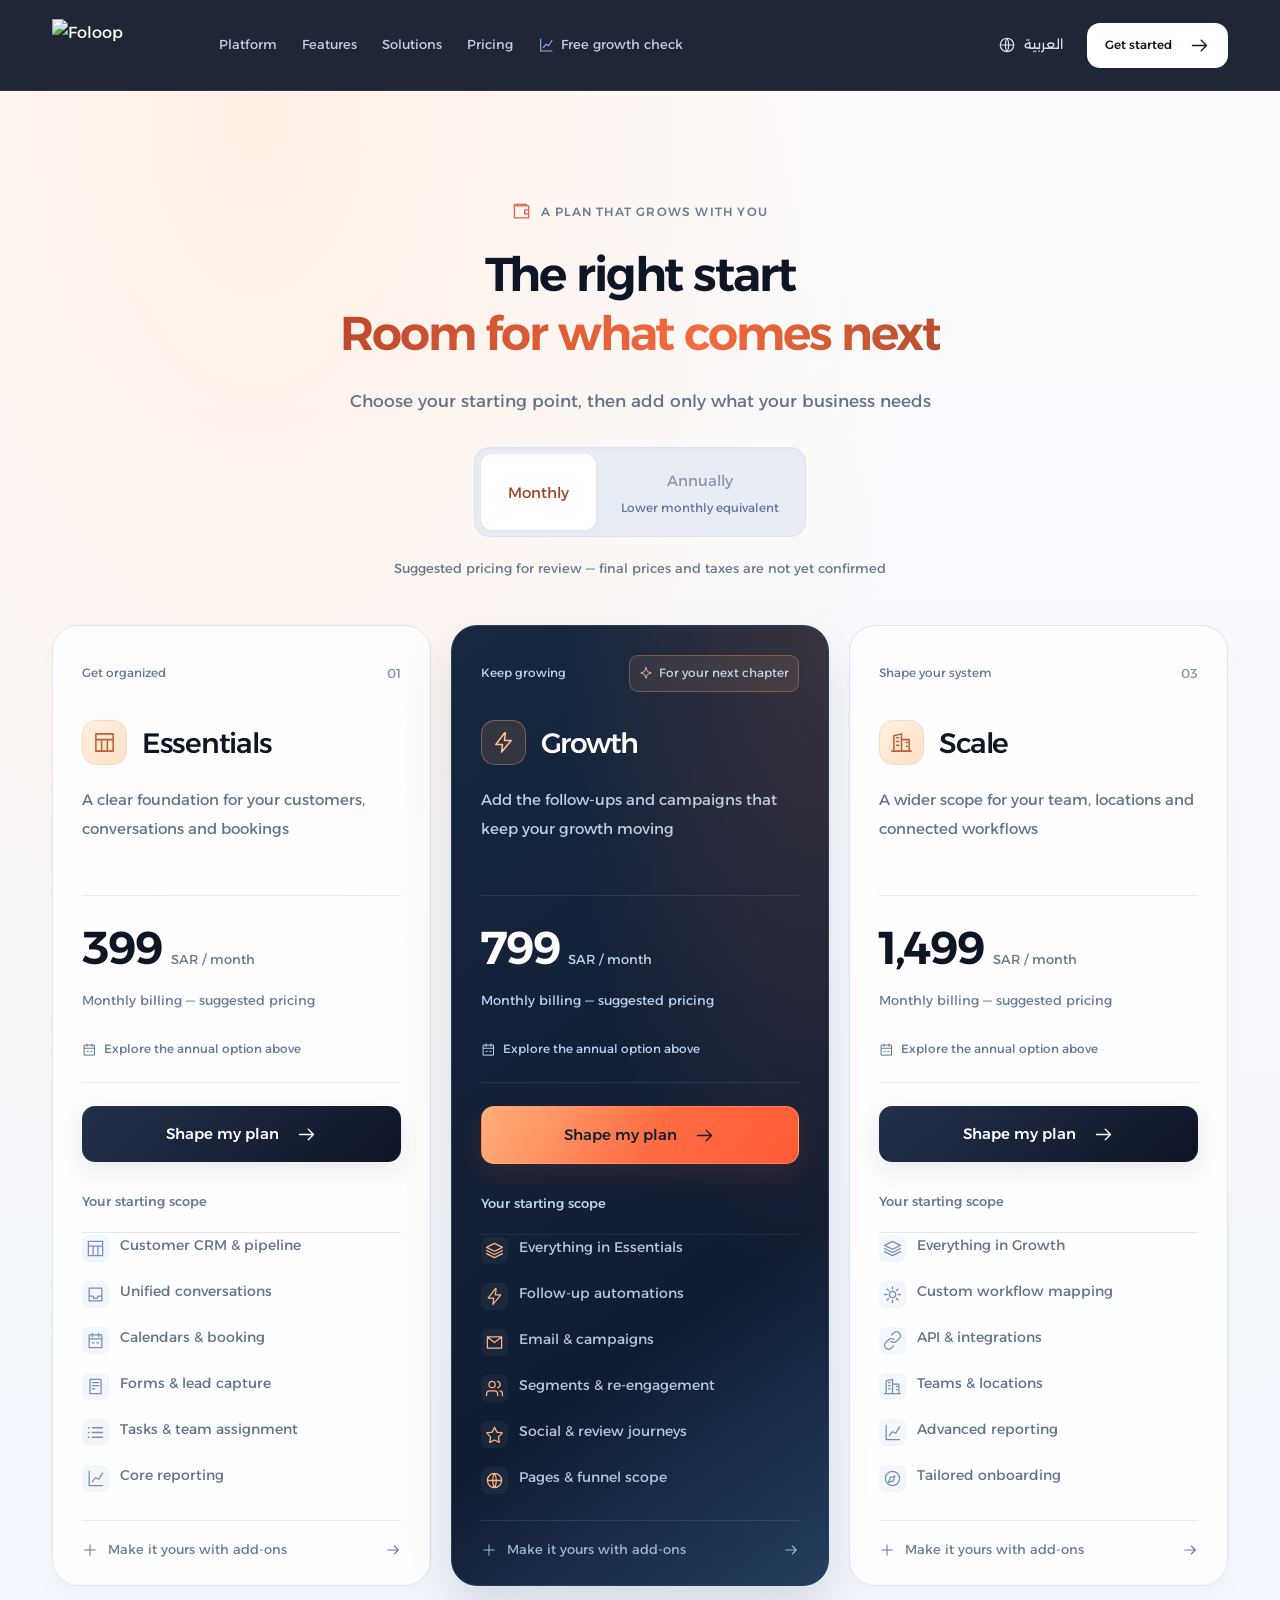
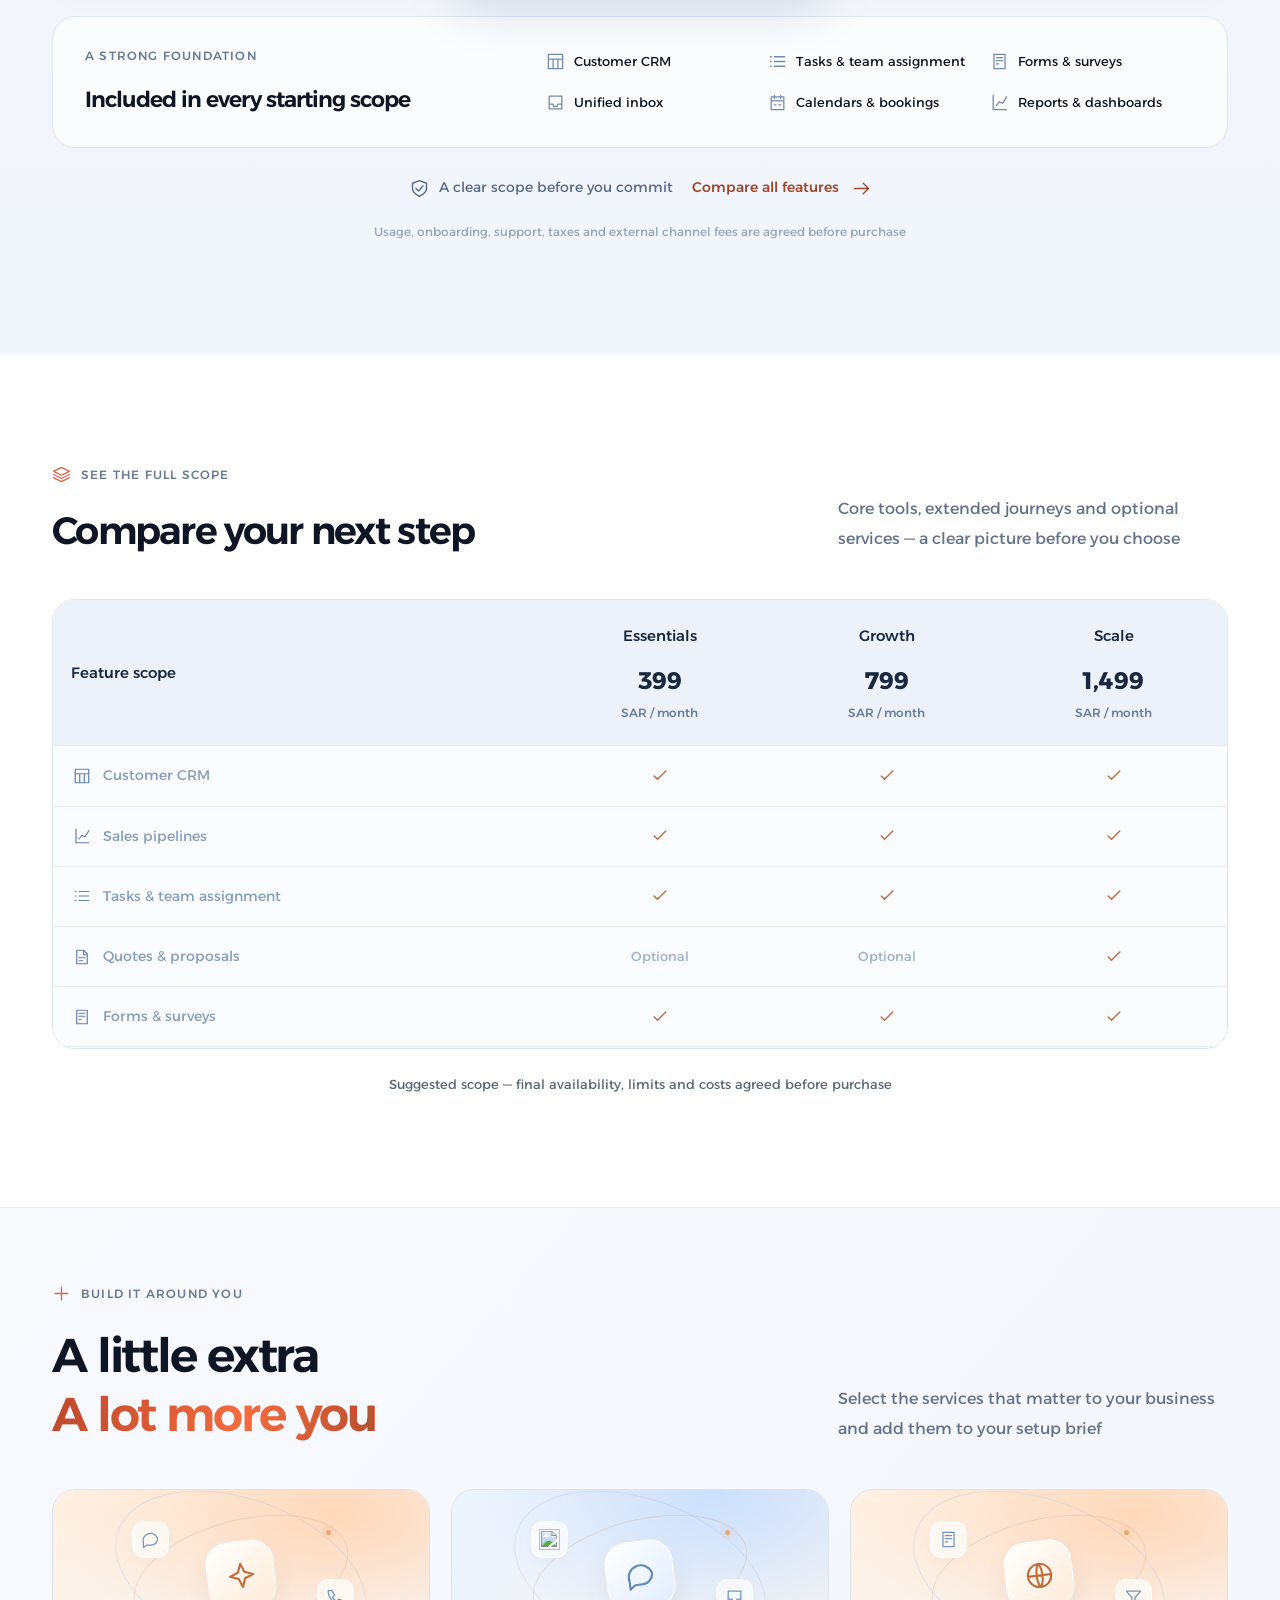
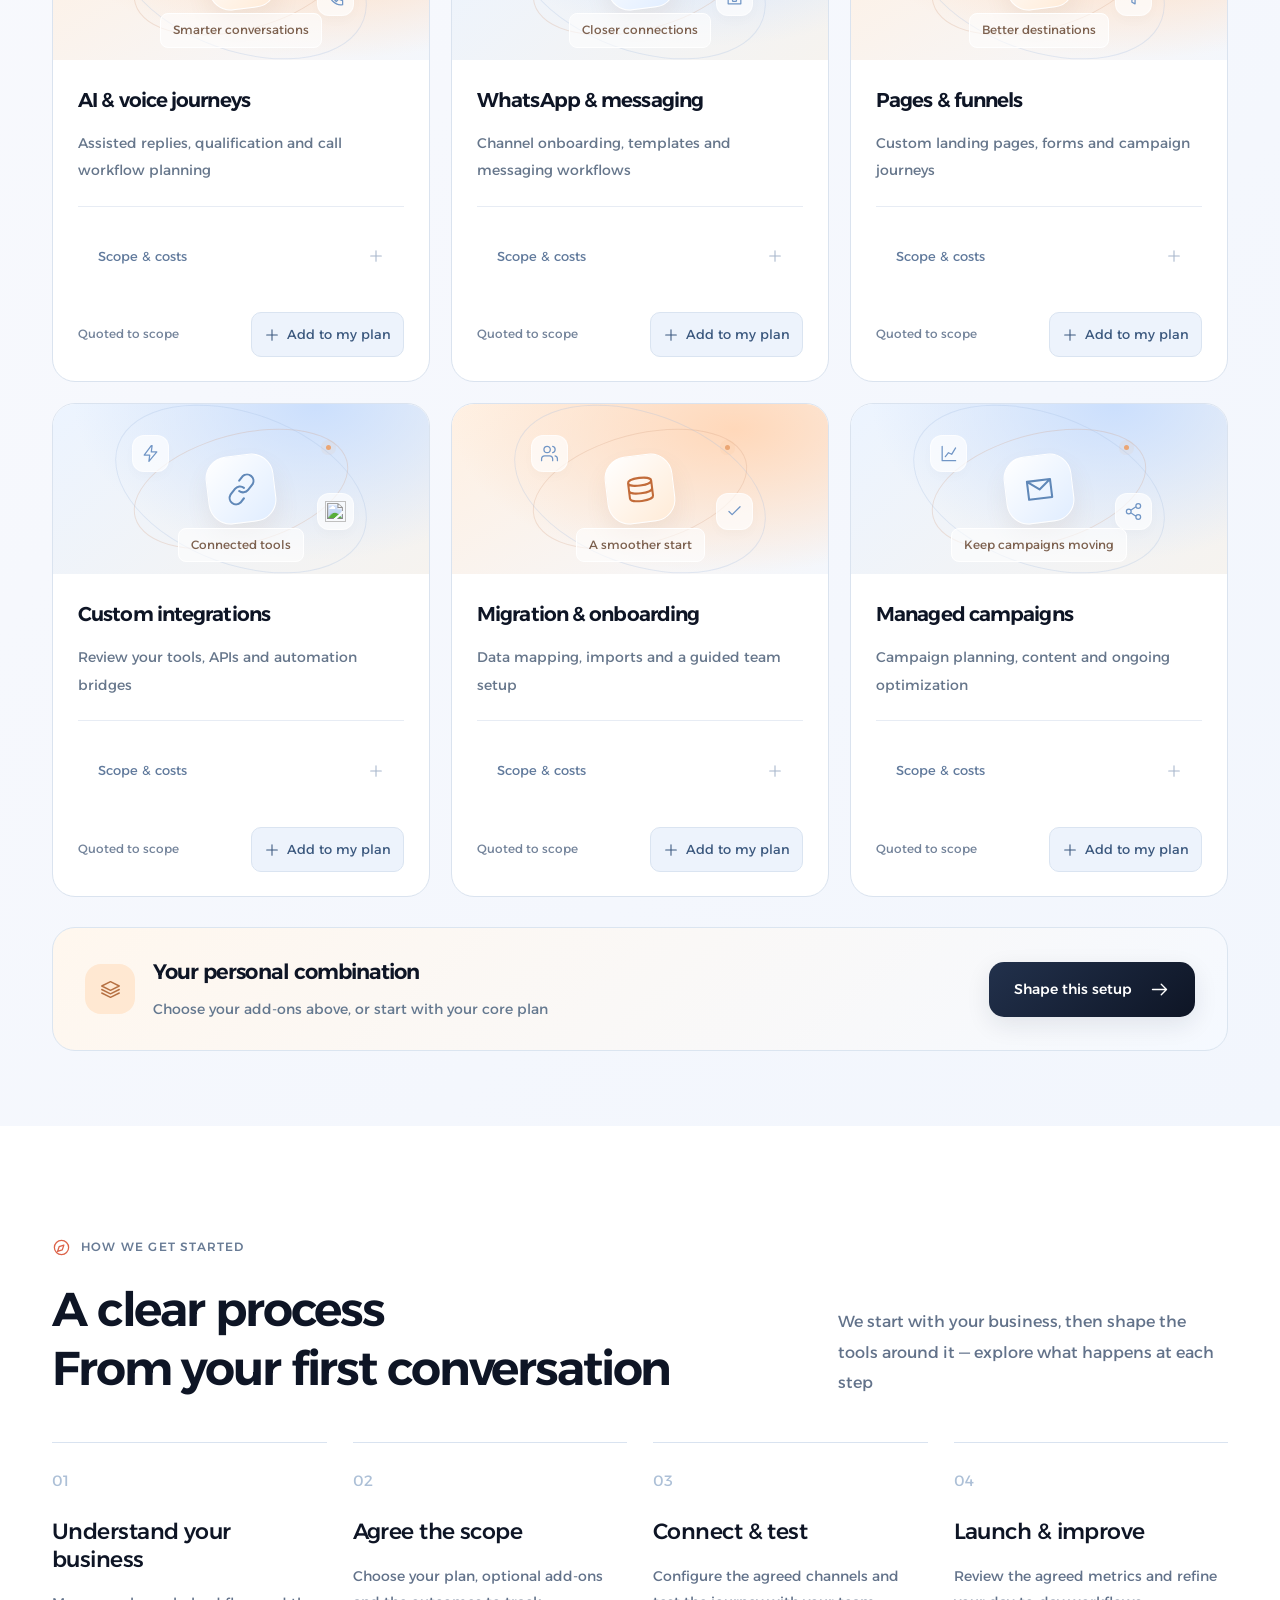
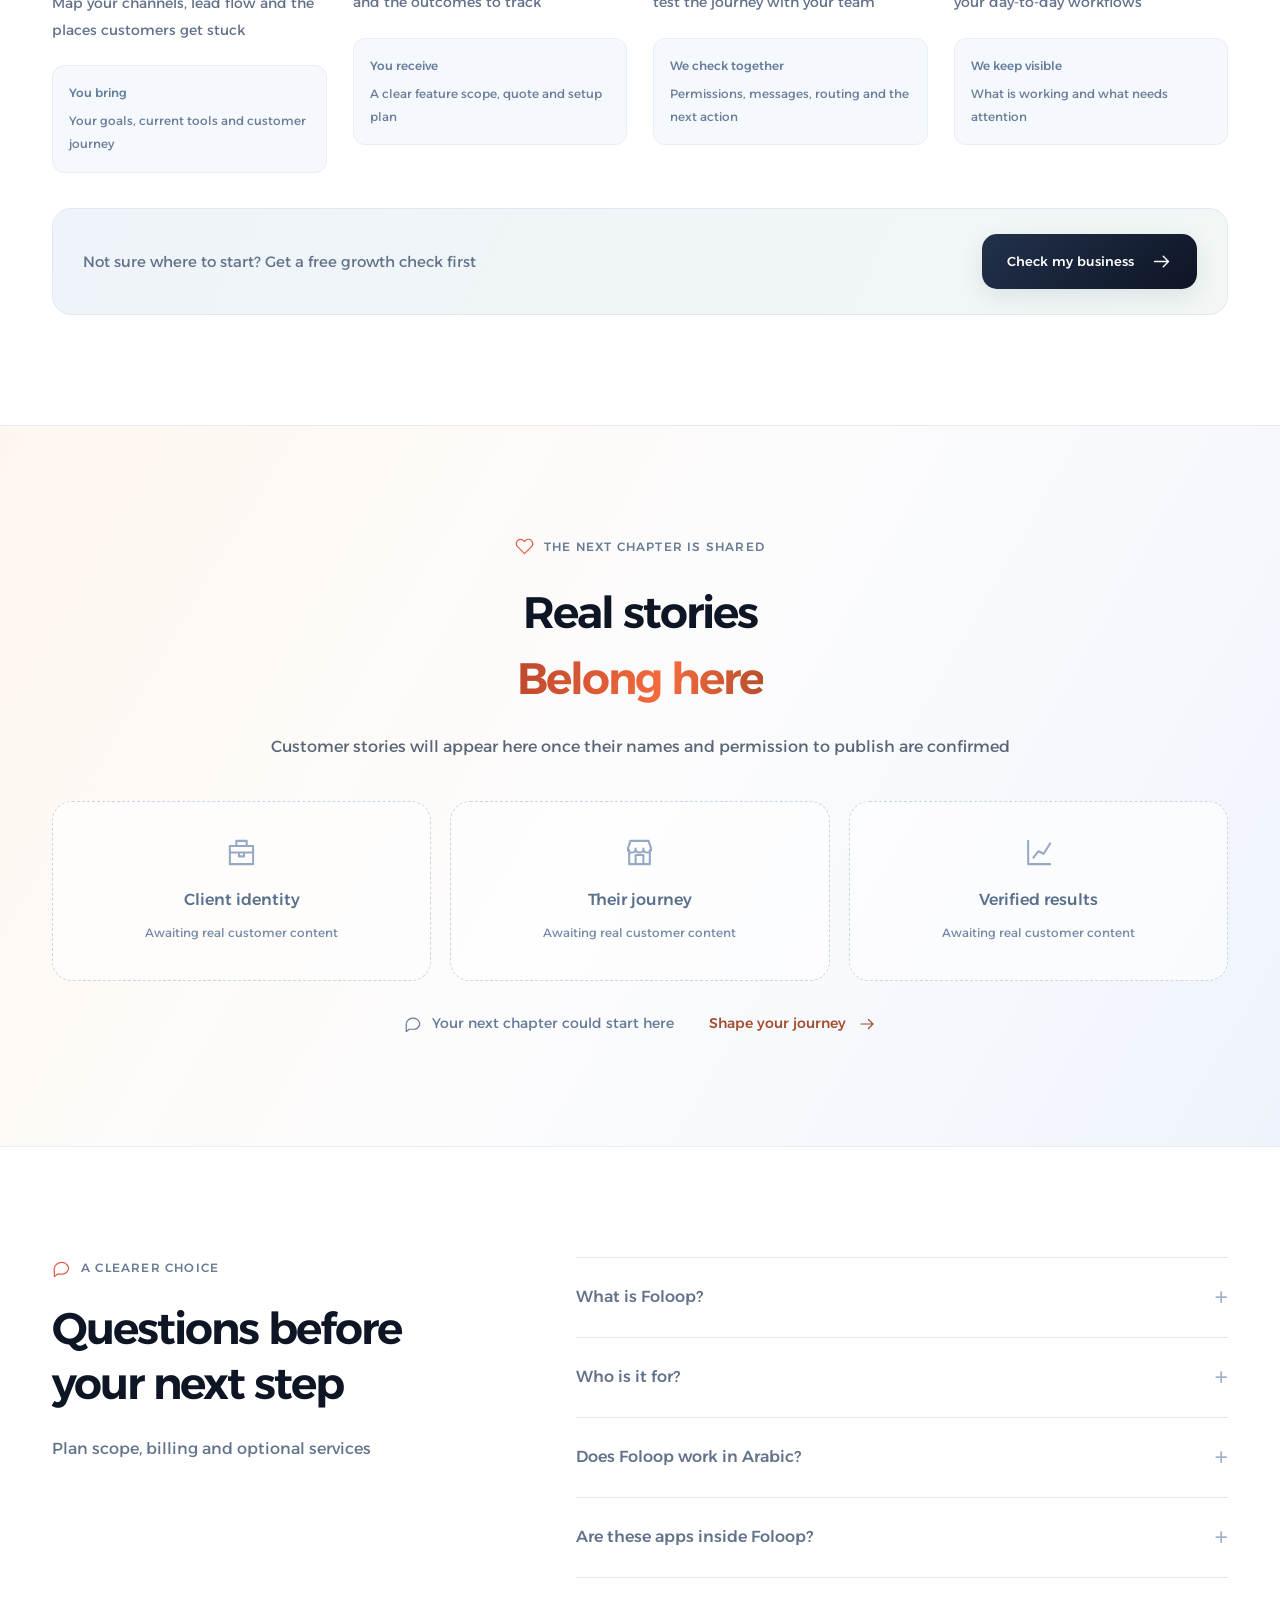
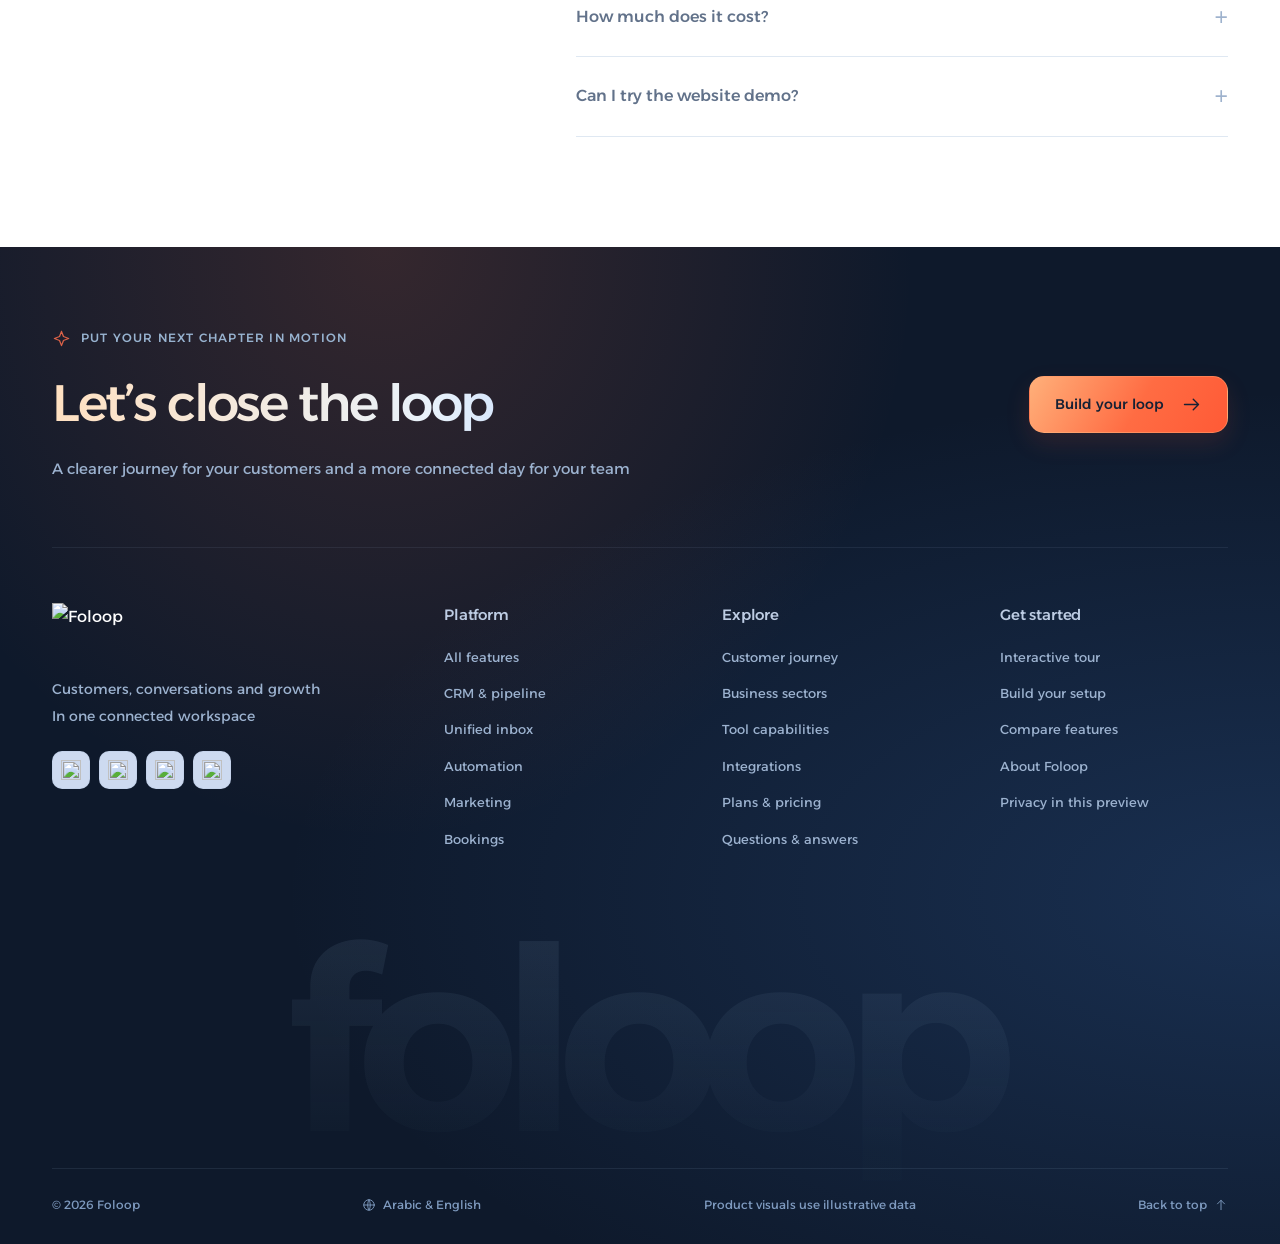
==== docs/pricing.html @ ebb3cfe5 "Add Foloop design, pricing and interactive experiences" ====
<!doctype html>
<html lang="en" dir="ltr">
<head>
<meta charset="utf-8"><meta name="viewport" content="width=device-width,initial-scale=1">
<meta name="theme-color" content="#0E1525">
<title>Foloop — Plans & pricing</title>
<meta name="description" content="Compare Foloop monthly and annual plans, core features and optional add-ons, then shape a setup around your business">
<link rel="icon" href="assets/favicon.svg" type="image/svg+xml">
<link rel="preconnect" href="https://fonts.googleapis.com"><link rel="preconnect" href="https://fonts.gstatic.com" crossorigin>
<link href="https://fonts.googleapis.com/css2?family=Alexandria:wght@300;400;500;600;700;800&family=Noto+Sans+Arabic:wght@400;500;600;700&display=swap" rel="stylesheet">
<link rel="stylesheet" href="styles.css"><link rel="stylesheet" href="refinements.css"><script src="experience.js" defer></script><script src="refinements.js" defer></script><script src="app.js" defer></script>
</head>
<body>
<a href="#main" class="skip-link">Skip to content / انتقل للمحتوى</a>
<div id="app"></div>
<dialog id="detail-dialog" aria-labelledby="dialog-title"><button class="dialog-close" aria-label="Close / إغلاق">×</button><div id="dialog-content"></div></dialog>
<div id="toast" role="status" aria-live="polite"></div>
</body></html>
---- docs/styles.css ----
:root{--ink:#0e1525;--ink2:#18243b;--coral:#ff5a36;--paper:#f6f8fc;--slate:#5a6577;--mist:#e1e7f0;--muted:#b6c3d7;--line:rgba(255,255,255,.13);--radius:24px;--teal:#89b6ff;--blue:#80a9ff}
*{box-sizing:border-box}html{scroll-behavior:smooth;scroll-padding-top:100px}body{margin:0;background:var(--paper);color:var(--ink);font:400 16px/1.8 Alexandria,Arial,sans-serif}button,input,select{font:inherit}button{cursor:pointer;border:0}a{color:inherit;text-decoration:none}button,a,input,select{-webkit-tap-highlight-color:transparent}img{display:block;max-width:100%;object-fit:contain}h1,h2,h3,h4,p{margin:0}h1,h2,h3,h4{font-weight:600;letter-spacing:-.045em;line-height:1.25}p{color:var(--slate)}svg{display:block}button svg,a svg{flex-shrink:0}::selection{background:#ffad88;color:var(--ink)}button:focus-visible,a:focus-visible,input:focus-visible,select:focus-visible,summary:focus-visible{outline:3px solid #fa805f;outline-offset:5px}.container{max-width:1400px;margin:0 auto;padding:0 52px;min-width:0}.section{padding:110px 0}.section-head{display:flex;justify-content:space-between;align-items:flex-end;gap:60px;margin-bottom:44px}.section-head>p{max-width:390px;line-height:1.9}.eyebrow{display:flex;align-items:center;gap:10px;font-size:12px;letter-spacing:.1em;text-transform:uppercase;font-weight:500;color:#64748b;margin-bottom:22px}.eyebrow .icon{width:19px;height:19px;color:#dc6248}.dot,.orbit-dot,.window-dot{display:none}.section-heading{font-size:clamp(34px,3.7vw,52px);max-width:840px}.section-intro{margin-top:23px;max-width:600px;font-size:17px;line-height:1.9}.icon{width:21px;height:21px}.btn{display:inline-flex;align-items:center;justify-content:center;gap:17px;padding:17px 25px;min-height:54px;border-radius:15px;font-size:14px;font-weight:500;line-height:1.5;transition:transform .2s,box-shadow .2s,background .2s}.btn:hover{transform:translateY(-3px)}.btn-coral{background:linear-gradient(135deg,#ff9360,#ff5a36 75%);color:#0e1525;box-shadow:0 8px 30px #fa674a27,inset 0 1px #ffffff5c}.btn-coral:hover{box-shadow:0 12px 40px #fa674a45}.btn-dark{background:linear-gradient(140deg,#22314c,#0e1525);color:white;box-shadow:0 8px 25px #15203918}.btn-white{background:#fff;color:var(--ink)}.btn-outline{background:transparent;border:1px solid #cbd5e3;color:var(--ink)}.btn-glass{background:#ffffff08;border:1px solid #ffffff28;color:#e8effb;box-shadow:inset 0 1px #ffffff0c}.text-link{display:inline-flex;align-items:center;gap:12px;padding:0;background:none;color:inherit;font-size:14px;font-weight:500}.text-link:hover{color:#dc6248}.gradient-text{background:linear-gradient(95deg,#ffb178,#ff713f 35%,#ff5a36 70%,#ff9761);-webkit-background-clip:text;background-clip:text;color:transparent}.gradient-ink{background:linear-gradient(100deg,#0e1525,#273d60 55%,#456fba);-webkit-background-clip:text;background-clip:text;color:transparent}.skip-link{position:fixed;top:-100px;left:20px;z-index:100;background:white;padding:15px}.skip-link:focus{top:20px}.reveal{opacity:0;transform:translateY(22px);transition:opacity .65s var(--reveal-delay,0ms),transform .65s var(--reveal-delay,0ms)}.reveal.is-visible{opacity:1;transform:translateY(0)}
/* Header and navigation */
.header{background:#0e1525e8;backdrop-filter:blur(20px);color:white;border-bottom:1px solid #ffffff0e;position:sticky;top:0;z-index:40}.nav{display:flex;align-items:center;gap:34px;min-height:90px}.brand{width:133px;flex-shrink:0}.brand img{width:100%;height:auto}.nav-links{display:flex;align-items:center;gap:25px;flex:1}.nav-links a{font-size:13px;color:#c3cee0;white-space:nowrap;transition:color .2s}.nav-links a:hover{color:white}.nav-growth{display:flex;align-items:center;gap:7px}.nav-growth .icon{width:16px;height:16px;color:var(--teal)}.nav-actions{display:flex;gap:16px;align-items:center}.language{background:none;color:#d7e1f0;display:flex;align-items:center;gap:8px;font-size:13px;padding:8px}.language .icon{width:18px;height:18px}.nav-actions .btn{min-height:44px;padding:12px 18px;font-size:12px;border-radius:13px}.menu-btn{display:none;background:none;color:white;padding:9px}
/* Immersive hero */
.top-area{background:var(--ink);color:white;overflow:hidden}.premium-hero{position:relative;padding:66px 0 45px;isolation:isolate;--pointer-x:75%;--pointer-y:40%}.premium-hero:before{content:"";position:absolute;inset:0;z-index:-1;background:radial-gradient(600px circle at var(--pointer-x) var(--pointer-y),#e3765520,transparent 70%);transition:background .1s}.hero-aurora{position:absolute;inset:0;overflow:hidden;pointer-events:none;z-index:-2}.hero-aurora i{position:absolute;filter:blur(70px);opacity:.32;border-radius:50%;animation:aurora-drift 15s ease-in-out infinite alternate}.hero-aurora i:nth-child(1){width:600px;height:600px;background:#be5935;top:-420px;right:-180px}.hero-aurora i:nth-child(2){width:480px;height:380px;background:#315b94;right:5%;top:120px;animation-delay:-6s;opacity:.28}.hero-aurora i:nth-child(3){width:380px;height:300px;background:#415e92;left:-150px;bottom:-180px;opacity:.22;animation-delay:-10s}.hero-grid-lines{position:absolute;inset:0;z-index:-1;background-image:linear-gradient(#b6c3d706 1px,transparent 1px),linear-gradient(90deg,#b6c3d706 1px,transparent 1px);background-size:70px 70px;mask-image:linear-gradient(90deg,transparent,#0009,transparent)}.hero-grid{display:grid;grid-template-columns:.95fr 1.08fr;gap:55px;align-items:center}.hero-grid>*{min-width:0}.hero-copy{padding-bottom:28px}.hero-kicker{display:inline-flex;align-items:center;gap:9px;color:#d1d9e8;background:#ffffff05;border:1px solid #ffffff12;border-radius:30px;padding:8px 13px;font-size:12px;margin-bottom:25px}.hero-kicker svg{width:16px;height:16px;color:#ffc19e}.hero h1{font-weight:500;font-size:clamp(45px,4.7vw,69px);line-height:1.16;letter-spacing:-.055em}.hero h1 span{display:block}.hero-description{font-size:17px;line-height:1.9;max-width:530px;color:#b5c0d2;margin-top:26px}.hero-cta{display:flex;gap:14px;flex-wrap:wrap;margin-top:31px}.hero-proof{display:flex;flex-wrap:wrap;gap:18px;margin-top:22px;color:#98a9c2;font-size:12px}.hero-proof span{display:flex;align-items:center;gap:7px}.hero-proof svg{width:16px;height:16px}.premium-stage{height:590px;position:relative;display:flex;align-items:center;justify-content:center;direction:ltr;isolation:isolate}.stage-halo{position:absolute;width:450px;height:450px;border-radius:50%;background:radial-gradient(circle,#fa8e5830,transparent 70%);z-index:-2;filter:blur(25px)}.connection-lines{position:absolute;inset:-5px -55px;width:calc(100% + 110px);height:100%;color:#a3badb20;z-index:-1;stroke-width:1}.energy-path{stroke-dasharray:8 28;animation:energy-flow 8s linear infinite;opacity:.55}.hero-console{background:linear-gradient(160deg,#25324deb,#101b2ef5 65%);border:1px solid #b6c3d730;border-radius:23px;padding:23px;width:100%;box-shadow:0 30px 90px #0005,inset 0 1px #ffffff12;position:relative;z-index:4;backdrop-filter:blur(22px);direction:inherit}.console-toolbar{display:flex;justify-content:space-between;align-items:center;margin-bottom:21px}.console-toolbar img{width:92px;height:auto}.demo-pill{border:1px solid #7893bd2b;background:#8da4bf10;padding:5px 9px;border-radius:7px;color:#aebbd1;font-size:10px}.console-tabs{display:grid;grid-template-columns:repeat(3,1fr);gap:4px;background:#0710215c;border:1px solid #b6c3d713;border-radius:12px;padding:5px}.console-tabs button{background:none;color:#879bbb;display:flex;justify-content:center;align-items:center;gap:7px;border-radius:8px;padding:10px 7px;font-size:12px;transition:.25s}.console-tabs button.active{background:linear-gradient(120deg,#fff0eb17,#ffffff08);color:#f4d9ca;box-shadow:inset 0 0 0 1px #ffffff13}.console-tabs svg{width:17px;height:17px}.console-screen{padding-top:24px;min-height:299px}.console-heading{display:flex;justify-content:space-between;align-items:center;gap:10px}.console-heading>svg{color:#c39880;width:24px;height:24px}.console-heading span{font-size:10px;letter-spacing:.04em;color:#7f96b8;display:block;margin-bottom:7px}.console-heading h3{font-size:18px;font-weight:500;letter-spacing:-.025em;color:#eaf0f9}.console-metrics{display:grid;grid-template-columns:repeat(3,1fr);gap:10px;margin-top:23px}.console-metrics>div{border:1px solid #728aaa21;background:linear-gradient(155deg,#ffffff08,#ffffff02);border-radius:11px;padding:13px}.console-metrics span{font-size:10px;color:#8fa2bf;display:block}.console-metrics strong{font-size:29px;color:#f1f3fb;display:block;font-weight:400;line-height:1.65;letter-spacing:-.04em}.console-journey{display:grid;grid-template-columns:repeat(4,1fr);gap:6px;position:relative;margin:21px 0}.console-journey:before{content:"";position:absolute;left:12%;right:12%;top:18px;height:1px;background:#65799745}.console-journey button{background:none;padding:0;display:flex;flex-direction:column;align-items:center;gap:9px;color:#7890b3;font-size:9px;position:relative}.stage-block{width:37px;height:37px;display:grid;place-items:center;border:1px solid #607c9f42;border-radius:11px;background:#1a2940;transition:.25s}.stage-block svg{width:17px;height:17px}.console-journey button.active{color:#f7c7b3}.console-journey button.active .stage-block{background:linear-gradient(135deg,#ff987b25,#ff7e4d0f);border-color:#dd876355;box-shadow:0 0 20px #ff734d17}.console-lead{display:flex;align-items:center;gap:12px;border:1px solid #637c9f26;background:#617ba00a;border-radius:12px;padding:11px 12px}.lead-avatar{width:32px;height:32px;display:grid;place-items:center;background:#cb967226;border-radius:9px;font-size:14px;color:#d8a98b;flex-shrink:0}.console-lead strong{font-size:12px;color:#cfd9e9;font-weight:500;display:block}.console-lead div>span{font-size:9px;color:#7189aa;display:block;margin-top:3px}.lead-status{margin-left:auto;font-size:9px;border:1px solid #7a9acf40;color:#a8c7fa;background:#719fe814;padding:5px 7px;border-radius:5px;white-space:nowrap}.console-bottom{display:flex;align-items:center;justify-content:space-between;border-top:1px solid #8e9fba1c;margin-top:22px;padding-top:17px;gap:8px}.console-bottom>span{display:flex;gap:6px;align-items:center;font-size:10px;color:#7189aa}.console-bottom>span svg{width:14px;height:14px}.console-bottom button{background:#fda982;color:#172134;display:flex;gap:5px;align-items:center;font-size:10px;padding:7px 10px;border-radius:7px;white-space:nowrap}.console-bottom button svg{width:12px;height:12px}.orbit-chip{position:absolute;display:flex;align-items:center;gap:9px;padding:11px 16px;border:1px solid #ffffff28;background:linear-gradient(135deg,#435069c9,#19243be8);backdrop-filter:blur(12px);border-radius:14px;font-size:12px;color:#cfdaeb;box-shadow:0 12px 30px #0002;animation:gentle-float 6s ease-in-out infinite;z-index:6}.orbit-chip img,.orbit-chip svg{width:24px;height:24px}.chip-whatsapp{top:12px;left:30px;transform:rotate(-5deg)}.chip-mail{top:20px;right:9px;animation-delay:-2s}.chip-mail svg{color:#ffd1a0}.chip-ai{bottom:17px;right:-10px;animation-delay:-4s}.chip-ai svg{color:var(--teal)}.hero-live-card{position:absolute;bottom:27px;left:-22px;display:flex;align-items:center;gap:12px;z-index:7;padding:14px 19px;border:1px solid #ced8e726;background:linear-gradient(135deg,#f5f7ffef,#edf6f7f2);border-radius:16px;box-shadow:0 12px 30px #0003;animation:gentle-float 7s ease-in-out infinite -3s;color:var(--ink)}.live-icon{width:35px;height:35px;border-radius:10px;background:#e0eaff;display:grid;place-items:center;color:#6387c2}.live-icon svg{width:19px;height:19px}.hero-live-card strong{font-size:12px;display:block;font-weight:500}.hero-live-card div>span{font-size:10px;color:#8091a7;display:block;margin-top:3px}.hero-bottom{display:grid;grid-template-columns:repeat(3,1fr);gap:40px;border-top:1px solid #ffffff13;padding-top:26px;margin-top:20px}.hero-bottom-item{display:flex;gap:15px;align-items:center;font-size:14px}.hero-bottom-item b{font-weight:500;color:#dce6f6}.hero-bottom-item small{display:block;font-size:12px;color:#7f93b1;margin-top:5px}.hero-value-icon{width:43px;height:43px;background:#b3c5df08;border:1px solid #8ba2c11a;border-radius:12px;display:grid;place-items:center;color:#a2bad9;flex-shrink:0}.hero-value-icon svg{width:21px;height:21px}.console-message{display:flex;align-items:flex-start;gap:12px;padding:13px 15px;background:#ffffff06;border:1px solid #7c93b624;border-radius:13px;margin-top:15px;max-width:90%}.console-message p{font-size:13px;color:#b6c6de;line-height:1.75}.console-message img,.console-message svg{width:19px;height:19px;margin-top:3px}.console-message.reply{margin-left:auto;background:#ae755516;border-color:#ce906333}.console-message.reply svg{color:#f1bb91}.console-assignment{display:flex;gap:8px;align-items:center;font-size:11px;color:#7992b6;margin-top:20px}.console-assignment svg{width:16px;height:16px}.console-workflow{display:grid;gap:9px;margin-top:15px;position:relative}.console-workflow button{display:flex;align-items:center;gap:12px;background:#6487ae09;border:1px solid #6684a52d;border-radius:10px;padding:10px 13px;color:#89a1c5;text-align:left;transition:.2s}.console-workflow button div{flex:1}.console-workflow strong{display:block;font-size:12px;font-weight:500}.console-workflow span{display:block;font-size:10px;color:#667f9f;margin-top:2px}.console-workflow button>svg{width:19px;height:19px}.console-workflow button>svg:last-child{width:15px;height:15px}.console-workflow button.active{border-color:#ff94654f;background:#ed9b6b0c;color:#eac8b0}.screen-enter{animation:screen-enter .4s ease-out}
/* Animated channel strip */
.channel-rail{background:#fff;padding:28px 0 33px;overflow:hidden;border-bottom:1px solid #e5eaf2}.rail-heading{display:flex;align-items:center;justify-content:space-between;gap:30px;margin-bottom:23px}.rail-heading p{font-size:13px;line-height:1.8;color:#8290a6}.rail-heading strong{font-weight:500;color:#57677e}.rail-pause{padding:9px;border:1px solid #dde5ef;background:#f8fafc;border-radius:10px;color:#7d8aa0}.rail-pause svg{width:16px;height:16px}.marquee{display:flex;width:max-content;gap:50px;animation:marquee-scroll 40s linear infinite;direction:ltr}.marquee-group{display:flex;gap:50px;align-items:center;padding-right:0;flex-shrink:0}.rail-brand{display:flex;gap:12px;align-items:center;font-size:17px;font-weight:500;color:#556278;white-space:nowrap}.rail-brand img{width:29px;height:29px;transition:transform .3s}.rail-brand:hover img{transform:rotate(-8deg) scale(1.16)}.channel-rail:hover .marquee,.channel-rail.paused .marquee{animation-play-state:paused}.marquee .rail-brand{animation:logo-breathe 5s ease-in-out infinite}.marquee .rail-brand:nth-child(3n){animation-delay:-2s}img[src*='/snapchat.svg']{background:#fffc00;padding:3px;border-radius:7px}
/* Why Foloop */
.value-section{background:linear-gradient(180deg,#f6f8fc,#f9fafc);position:relative}.consolidation{display:grid;grid-template-columns:1fr 85px 1fr;gap:32px;align-items:center;padding:38px;border:1px solid #dce4ef;border-radius:28px;background:linear-gradient(130deg,#fff,#f0f4fa 55%,#eef4fc);box-shadow:0 20px 60px #17213405}.stack-label{font-size:13px;color:#8996aa;font-weight:500;margin-bottom:20px}.stack-options{display:grid;gap:10px}.stack-options button{padding:13px 16px;display:flex;align-items:center;gap:12px;background:#ffffffa8;border:1px solid #dfe6ef;border-radius:12px;color:#8493ab;text-align:left;font-size:14px;transition:.2s}.stack-options button.active{color:#324963;border-color:#b9c8dc;box-shadow:0 5px 15px #26354a04}.stack-options button>svg{width:21px;height:21px;color:#8098b5}.stack-check{margin-left:auto;opacity:0;color:#59857c}.stack-check svg{width:16px;height:16px}.stack-options button.active .stack-check{opacity:1}.scattered-tools>p{font-size:13px;margin-top:21px;color:#8594aa}.stack-equals{text-align:center;font-size:34px;color:#9caabe}.stack-equals span{display:grid;place-items:center;width:68px;height:68px;border:1px solid #dce4ef;border-radius:50%;background:#ffffff6b}.connected-tools{padding:28px 32px;background:linear-gradient(135deg,#23344a,#142133 65%);color:#fff;border:1px solid #3c4e67;border-radius:22px;box-shadow:0 16px 40px #17213420;position:relative;overflow:hidden}.connected-tools:after{content:"";position:absolute;right:-70px;top:-90px;width:230px;height:230px;background:#8dded029;filter:blur(45px);border-radius:50%;pointer-events:none}.connected-tools .stack-label{color:#91a5c2}.connected-logo img{width:130px;height:auto}.connected-count{display:flex;align-items:center;gap:17px;margin:24px 0;padding-bottom:22px;border-bottom:1px solid #ffffff13}.connected-count strong{font-size:45px;font-weight:400;color:#f7c7aa}.connected-count span{font-size:14px;color:#9db1ce;max-width:200px}.connected-mini{display:flex;gap:10px;font-size:13px;color:#b3c3da;margin-top:13px}.connected-mini svg{width:19px;height:19px;color:#7fa79f}.value-benefits{display:grid;grid-template-columns:repeat(3,1fr);gap:36px;margin-top:38px}.value-benefits>div{display:grid;grid-template-columns:25px 1fr;gap:10px}.value-benefits svg{color:#688b95}.value-benefits h3{font-size:17px;font-weight:500;letter-spacing:-.02em}.value-benefits p{grid-column:2;font-size:14px}.scope-note{font-size:12px;color:#8b99ad;max-width:930px;margin-top:30px;line-height:1.85}
/* Product showroom */
.platform-section{background:#fff}.platform-tabs{display:flex;gap:4px;border:1px solid #e0e6ef;border-radius:17px;background:#f5f7fb;padding:6px;overflow-x:auto;margin-bottom:22px}.platform-tab{display:flex;align-items:center;justify-content:center;gap:10px;flex:1;white-space:nowrap;padding:15px 16px;color:#7c8ba2;background:none;font-size:14px;border-radius:12px;transition:.2s}.platform-tab[aria-selected=true]{background:white;color:var(--ink);box-shadow:0 4px 14px #17213408,inset 0 0 0 1px #e5eaf2}.platform-tab[aria-selected=true] svg{color:#d77b58}.platform-tab svg{width:20px;height:20px}.showroom{display:grid;grid-template-columns:.86fr 1.14fr;gap:55px;align-items:center;border:1px solid #e2e8f1;border-radius:24px;padding:45px;background:linear-gradient(130deg,#fbfcfe,#f0f4fa);min-height:500px}.showroom>*{min-width:0}.showroom-copy h3{font-size:34px;max-width:420px}.showroom-copy p{margin-top:22px;font-size:16px;line-height:1.9}.checklist{padding:0;list-style:none;margin:24px 0 28px;display:grid;gap:14px}.checklist li{display:flex;align-items:flex-start;gap:11px;font-size:14px;color:#63748c}.checklist svg{width:19px;height:19px;color:#6c9387;margin-top:3px;flex-shrink:0}.product-ui{background:#ffffffbd;border:1px solid #dbe3ef;border-radius:17px;padding:25px;min-height:340px;direction:ltr;box-shadow:0 18px 50px #17213409}.product-ui-header{display:flex;align-items:center;justify-content:space-between;gap:15px;font-size:17px;font-weight:500;padding-bottom:25px}.ui-pill{padding:4px 8px;border:1px solid #dce5ef;border-radius:5px;color:#8e9aad;background:#f6f8fc;font-size:10px;font-weight:400;letter-spacing:.03em}.pipeline-columns{display:grid;grid-template-columns:repeat(3,1fr);gap:11px}.pipeline-column>div:first-child{font-size:11px;color:#8797ad;display:flex;justify-content:space-between;padding-bottom:12px;gap:5px}.pipeline-column>div:first-child span{background:#eef1f7;padding:1px 5px;border-radius:4px;font-size:10px}.lead-card{background:#fff;border:1px solid #e0e6ef;border-radius:10px;padding:13px 10px;margin-bottom:10px;box-shadow:0 4px 12px #1c2b4204}.lead-card b{display:block;font-weight:500;font-size:13px}.lead-card p{font-size:11px;margin-top:6px;color:#97a2b4;line-height:1.7}.lead-card-bottom{margin-top:20px;display:flex;align-items:center;justify-content:space-between;gap:5px}.lead-card-bottom img{width:18px;height:18px}.lead-card-bottom span{font-size:9px;padding:3px 5px;border-radius:4px;background:#f3f5fa;color:#8c9cb2}.lead-card.featured{border-color:#f0c4b5}.lead-card.featured .lead-card-bottom span{background:#fff2eb;color:#b78b71}.lead-card.completed{border-color:#c3d6f5}.lead-card.completed .lead-card-bottom span{background:#eef4fd;color:#7b97c3}.platform-footnotes{display:grid;grid-template-columns:repeat(3,1fr);gap:35px;margin-top:30px}.platform-footnotes h4{display:flex;align-items:center;gap:10px;font-size:16px;letter-spacing:-.015em;font-weight:500;margin-bottom:10px}.platform-footnotes svg{width:20px;height:20px;color:#8095b1}.platform-footnotes p{font-size:14px;line-height:1.85}.inbox-ui{display:grid;grid-template-columns:110px 1fr;gap:15px}.inbox-contact{font-size:12px;padding:12px 10px;border-bottom:1px solid #e7ecf3}.inbox-contact small{display:block;font-size:10px;color:#92a1b5;margin-top:3px}.inbox-contact.active{background:#f0f3f9;border-radius:9px}.chat-ui{padding:4px}.chat-time{font-size:9px;text-align:center;color:#9facbe;margin-bottom:13px}.chat-message{padding:12px;border:1px solid #e2e8ef;background:white;border-radius:9px 9px 9px 0;margin-bottom:12px;font-size:13px;color:#6d7c92;max-width:88%;line-height:1.85}.chat-message.out{margin-left:auto;background:#ebf0f7;border:0;border-radius:9px 9px 0 9px}.chat-booked{text-align:center;font-size:12px;padding:11px;border:1px solid #cbdcf7;background:#f0f5ff;border-radius:7px;color:#718ec1}.workflow{display:flex;flex-direction:column;gap:18px;position:relative;padding:0 16px}.workflow:before{content:"";position:absolute;left:50%;width:1px;background:#d6dfe9;top:0;bottom:0}.workflow-node{display:flex;align-items:center;gap:15px;background:white;border:1px solid #e0e7f0;border-radius:10px;padding:12px 17px;z-index:1}.workflow-node img,.workflow-node svg{width:22px;height:22px;color:#8a9eb8}.workflow-node strong{display:block;font-size:13px;font-weight:500}.workflow-node small{display:block;font-size:11px;color:#a0adbd;margin-top:2px}.workflow-node.active{border-color:#e8bdab;background:#fffaf7}.mail-window{background:white;border:1px solid #e2e8f0;border-radius:12px;padding:22px;max-width:350px;margin:auto}.mail-meta{font-size:10px;color:#a0acbd;padding-bottom:15px;border-bottom:1px solid #e8edf5;margin-bottom:19px}.mail-banner{background:linear-gradient(125deg,#23334c,#152337);border-radius:8px;padding:19px;display:flex;align-items:center;justify-content:space-between;margin-bottom:20px;color:white}.mail-banner img{width:88px;height:auto}.mail-banner span{font-size:11px;color:#a8bad2}.mail-window h4{font-size:22px;margin-bottom:15px}.mail-window p{font-size:13px;line-height:1.85}.mail-cta{display:inline-block;margin-top:18px;padding:9px 14px;border-radius:6px;background:#ffd2bd;font-size:12px;color:#87563b}.calendar-ui{display:grid;grid-template-columns:1fr 105px;gap:18px}.calendar-grid{display:grid;grid-template-columns:repeat(7,1fr);gap:3px;text-align:center;font-size:12px}.calendar-grid span{padding:6px 3px;border-radius:5px}.calendar-grid .weekday{color:#a3afc1;font-size:10px}.calendar-grid .today{background:#ffd5c1}.calendar-grid .muted{opacity:.3}.time-slots{display:grid;gap:8px}.time-slots span{font-size:11px;border:1px solid #e0e7ef;border-radius:6px;padding:7px;text-align:center;background:#fff}.time-slots .chosen{background:#fff4ed;border-color:#f0c6b3;color:#bb8a6e}
/* Mouse-controlled conversation */
.journey-section{position:relative;overflow:hidden;background:linear-gradient(120deg,#0e1525,#192941 70%,#1c3358);color:white;isolation:isolate;--pointer-x:65%;--pointer-y:50%}.journey-ambient{position:absolute;inset:0;background:radial-gradient(550px circle at var(--pointer-x) var(--pointer-y),#729ef622,transparent 70%);z-index:-1;pointer-events:none}.journey-section .eyebrow{color:#a4b5cd}.journey-section .section-head>p{color:#a9b8cd;font-size:15px}.journey-settings{display:flex;justify-content:space-between;align-items:center;gap:25px;margin-bottom:30px}.scenario-switch{display:flex;background:#07102152;border:1px solid #7690b628;border-radius:12px;padding:5px;gap:4px}.scenario-switch button{color:#8fa4c3;background:none;padding:10px 19px;border-radius:8px;font-size:13px}.scenario-switch button.active{background:#ffffff12;color:#dce9f9}.journey-play{display:flex;align-items:center;gap:9px;background:#ffffff07;border:1px solid #94acc731;color:#b9c8dc;padding:12px 17px;border-radius:11px;font-size:12px}.journey-play svg{width:16px;height:16px}.journey-layout{display:grid;grid-template-columns:.9fr 1.1fr;gap:85px;align-items:center}.journey-layout>*{min-width:0}.journey-steps{position:relative}.journey-steps:before{content:"";position:absolute;top:20px;bottom:50px;left:23px;width:1px;background:#7890b330}.journey-step{display:flex;align-items:flex-start;gap:23px;width:100%;padding:0 0 30px;text-align:left;color:#8ba0bf;background:none;position:relative}.journey-step:last-child{padding-bottom:0}.step-number{width:47px;height:47px;border:1px solid #718caf40;border-radius:14px;background:#142135;display:grid;place-items:center;flex-shrink:0;font-size:12px;transition:.3s}.journey-step h3{font-size:22px;margin:4px 0 10px;letter-spacing:-.02em;font-weight:500;color:#99abc6}.journey-step p{font-size:14px;max-width:320px;color:#7b93b5;line-height:1.85}.journey-step.active .step-number{background:linear-gradient(135deg,#ffd2a6,#ef916f);color:#182134;border-color:#d6a188;box-shadow:0 5px 25px #f6ab6620}.journey-step.active h3{color:#edf3fb}.journey-step.active p{color:#b5c5dd}.journey-preview{border:1px solid #7294b933;padding:28px;border-radius:23px;background:linear-gradient(150deg,#25374fc9,#15263ae5);box-shadow:0 25px 60px #0002;min-height:440px;backdrop-filter:blur(10px)}.journey-preview-header{display:flex;align-items:center;justify-content:space-between;border-bottom:1px solid #89a0c01b;padding-bottom:20px;margin-bottom:25px}.conversation-business{display:flex;gap:12px;align-items:center}.conversation-business>svg{background:#a1b9db13;color:#94a9c4;padding:8px;width:38px;height:38px;border-radius:11px}.conversation-business strong{font-size:13px;display:block;font-weight:500;color:#d1dced}.conversation-business span{font-size:11px;display:block;color:#7790b3;margin-top:3px}.journey-preview .ui-pill{background:#94b3d014;border-color:#93a7c41b;color:#839ab8;font-size:10px}.conversation-person{font-size:11px;color:#768faf;display:flex;gap:8px;align-items:center;margin-bottom:11px}.customer-avatar{display:grid;place-items:center;background:#45607930;width:26px;height:26px;border-radius:8px;color:#96adc8}.customer-avatar svg{width:14px;height:14px}.business-reply{justify-content:flex-end;margin-top:21px}.business-reply img{width:62px;height:auto}.journey-message{background:#a5c0e00c;border:1px solid #819cc71e;color:#b7c8df;border-radius:13px 13px 13px 0;padding:17px 20px;max-width:88%;font-size:16px;line-height:1.9}.journey-message.response{margin-left:auto;background:linear-gradient(120deg,#c99a7220,#dbac7210);border-color:#c6976b2a;border-radius:13px 13px 0 13px;color:#e3c7ae;max-width:90%}.journey-event{display:flex;align-items:center;gap:12px;border-top:1px solid #8c9fbe1c;padding-top:19px;margin-top:28px}.event-icon{width:36px;height:36px;display:grid;place-items:center;border:1px solid #84a5dc40;border-radius:11px;background:#81a2df14;color:#a0bfea;flex-shrink:0}.event-icon svg{width:18px;height:18px}.journey-event strong{font-size:13px;font-weight:500;color:#acc8f2;display:block}.journey-event small{display:block;font-size:11px;color:#7c98b0;margin-top:4px}.event-check{margin-left:auto;color:#90aee0}.event-check svg{width:17px;height:17px}.journey-scrubber{display:flex;align-items:center;gap:20px;padding:21px 25px;border:1px solid #90a7c820;border-radius:15px;background:#ffffff03;margin-top:35px}.journey-scrubber label{display:flex;align-items:center;gap:9px;font-size:12px;color:#9eb2d0;white-space:nowrap}.journey-scrubber svg{width:18px;height:18px}.journey-scrubber input{accent-color:#ffc7a4;flex:1;min-width:70px;cursor:pointer}.journey-scrubber>span{font-size:12px;color:#edc4a4;min-width:90px;text-align:right}.journey-bottom{display:flex;justify-content:space-between;align-items:center;gap:30px;margin-top:25px}.journey-bottom p{font-size:12px;color:#7491b5;max-width:720px}.journey-bottom button{font-size:12px;color:#abc2dc;white-space:nowrap}.conversation-enter .journey-message{animation:bubble-enter .45s ease-out}.conversation-enter .response{animation-delay:.08s}.conversation-enter .journey-event{animation:screen-enter .5s ease-out}
/* Full feature directory */
.feature-section{background:#f5f7fb}.feature-filters{display:flex;gap:9px;flex-wrap:wrap;margin-bottom:30px}.feature-filters button{font-size:13px;color:#7a8da6;border:1px solid #dce5ef;background:white;padding:11px 19px;border-radius:13px;transition:.2s}.feature-filters button.active{background:linear-gradient(135deg,#263650,#182237);border-color:#263650;color:white}.feature-grid{display:grid;grid-template-columns:repeat(4,1fr);gap:18px}.feature-card{display:flex;flex-direction:column;align-items:flex-start;text-align:left;background:linear-gradient(135deg,#fff,#fbfcfe);border:1px solid #e0e7f0;border-radius:19px;padding:27px 23px;color:var(--ink);position:relative;overflow:hidden;transition:transform .25s,border-color .25s,box-shadow .25s}.feature-card:before,.integration-card:before,.price-card:before{content:"";position:absolute;inset:0;pointer-events:none;opacity:0;background:radial-gradient(250px circle at var(--card-x,50%) var(--card-y,50%),#cbdff535,transparent 80%);transition:opacity .2s}.feature-card:hover:before,.integration-card:hover:before,.price-card:hover:before{opacity:1}.feature-card:hover{transform:translateY(-5px);border-color:#c4d3e3;box-shadow:0 15px 40px #17213408}.feature-icon{display:grid;place-items:center;width:47px;height:47px;border-radius:14px;margin-bottom:22px;background:#eef1f6;color:#7490ae}.feature-icon svg{width:23px;height:23px}.feature-icon.sales{background:linear-gradient(135deg,#ffe8dc,#fff4eb);color:#c68c69}.feature-icon.communication{background:linear-gradient(135deg,#e1eaff,#f2f7ff);color:#7194ca}.feature-icon.marketing{background:linear-gradient(135deg,#e5e9fc,#f4f6ff);color:#8294c2}.feature-icon.operations{background:linear-gradient(135deg,#f4e8f0,#fdf6f9);color:#b48ba4}.feature-card h3{font-size:18px;line-height:1.5;font-weight:500;letter-spacing:-.025em;margin-bottom:13px}.feature-card p{font-size:14px;line-height:1.85;color:#8291a7;margin-bottom:24px}.feature-more{display:flex;align-items:center;gap:9px;font-size:12px;color:#a1aec0;margin-top:auto}.feature-more svg{width:15px;height:15px}
/* Sector graphics */
.sectors-section{background:#fff}.sector-options{display:grid;grid-template-columns:repeat(4,1fr);gap:14px;margin-bottom:26px}.sector-option{background:#fbfcfe;border:1px solid #e2e9f2;border-radius:16px;display:flex;align-items:center;gap:12px;text-align:left;padding:17px 16px;font-size:13px;color:#7b8ba3;transition:.25s;position:relative;overflow:hidden}.sector-option>svg{margin-left:auto;width:16px;height:16px;color:#b8c4d4;opacity:.5}.sector-option.active{border-color:#c8d6e6;color:#263a51;background:linear-gradient(130deg,#f4f8fd,#edf3fb);box-shadow:0 7px 22px #17213407}.sector-option.active>svg{color:#7d97b4;opacity:1}.sector-option-icon{width:40px;height:40px;display:grid;place-items:center;border-radius:12px;flex-shrink:0;background:#e8edf4;color:#7790ac}.sector-option-icon svg{width:21px;height:21px}.coral{--sector:#d58a69;--sector-bg:#f7e5d8}.teal{--sector:#7095cf;--sector-bg:#e1ebfc}.rose{--sector:#c692a6;--sector-bg:#f5e6ee}.blue{--sector:#8ca2c8;--sector-bg:#e5ecfa}.amber{--sector:#bba276;--sector-bg:#f3eddf}.mint{--sector:#7a99c8;--sector-bg:#e8effb}.slate{--sector:#8393ab;--sector-bg:#e7ecf4}.violet{--sector:#a395bc;--sector-bg:#eee9f7}.sector-option-icon{background:var(--sector-bg,#e8edf4);color:var(--sector,#7790ac)}.sector-detail{display:grid;grid-template-columns:.9fr 1.1fr;border:1px solid #dfe7f0;border-radius:23px;overflow:hidden;background:linear-gradient(120deg,#f4f7fb,#fbfcfe);min-height:410px}.sector-illustration{position:relative;isolation:isolate;background:linear-gradient(145deg,var(--sector-bg),#f4f7fb 80%);min-height:410px;display:grid;place-items:center;overflow:hidden}.sector-graphic-grid{position:absolute;inset:0;z-index:-1;background-image:linear-gradient(#ffffff40 1px,transparent 1px),linear-gradient(90deg,#ffffff40 1px,transparent 1px);background-size:45px 45px;mask-image:radial-gradient(circle,#0009,transparent 75%)}.sector-orbit{position:absolute;width:290px;height:200px;border:1px solid var(--sector);border-radius:100px;opacity:.18;transform:rotate(-24deg);z-index:-1}.sector-orbit:before{content:"";position:absolute;inset:-30px;border:1px solid var(--sector);border-radius:140px;opacity:.7}.sector-object{width:126px;height:126px;border:1px solid #ffffffad;border-radius:33px;background:linear-gradient(135deg,#ffffffd9,#ffffff4f);box-shadow:0 22px 50px #75819c17,inset 0 2px white;display:grid;place-items:center;transform:rotate(-7deg);animation:gentle-float 8s ease-in-out infinite}.sector-object svg{width:64px;height:64px;color:var(--sector);stroke-width:1}.sector-mini{position:absolute;width:52px;height:52px;border-radius:16px;border:1px solid #ffffffb3;display:grid;place-items:center;background:#ffffff8a;box-shadow:0 8px 25px #778ca50e;color:var(--sector);animation:gentle-float 6s ease-in-out infinite}.sector-mini svg{width:25px;height:25px}.mini1{top:21%;left:17%}.mini2{right:17%;top:28%;animation-delay:-2s}.mini3{bottom:21%;right:23%;animation-delay:-4s}.sector-graphic-label{position:absolute;bottom:36px;display:flex;align-items:center;gap:10px;font-size:12px;color:var(--sector);padding:10px 15px;border:1px solid #ffffff9c;border-radius:12px;background:#ffffff6b;backdrop-filter:blur(5px)}.sector-graphic-label svg{width:17px;height:17px}.sector-detail-copy{padding:44px}.sector-detail-copy .eyebrow{font-size:12px}.sector-detail-copy h3{font-size:30px;line-height:1.4}.sector-detail-copy p{font-size:16px;line-height:1.9;margin-top:17px}.sector-detail-copy ul{list-style:none;padding:0;display:grid;gap:11px;margin:22px 0 27px}.sector-detail-copy li{display:flex;align-items:center;gap:10px;font-size:14px;color:#72859f}.sector-detail-copy li svg{width:18px;height:18px;color:#8ba8d6}
/* Free growth check */
.growth-section{background:linear-gradient(120deg,#101a2c,#1b3046 70%,#203d66);color:#fff;position:relative;overflow:hidden}.growth-section:before{content:"";position:absolute;width:800px;height:800px;left:-500px;bottom:-620px;background:#d78b593d;filter:blur(100px);border-radius:50%;pointer-events:none}.growth-layout{display:grid;grid-template-columns:.95fr 1.05fr;gap:75px;align-items:start}.growth-copy{padding-top:15px}.growth-copy .eyebrow{color:#a7bbd4}.growth-copy .section-intro{color:#9eb3cf;font-size:16px;max-width:470px}.growth-highlights{display:grid;gap:17px;margin-top:30px;color:#a6bcd6;font-size:13px}.growth-highlights span{display:flex;gap:10px;align-items:center}.growth-highlights svg{width:19px;height:19px;color:#8daee3}.growth-illustration{border:1px solid #93b6d51c;background:linear-gradient(130deg,#b2cbe80a,#9cc2da02);max-width:330px;border-radius:20px;padding:25px;margin-top:35px;transform:rotate(-3deg);box-shadow:0 25px 40px #0001}.growth-mini-chart{display:flex;gap:13px;align-items:flex-end;height:95px;padding:0 18px 15px;border-bottom:1px solid #6d8ba526}.growth-mini-chart i{background:linear-gradient(180deg,#9cbdeb,#54739970);height:30%;flex:1;border-radius:5px 5px 0 0;animation:chart-grow 1.2s ease-out both}.growth-mini-chart i:nth-child(2){height:45%;animation-delay:.1s}.growth-mini-chart i:nth-child(3){height:38%;animation-delay:.2s}.growth-mini-chart i:nth-child(4){height:68%;animation-delay:.3s;background:linear-gradient(180deg,#ff9b67,#927d6940)}.growth-mini-chart i:nth-child(5){height:90%;animation-delay:.4s;background:linear-gradient(180deg,#ff9b67,#927d6940)}.growth-illustration>span{display:flex;align-items:center;gap:8px;font-size:11px;color:#809eb8;margin-top:16px}.growth-illustration svg{width:15px;height:15px}.growth-form-card{background:#f9fbff;color:var(--ink);border:1px solid #ffffff40;border-radius:24px;padding:34px;box-shadow:0 25px 70px #060b1826}.growth-form-card h3{font-size:26px;font-weight:500}.growth-form-card form>p{font-size:13px;margin:13px 0 23px;color:#8292a8;line-height:1.85}.growth-form-card form>label{margin-bottom:20px}.growth-fields{display:grid;grid-template-columns:1fr 1fr;gap:20px 16px}.form-field{display:grid;gap:9px;font-size:13px;font-weight:500;color:#60738f}.form-field input,.form-field select{padding:12px 14px;border:1px solid #d8e1ec;background:#fff;border-radius:10px;width:100%;min-width:0;font-size:15px;color:var(--ink);font-weight:400;min-height:48px}.growth-fields label:nth-child(4) select{font-size:12px}.growth-form-card .btn{width:100%;margin-top:14px}.growth-form-card form>p.audit-note{font-size:11px;margin-bottom:0;line-height:1.85;color:#9aa8bc}.audit-validation{font-size:12px!important;color:#b4634d!important;margin:15px 0 0!important}.audit-validation:empty{display:none}.audit-report{margin-top:30px;border-top:1px solid #dce5ef;padding-top:27px;scroll-margin-top:120px}.report-heading{display:flex;align-items:center;gap:12px}.report-heading>svg{color:#668cc6;width:40px;height:40px;background:#eaf1fc;padding:9px;border-radius:12px}.report-heading span{display:block;font-size:10px;letter-spacing:.06em;color:#93a3b9;margin-bottom:5px}.report-heading h3{font-size:20px;word-break:break-word}.report-metrics{display:grid;grid-template-columns:repeat(3,1fr);gap:12px;margin:24px 0}.report-metrics>div{background:#f0f4f9;border:1px solid #e2eaf3;border-radius:11px;padding:15px 10px}.report-metrics strong{display:block;font-size:27px;font-weight:400;letter-spacing:-.04em}.report-metrics span{font-size:10px;color:#8b9db5;display:block;margin-top:3px}.report-bars{display:grid;gap:13px;margin-bottom:27px}.report-bars>div>span{display:flex;align-items:center;justify-content:space-between;font-size:11px;color:#91a1b8;margin-bottom:7px}.report-bars b{font-weight:400}.report-bar{height:7px;background:#edf2f8;border-radius:20px;overflow:hidden}.report-bar i{display:block;height:100%;border-radius:20px;min-width:0;background:linear-gradient(90deg,#8babdc,#c0d6fa);transition:width .5s}.report-bar .bar-0{background:linear-gradient(90deg,#859fbd,#b5cbdf)}.report-bar .bar-2{background:linear-gradient(90deg,#d0a189,#eacbbb)}.audit-report h4{font-size:17px;font-weight:500}.audit-report ol{padding-inline-start:23px;font-size:13px;line-height:1.9;color:#7a8ea8;display:grid;gap:10px}.report-definition{background:#f1f5fa;border-radius:11px;padding:15px;font-size:11px;color:#93a5bb;line-height:1.95}.audit-report .dialog-actions{gap:10px}.audit-report .btn{font-size:12px;width:auto;margin-top:0}
/* Plans, add-ons and getting started */
.pricing-section{background:linear-gradient(180deg,#fff,#f6f8fc)}.pricing-header{text-align:center;max-width:820px;margin:0 auto 40px}.pricing-header .eyebrow{justify-content:center}.pricing-header p{font-size:16px;max-width:650px;margin:22px auto 0;line-height:1.9}.billing-switch{display:inline-flex;gap:5px;padding:5px;background:#edf1f7;border:1px solid #e0e7f0;border-radius:15px;margin-top:28px}.billing-switch button{padding:12px 24px;background:none;color:#8897ad;font-size:14px;border-radius:11px;transition:.2s}.billing-switch button.active{background:#fff;color:var(--ink);box-shadow:0 4px 15px #17213408}.pricing-header p.price-status{font-size:12px;color:#94a3b7;max-width:620px;margin-top:15px}.pricing-grid{display:grid;grid-template-columns:repeat(3,1fr);gap:22px}.price-card{border:1px solid #dce5ef;background:#fff;border-radius:24px;padding:31px;position:relative;overflow:hidden;box-shadow:0 15px 50px #17213404;display:flex;flex-direction:column}.price-card.featured{background:linear-gradient(145deg,#25374e,#142339 70%,#203955);color:white;border-color:#3a5265;box-shadow:0 18px 65px #17213418}.price-card.featured:before{background:radial-gradient(280px circle at var(--card-x,50%) var(--card-y,50%),#c4daed0f,transparent 70%)}.plan-icon{display:grid;place-items:center;width:45px;height:45px;border-radius:13px;background:#edf2f8;color:#7f97b4;margin-bottom:25px}.plan-icon svg{width:23px;height:23px}.price-card.featured .plan-icon{color:#edc1a1;background:#f7b38514;border:1px solid #f7b3851a}.price-card h3{font-size:29px;font-weight:500;margin-bottom:15px}.price-card>p{font-size:15px;line-height:1.85;color:#7c8da6;min-height:86px}.price-card.featured>p{color:#a1b5cf}.quote-price{display:flex;align-items:baseline;gap:10px;margin:25px 0 12px;line-height:1.4;flex-wrap:wrap}.quote-price strong{font-size:46px;font-weight:400;letter-spacing:-.05em}.quote-price>span{font-size:12px;color:#9babc0}.quote-note{font-size:12px;color:#95a7bf;line-height:1.8;min-height:44px;margin-bottom:25px}.price-card .btn{width:100%;font-size:14px}.price-card ul{list-style:none;padding:25px 0 0;margin:26px 0 0;border-top:1px solid #e2e9f2;display:grid;gap:16px}.price-card li{display:flex;align-items:center;gap:12px;font-size:14px;color:#72859f;line-height:1.75}.price-card li>span{display:grid;place-items:center;width:27px;height:27px;background:#f3f6fa;border-radius:7px;color:#95a9bf;flex-shrink:0}.price-card li svg{width:17px;height:17px}.price-card.featured ul{border-color:#7298b321}.price-card.featured li{color:#b2c4dc}.price-card.featured li>span{color:#9fbbbc;background:#9abeb412}.recommend{position:absolute;right:22px;top:30px;display:flex;align-items:center;gap:6px;padding:5px 9px;border:1px solid #acb5c522;background:#a4bfd213;border-radius:30px;font-size:10px;color:#a8c2d0}.recommend svg{width:13px;height:13px;color:#e8c0a7}.plan-addons{display:flex;align-items:center;gap:8px;font-size:12px;margin-top:25px;padding-top:18px;border-top:1px solid #e8edf4;color:#96a6bc}.price-card.featured .plan-addons{border-color:#7794b51d;color:#8ca5c5}.plan-addons svg{width:16px;height:16px}.pricing-notes{display:flex;align-items:center;justify-content:space-between;gap:35px;margin-top:30px}.pricing-notes p{font-size:12px;line-height:1.85;color:#95a5ba;max-width:820px}.pricing-notes .text-link{font-size:13px;white-space:nowrap}.addons-section{background:#f6f8fc;border-top:1px solid #e4ebf3;padding-top:75px;padding-bottom:75px}.addon-grid{display:grid;grid-template-columns:repeat(3,1fr);gap:16px}.addon-card{background:#fff;border:1px solid #e0e7f0;border-radius:17px;overflow:hidden}.addon-card summary{padding:23px 20px;display:flex;align-items:center;gap:13px;list-style:none;cursor:pointer}.addon-card summary::-webkit-details-marker{display:none}.addon-card summary>span:nth-child(2){flex:1}.addon-icon{width:42px;height:42px;background:linear-gradient(135deg,#f2eadd,#f8f4ed);border-radius:13px;display:grid;place-items:center;color:#bba17d;flex-shrink:0}.addon-icon svg{width:23px;height:23px}.addon-card summary strong{font-size:15px;letter-spacing:-.015em;font-weight:500;line-height:1.6;display:block}.addon-card summary small{display:block;font-size:11px;color:#a2b0c3;margin-top:5px}.addon-card summary>svg{width:17px;height:17px;color:#a7b6cc;transition:.2s}.addon-card[open] summary>svg{transform:rotate(45deg)}.addon-content{padding:0 22px 23px}.addon-content p{font-size:14px;line-height:1.85;color:#7f91ac}.addon-content>div{display:flex;align-items:flex-start;gap:8px;font-size:11px;color:#a1b1c7;margin:16px 0 20px}.addon-content>div svg{width:15px;height:15px;margin-top:4px;flex-shrink:0}.addon-content button{font-size:12px}.start-section{background:#fff}.start-grid{display:grid;grid-template-columns:repeat(4,1fr);gap:26px}.start-card{border-top:1px solid #d9e3f0;padding-top:24px}.start-number{font-size:15px;color:#adc0d7;display:block;margin-bottom:24px}.start-card h3{font-size:22px;font-weight:500;letter-spacing:-.025em;margin-bottom:17px}.start-card>p{font-size:14px;line-height:1.9;color:#8a9db6}.start-deliverable{background:#f5f8fc;border:1px solid #e9eef5;border-radius:12px;padding:16px;margin-top:22px;font-size:12px;color:#9aafc7;line-height:1.9}.start-deliverable strong{font-weight:500;font-size:11px;color:#7d92af;display:block;margin-bottom:5px}.start-deliverable span{display:block}.start-cta{display:flex;justify-content:space-between;align-items:center;gap:30px;margin-top:35px;padding:25px 30px;background:linear-gradient(115deg,#eef4f9,#f2f7f5);border:1px solid #e0e9f1;border-radius:19px}.start-cta p{font-size:15px;color:#8096af}.start-cta .btn{font-size:13px}
/* Integrations */
.integrations-section{background:linear-gradient(180deg,#f5f7fb,#fff)}.integrations-hero{display:grid;grid-template-columns:1fr .9fr;gap:65px;align-items:center;margin-bottom:40px}.integrations-hero>*{min-width:0}.integrations-orbit{position:relative;height:360px;direction:ltr;overflow:hidden}.orbit-ring{position:absolute;width:340px;height:190px;border:1px solid #ccd9e9;border-radius:100px;left:50%;top:50%;transform:translate(-50%,-50%) rotate(-23deg)}.orbit-ring.second{width:450px;height:280px;border-color:#e1e9f3}.orbit-logo{position:absolute;left:50%;top:50%;transform:translate(-50%,-50%);width:143px;height:96px;border:1px solid #627b923d;border-radius:24px;background:linear-gradient(135deg,#2f4057,#142638);display:grid;place-items:center;box-shadow:0 20px 50px #17213418}.orbit-logo img{width:99px;height:auto}.orbit-app{position:absolute;display:grid;place-items:center;width:66px;height:66px;border:1px solid #e1e9f2;background:linear-gradient(135deg,#fff,#f9fcff);border-radius:20px;box-shadow:0 8px 25px #17213405;animation:gentle-float 7s ease-in-out infinite}.orbit-app img{width:32px;height:32px}.a1{left:17%;top:12%}.a2{right:26%;top:6%;animation-delay:-2s}.a3{right:4%;top:32%;animation-delay:-3s}.a4{right:20%;bottom:6%;animation-delay:-4s}.a5{left:20%;bottom:8%;animation-delay:-5s}.a6{left:4%;top:45%;animation-delay:-6s}.integrations-toolbar{display:flex;justify-content:space-between;align-items:center;gap:20px;margin-bottom:28px}.filter-tabs{display:flex;gap:7px;flex-wrap:wrap}.filter-btn{font-size:12px;padding:11px 16px;border:1px solid #dce6f0;border-radius:12px;color:#8b9cb4;background:#fff}.filter-btn.active{background:#1a2a42;border-color:#1a2a42;color:#fff}.search-box{display:flex;align-items:center;gap:10px;padding:12px 15px;border:1px solid #dce6f0;border-radius:12px;background:white;max-width:230px;flex-shrink:0}.search-box svg{width:18px;height:18px;color:#a3b4cd}.search-box input{width:100%;min-width:0;border:0;outline:0;background:none;font-size:13px;color:#657c99}.search-box:focus-within{outline:2px solid #ffb491;outline-offset:3px}.integration-grid{display:grid;grid-template-columns:repeat(6,1fr);gap:14px}.integration-card{display:flex;align-items:center;gap:13px;padding:23px 17px;border:1px solid #e0e9f1;border-radius:15px;background:#fff;text-align:left;position:relative;overflow:hidden;transition:transform .2s,box-shadow .2s,border-color .2s;min-height:96px}.integration-card:hover{transform:translateY(-4px);box-shadow:0 12px 30px #17213407;border-color:#c1d1e4}.integration-card img{width:30px;height:30px;flex-shrink:0}.integration-card h3{font-size:13px;font-weight:500;letter-spacing:-.015em;line-height:1.5}.integration-card span{display:block;font-size:10px;color:#a5b4ca;line-height:1.7;margin-top:5px}.integration-note{font-size:12px;line-height:1.9;color:#98abc4;max-width:970px;margin-top:25px}.integration-empty{grid-column:1/-1;padding:45px;text-align:center;color:#849ab7}.faq-section{background:white;border-top:1px solid #e5edf5}.faq-layout{display:grid;grid-template-columns:.8fr 1.2fr;gap:90px}.faq-layout h2{font-size:44px}.faq-layout .section-intro{font-size:16px}.faq-list details{border-bottom:1px solid #dfe8f2}.faq-list details:first-child{border-top:1px solid #dfe8f2}.faq-list summary{display:flex;align-items:center;justify-content:space-between;gap:25px;padding:25px 0;font-size:16px;font-weight:500;list-style:none;cursor:pointer}.faq-list summary::-webkit-details-marker{display:none}.faq-list summary:after{content:"+";font:300 23px/1 Arial;color:#9eb2cd;flex-shrink:0}.faq-list details[open] summary:after{content:"−"}.faq-list p{font-size:14px;line-height:1.95;padding:0 25px 25px 0;color:#8ea3bd}
/* Footer */
.premium-footer{position:relative;isolation:isolate;overflow:hidden;background:#0e192b;color:#fff;padding:0 0 28px}.footer-light{position:absolute;inset:0;pointer-events:none;z-index:-1;background:radial-gradient(ellipse at 30% 0,#ba815634,transparent 40%),radial-gradient(ellipse at 100% 65%,#3a6bb440,transparent 55%);animation:footer-light 12s ease-in-out infinite alternate}.footer-banner{display:flex;justify-content:space-between;align-items:center;gap:45px;padding:80px 0 65px;border-bottom:1px solid #adc7e616}.footer-banner .eyebrow{color:#8faac9}.footer-banner h2{font-size:clamp(35px,4vw,56px);font-weight:500;background:linear-gradient(95deg,#ffe0c0,#e9f2fa 65%,#b5d1ff);-webkit-background-clip:text;background-clip:text;color:transparent}.footer-banner p{font-size:15px;color:#839dbc;max-width:620px;margin-top:20px}.footer-banner .btn{flex-shrink:0}.footer-main{display:grid;grid-template-columns:1.5fr 1fr 1fr 1fr;gap:50px;padding-top:55px;position:relative;z-index:2}.footer-brand img{width:133px;height:auto;margin-bottom:22px}.footer-brand p{font-size:14px;color:#7f9abd;line-height:1.9;max-width:300px}.footer-tool-icons{display:flex;gap:9px;margin-top:22px}.footer-tool-icons button{display:grid;place-items:center;width:38px;height:38px;background:#dceaffed;border:1px solid #90aac923;border-radius:10px;transition:transform .25s}.footer-tool-icons button:hover{transform:translateY(-4px) rotate(-5deg)}.footer-tool-icons img{width:20px;height:20px;margin:0}.footer-column h3{font-size:15px;font-weight:500;letter-spacing:-.01em;margin:3px 0 21px;color:#bdcce3}.footer-column a,.footer-column button{display:block;background:none;padding:0;text-align:left;color:#708eb2;font-size:13px;margin-bottom:13px;transition:color .2s}.footer-column a:hover,.footer-column button:hover{color:#c7d9ed}.footer-wordmark{font-size:clamp(90px,20vw,280px);letter-spacing:-.08em;line-height:1.2;font-weight:600;text-align:center;margin:22px 0 -25px;user-select:none;background:linear-gradient(180deg,#809eba25,#678faa05 85%);-webkit-background-clip:text;background-clip:text;color:transparent;animation:wordmark-glow 10s ease-in-out infinite alternate}.footer-bottom{display:flex;justify-content:space-between;align-items:center;flex-wrap:wrap;gap:18px;font-size:11px;color:#506b90;border-top:1px solid #a8c5e419;padding-top:25px;position:relative;z-index:2}.footer-bottom span,.footer-bottom a{display:flex;align-items:center;gap:7px}.footer-bottom svg{width:14px;height:14px}.footer-bottom a svg{transform:rotate(-90deg)}
/* Dialogs */
dialog{max-width:710px;width:calc(100% - 36px);max-height:90dvh;border:1px solid #e0e8f3;border-radius:24px;padding:43px;background:#fdfefe;color:var(--ink);box-shadow:0 40px 150px #0005;overflow:auto}dialog::backdrop{background:#0a1221d9;backdrop-filter:blur(8px)}.dialog-close{position:absolute;right:15px;top:14px;display:grid;place-items:center;border:1px solid #e3eaf3;border-radius:50%;background:#f6f8fc;color:#8398b4;font-size:24px;line-height:1;width:35px;height:35px}.dialog-eyebrow{font-size:11px;color:#9db0c7;letter-spacing:.08em;text-transform:uppercase;margin-bottom:18px}dialog h2{font-size:31px;font-weight:500;margin-bottom:22px}dialog p{font-size:15px;line-height:1.9;color:#8399b5}.dialog-brand{width:50px;height:50px;margin-bottom:25px}.dialog-brand img{width:100%;height:100%}.dialog-callout{padding:22px;background:linear-gradient(135deg,#f0f5fb,#f7fafc);border:1px solid #e4ecf5;border-radius:13px;color:#91a6c1;font-size:13px;margin:25px 0;line-height:1.9}.dialog-callout strong{display:block;font-size:14px;color:#6a84a5;margin-bottom:10px;font-weight:500}.dialog-actions{display:flex;flex-wrap:wrap;gap:12px;margin-top:25px}.dialog-actions .btn{font-size:13px}.tour-number{font-size:12px;color:#9ab0cb;margin-bottom:15px}.tour-visual{margin:25px 0;padding:25px;border-radius:17px;background:linear-gradient(135deg,#223650,#15243a);color:#c8d9ee;display:grid;align-content:center;gap:22px;font-size:16px;min-height:180px;line-height:1.9}.tour-visual span{font-size:12px;color:#7f9dbc}.tour-visual img{width:27px;height:27px}.tour-progress{display:flex;gap:7px;margin-top:25px}.tour-progress i{height:4px;border-radius:5px;background:#e5edf6;flex:1}.tour-progress i.active{background:#e7ae8e}.plan-form{display:grid;gap:23px;margin-top:28px}.plan-form fieldset{border:0;padding:0;margin:0}.plan-form legend{font-size:14px;font-weight:500;color:#728ba9;margin-bottom:16px}.form-checks{display:grid;grid-template-columns:1fr 1fr;gap:14px}.form-checks label{display:flex;align-items:center;gap:10px;font-size:13px;color:#8ba1be;line-height:1.7}.form-checks input{width:17px;height:17px;accent-color:#dcad8f;flex-shrink:0}.plan-result{background:#f1f6fc;border:1px solid #e4edf7;border-radius:15px;padding:24px;margin-top:28px}.plan-result h3{font-size:22px;margin-bottom:17px;font-weight:500}.plan-result p{font-size:13px}.plan-result ul{font-size:14px;color:#8ba1be;line-height:1.9}.comparison-scroll{overflow:auto;margin-top:25px;max-height:50dvh}.comparison{width:100%;border-collapse:collapse;font-size:12px;min-width:490px}.comparison th,.comparison td{border-bottom:1px solid #e2ebf5;padding:14px 9px;text-align:left}.comparison thead th{font-weight:500;background:#f5f8fc;position:sticky;top:0}.comparison tbody th{font-weight:400;font-size:12px;color:#849dbb}.comparison td{color:#9ab0ca;font-size:11px}.comparison th>span{display:flex;align-items:center;gap:9px}.comparison svg{width:17px;height:17px;color:#91b0db}.privacy-list{padding-inline-start:20px;color:#8da5c2;display:grid;gap:13px;font-size:14px;line-height:1.9}.no-scroll{overflow:hidden}#toast{position:fixed;left:50%;bottom:25px;transform:translate(-50%,20px);background:#192c46;color:#d3e2f4;border:1px solid #5b789b;padding:14px 25px;border-radius:14px;opacity:0;pointer-events:none;transition:.2s;z-index:70;font-size:13px;width:max-content;max-width:90%}#toast.visible{opacity:1;transform:translate(-50%,0)}
/* Arabic and animation */
html[dir=rtl] body{font-family:'Noto Sans Arabic',Arial,sans-serif}html[dir=rtl] h1,html[dir=rtl] h2,html[dir=rtl] h3,html[dir=rtl] h4{font-family:Alexandria,Arial,sans-serif;letter-spacing:-.025em;line-height:1.5}html[dir=rtl] .hero h1{font-size:clamp(43px,4.3vw,64px);line-height:1.5}html[dir=rtl] .eyebrow{letter-spacing:0}html[dir=rtl] .premium-stage{direction:rtl}html[dir=rtl] .console-workflow button,html[dir=rtl] .stack-options button,html[dir=rtl] .journey-step,html[dir=rtl] .feature-card,html[dir=rtl] .sector-option,html[dir=rtl] .integration-card,html[dir=rtl] .footer-column button{text-align:right}html[dir=rtl] .lead-status,html[dir=rtl] .stack-check,html[dir=rtl] .sector-option>svg,html[dir=rtl] .event-check{margin-left:0;margin-right:auto}html[dir=rtl] .journey-steps:before{left:auto;right:23px}html[dir=rtl] .journey-message.response,html[dir=rtl] .console-message.reply{margin-left:0;margin-right:auto}html[dir=rtl] .journey-scrubber>span{text-align:left}html[dir=rtl] .faq-list p{padding:0 0 25px 25px}html[dir=rtl] .comparison th,html[dir=rtl] .comparison td{text-align:right}html[dir=rtl] .product-ui{font-family:Alexandria,Arial,sans-serif}html[dir=rtl] .console-journey:before{left:12%;right:12%}html[dir=rtl] .stack-equals span{transform:scaleX(-1)}
@keyframes aurora-drift{from{transform:translate(0,0) scale(1)}to{transform:translate(90px,35px) scale(1.15)}}@keyframes energy-flow{to{stroke-dashoffset:-144}}@keyframes gentle-float{0%,100%{translate:0 0}50%{translate:0 -10px}}@keyframes marquee-scroll{to{transform:translateX(calc(-50% - 25px))}}@keyframes logo-breathe{0%,100%{opacity:1}50%{opacity:.78}}@keyframes screen-enter{from{opacity:.2;transform:translateY(5px)}to{opacity:1;transform:translateY(0)}}@keyframes bubble-enter{from{opacity:0;transform:translateY(10px)}to{opacity:1;transform:translateY(0)}}@keyframes chart-grow{from{transform:scaleY(.25);transform-origin:bottom}to{transform:scaleY(1);transform-origin:bottom}}@keyframes footer-light{from{opacity:.75}to{opacity:1}}@keyframes wordmark-glow{from{opacity:.65}to{opacity:1}}
/* Responsive composition */
@media(min-width:1550px){.hero-grid{gap:75px}.hero h1{font-size:74px}.premium-stage{height:625px}.console-screen{min-height:320px}.hero-console{padding:28px}.console-heading h3{font-size:20px}.console-metrics span{font-size:12px}}
@media(max-width:1200px){.container{padding:0 36px}.nav{gap:25px}.nav-links{gap:19px}.nav-links a{font-size:12px}.nav-actions{gap:12px}.brand{width:122px}.hero-grid{gap:36px;grid-template-columns:.95fr 1.05fr}.hero h1{font-size:54px}.hero-description{font-size:16px}.hero-cta .btn{font-size:12px;padding:16px 20px}.premium-stage{height:580px}.hero-console{padding:21px}.console-heading h3{font-size:17px}.chip-whatsapp{left:7px}.chip-mail{right:-5px}.hero-live-card{left:-10px;bottom:26px;padding:13px 16px}.hero-bottom{gap:27px}.hero-bottom-item{font-size:13px;gap:12px}.hero-bottom-item small{font-size:11px}.section-head{gap:40px}.section-head>p{font-size:15px;max-width:345px}.showroom{gap:35px;padding:34px;grid-template-columns:.9fr 1.1fr}.showroom-copy h3{font-size:30px}.product-ui{padding:20px}.product-ui-header{font-size:16px}.lead-card b{font-size:12px}.lead-card p{font-size:10px}.lead-card-bottom span{font-size:9px}.journey-layout{gap:50px}.feature-grid{gap:15px}.feature-card{padding:23px 20px}.feature-card h3{font-size:17px}.sector-options{gap:11px}.sector-option{font-size:12px;padding:15px 12px;gap:10px}.sector-option-icon{width:35px;height:35px}.sector-detail-copy{padding:37px}.growth-layout{gap:50px}.growth-form-card{padding:29px}.price-card{padding:28px}.quote-price strong{font-size:42px}.price-card>p{font-size:14px;min-height:90px}.recommend{font-size:9px;right:17px;top:29px}.price-card li{font-size:13px}.integration-grid{grid-template-columns:repeat(4,1fr)}.integrations-toolbar{flex-direction:column;align-items:stretch}.search-box{max-width:320px}.footer-main{gap:35px}.faq-layout{gap:65px}html[dir=rtl] .hero h1{font-size:50px}}
@media(max-width:1000px){.nav-links{display:none}.nav-actions{margin-left:auto}.menu-btn{display:block}.nav{min-height:80px}.nav.open .nav-links{display:flex;position:absolute;top:80px;left:0;right:0;background:#14243a;padding:25px 36px;gap:20px 30px;flex-wrap:wrap;border-bottom:1px solid #7698be22}.nav-links a{font-size:14px}.hero-grid{gap:27px}.hero h1{font-size:47px}.hero-description{font-size:15px}.hero-kicker{font-size:10px}.hero-cta{gap:12px}.hero-cta .btn{font-size:12px;padding:14px 19px;min-height:49px}.premium-stage{height:580px}.hero-console{padding:18px}.console-heading h3{font-size:16px}.console-heading span{font-size:9px}.console-tabs button{font-size:11px;gap:6px;padding:9px 5px}.console-metrics{gap:7px}.console-metrics>div{padding:10px}.console-metrics span{font-size:9px}.console-journey button{font-size:8px}.console-lead{padding:10px;gap:9px}.lead-status{font-size:8px}.console-lead strong{font-size:11px}.console-lead div>span{font-size:8px}.console-screen{min-height:288px}.console-bottom>span{font-size:9px}.orbit-chip{font-size:10px;padding:10px 13px}.chip-whatsapp{top:18px}.chip-mail{top:27px}.chip-ai{bottom:23px}.hero-live-card{left:-9px;bottom:24px;padding:11px 13px}.hero-live-card strong{font-size:10px}.hero-live-card div>span{font-size:9px}.hero-proof{font-size:11px}.hero-bottom-item{font-size:12px}.hero-bottom-item small{font-size:10px}.section{padding:85px 0}.section-heading{font-size:38px}.consolidation{gap:20px;padding:30px;grid-template-columns:1fr 60px 1fr}.stack-equals span{width:52px;height:52px}.connected-tools{padding:26px}.showroom{gap:28px;padding:28px}.showroom-copy h3{font-size:28px}.showroom-copy p{font-size:14px}.checklist li{font-size:12px}.product-ui{padding:17px}.pipeline-columns{gap:7px}.pipeline-column>div:first-child{font-size:10px}.lead-card{padding:11px 8px}.lead-card b{font-size:11px}.lead-card p{font-size:9px}.lead-card-bottom{margin-top:16px;gap:3px}.lead-card-bottom span{font-size:8px}.lead-card-bottom img{width:15px;height:15px}.platform-tab{font-size:12px;padding:14px 12px;gap:8px}.platform-tab svg{width:17px;height:17px}.platform-footnotes h4{font-size:14px}.platform-footnotes p{font-size:13px}.journey-layout{gap:32px}.journey-preview{padding:23px}.journey-step{gap:17px}.journey-step h3{font-size:20px}.journey-step p{font-size:13px}.journey-message{font-size:14px}.feature-grid{grid-template-columns:repeat(3,1fr)}.feature-card h3{font-size:17px}.sector-options{grid-template-columns:repeat(4,1fr)}.sector-option{display:flex;flex-direction:column;align-items:flex-start;gap:10px;font-size:12px}.sector-option>svg{display:none}.sector-detail-copy{padding:30px}.sector-detail-copy h3{font-size:27px}.sector-detail-copy p{font-size:14px}.sector-illustration{min-height:380px}.sector-detail-copy li{font-size:13px}.growth-layout{gap:35px}.growth-copy .section-heading{font-size:36px}.growth-copy .section-intro{font-size:14px}.growth-form-card{padding:27px}.growth-form-card h3{font-size:23px}.growth-fields{gap:17px 13px}.form-field{font-size:12px}.growth-fields label:nth-child(4) select{font-size:11px}.pricing-grid{gap:15px}.price-card{padding:25px}.price-card h3{font-size:26px}.price-card>p{font-size:13px;min-height:97px}.quote-price strong{font-size:38px}.quote-price>span{font-size:10px}.quote-note{font-size:11px}.price-card li{font-size:12px;gap:9px}.recommend{font-size:8px;padding:4px 7px;right:15px;top:25px}.plan-addons{font-size:11px}.addon-grid{grid-template-columns:repeat(2,1fr)}.start-grid{grid-template-columns:repeat(2,1fr);gap:35px}.integrations-hero{gap:30px}.integrations-orbit{height:330px}.orbit-ring{width:280px;height:170px}.orbit-ring.second{width:360px;height:250px}.orbit-app{width:59px;height:59px;border-radius:17px}.orbit-app img{width:27px;height:27px}.orbit-logo{width:125px;height:87px}.orbit-logo img{width:85px}.a1{left:16%}.a3{right:2%}.a6{left:1%}.faq-layout{grid-template-columns:.7fr 1.3fr;gap:40px}.faq-layout h2{font-size:34px}.faq-list summary{font-size:14px}.faq-list p{font-size:13px}.footer-main{gap:30px;grid-template-columns:1.2fr 1fr 1fr 1fr}.footer-column a,.footer-column button{font-size:12px}.footer-brand p{font-size:13px}html[dir=rtl] .nav-actions{margin-right:auto;margin-left:0}html[dir=rtl] .hero h1{font-size:45px}}
@media(max-width:780px){.container{padding:0 28px}.hero-grid{grid-template-columns:1fr;gap:23px}.hero-copy{text-align:center;max-width:620px;margin:0 auto;padding-bottom:0}.hero-kicker{font-size:12px;margin-bottom:23px}.hero h1{font-size:58px;max-width:600px}.hero-description{font-size:16px;max-width:540px;margin:23px auto 0}.hero-cta{justify-content:center;margin-top:27px}.hero-cta .btn{font-size:14px;padding:16px 24px}.hero-proof{justify-content:center;font-size:12px}.premium-stage{max-width:550px;width:100%;margin:0 auto;height:575px}.hero-console{padding:25px}.console-heading h3{font-size:20px}.console-heading span{font-size:11px}.console-tabs button{font-size:14px;gap:8px;padding:11px}.console-metrics>div{padding:13px}.console-metrics span{font-size:11px}.console-metrics strong{font-size:31px}.console-journey button{font-size:11px}.console-lead strong{font-size:13px}.console-lead div>span{font-size:11px}.lead-status{font-size:10px}.console-bottom>span{font-size:11px}.console-bottom button{font-size:12px;padding:8px 13px}.console-heading>svg{width:25px;height:25px}.hero-live-card{left:-7px;bottom:2px}.hero-live-card strong{font-size:12px}.hero-live-card div>span{font-size:11px}.orbit-chip{font-size:12px;padding:10px 15px}.chip-whatsapp{left:23px;top:0}.chip-mail{right:13px;top:4px}.chip-ai{bottom:1px;right:-5px}.hero-bottom{gap:25px;margin-top:32px}.hero-bottom-item{flex-direction:column;align-items:flex-start;font-size:12px;gap:11px}.hero-bottom-item small{font-size:11px}.hero-value-icon{width:38px;height:38px}.section-head{display:block;margin-bottom:32px}.section-head>p{margin-top:23px;max-width:530px;font-size:15px}.section-heading{font-size:39px}.consolidation{grid-template-columns:1fr 60px 1fr;gap:15px;padding:25px}.stack-options button{padding:13px 12px;font-size:12px}.connected-tools{padding:22px}.connected-mini{font-size:12px}.connected-count{gap:12px}.connected-count strong{font-size:39px}.connected-count span{font-size:12px}.stack-label{font-size:12px}.value-benefits{gap:25px}.value-benefits h3{font-size:16px}.value-benefits p{font-size:13px}.showroom{grid-template-columns:1fr;gap:30px;padding:33px}.showroom-copy{max-width:580px}.showroom-copy h3{font-size:32px}.showroom-copy p{font-size:15px;max-width:560px}.checklist li{font-size:14px}.product-ui{padding:25px;min-height:340px}.product-ui-header{font-size:18px}.pipeline-columns{gap:14px}.pipeline-column>div:first-child{font-size:12px}.lead-card{padding:15px}.lead-card b{font-size:14px}.lead-card p{font-size:12px}.lead-card-bottom img{width:20px;height:20px}.lead-card-bottom span{font-size:11px}.platform-tabs{gap:4px}.platform-tab{font-size:12px;flex-shrink:0}.platform-footnotes{gap:25px}.journey-layout{gap:30px;grid-template-columns:1fr}.journey-steps{display:grid;grid-template-columns:repeat(4,1fr);gap:14px}.journey-steps:before{display:none}.journey-step{display:flex;flex-direction:column;gap:12px;padding:0}.journey-step h3{font-size:17px;margin:0 0 9px}.journey-step p{font-size:12px;line-height:1.9}.step-number{width:38px;height:38px;border-radius:11px}.journey-preview{min-height:430px;max-width:100%;padding:30px}.journey-message{font-size:16px;max-width:80%}.journey-message.response{max-width:82%}.journey-scrubber{padding:19px}.journey-bottom{flex-direction:column;align-items:flex-start;gap:18px}.feature-grid{grid-template-columns:repeat(2,1fr);gap:15px}.feature-card{padding:25px}.feature-card h3{font-size:18px}.feature-card p{font-size:14px}.sector-options{gap:12px}.sector-option{font-size:12px;padding:17px}.sector-option-icon{width:40px;height:40px}.sector-detail{grid-template-columns:.8fr 1.2fr}.sector-illustration{min-height:420px}.sector-detail-copy{padding:30px}.sector-object{width:105px;height:105px;border-radius:28px}.sector-object svg{width:56px;height:56px}.sector-orbit{width:230px;height:160px}.sector-mini{width:43px;height:43px;border-radius:13px}.sector-mini svg{width:21px;height:21px}.sector-graphic-label{font-size:9px;padding:10px 12px;bottom:27px}.mini1{left:10%}.mini2{right:9%;top:28%}.mini3{right:20%}.growth-layout{grid-template-columns:1fr;gap:36px}.growth-copy{padding-top:0}.growth-copy .section-heading{font-size:39px;max-width:580px}.growth-copy .section-intro{font-size:16px;max-width:590px}.growth-highlights{grid-template-columns:1fr 1fr;gap:16px 20px}.growth-illustration{display:none}.growth-form-card{padding:34px}.growth-form-card h3{font-size:26px}.growth-fields{gap:23px 20px}.form-field{font-size:14px}.growth-fields label:nth-child(4) select{font-size:13px}.report-metrics strong{font-size:31px}.report-metrics span{font-size:12px}.report-bars>div>span{font-size:13px}.audit-report ol{font-size:14px}.pricing-grid{grid-template-columns:1fr;gap:22px}.price-card{padding:32px}.price-card>p{min-height:0;font-size:15px;max-width:500px}.price-card h3{font-size:30px}.quote-price strong{font-size:48px}.quote-price>span{font-size:14px}.quote-note{font-size:13px;min-height:0}.price-card li{font-size:14px}.recommend{font-size:11px;right:30px;top:31px}.price-card ul{grid-template-columns:1fr 1fr;gap:19px 16px}.plan-addons{font-size:13px}.pricing-notes{display:block}.pricing-notes .text-link{margin-top:20px}.addon-card summary strong{font-size:14px}.addon-card summary{padding:22px 17px;gap:11px}.addon-icon{width:38px;height:38px}.integrations-hero{grid-template-columns:1fr .9fr;gap:22px}.integrations-hero .section-heading{font-size:36px}.integrations-hero .section-intro{font-size:14px}.integrations-orbit{height:310px}.orbit-ring.second{width:310px;height:230px}.orbit-ring{width:245px;height:150px}.orbit-app{width:51px;height:51px}.orbit-app img{width:25px;height:25px}.orbit-logo{width:107px;height:73px}.orbit-logo img{width:75px}.integration-grid{grid-template-columns:repeat(3,1fr)}.integration-card{padding:22px 15px;gap:12px}.integration-card h3{font-size:12px}.integration-card span{font-size:10px}.integration-card img{width:27px;height:27px}.faq-layout{grid-template-columns:1fr;gap:30px}.faq-layout h2{font-size:38px}.faq-list summary{font-size:16px}.faq-list p{font-size:14px}.footer-banner{padding:65px 0 50px;gap:25px}.footer-banner h2{font-size:38px}.footer-banner p{font-size:14px;max-width:420px}.footer-banner .btn{font-size:13px}.footer-main{grid-template-columns:repeat(3,1fr);gap:35px 30px;padding-top:45px}.footer-brand{grid-column:1/-1;display:grid;grid-template-columns:1fr 1fr;gap:15px 30px}.footer-brand p{margin:0;max-width:300px}.footer-tool-icons{grid-column:1;margin-top:0}.footer-brand>img{margin-bottom:0}.footer-column a,.footer-column button{font-size:13px}.footer-column h3{font-size:15px}.footer-bottom{gap:20px}.footer-wordmark{font-size:19vw;margin-bottom:0}html[dir=rtl] .hero h1{font-size:54px}html[dir=rtl] .journey-steps:before{display:none}}
@media(max-width:560px){.container{padding:0 22px}.nav{min-height:75px;gap:20px}.brand{width:117px}.nav-actions{gap:10px}.nav-actions .btn{display:none}.language{font-size:12px}.nav.open .nav-links{top:75px;padding:23px 22px;gap:20px 25px}.nav-links a{font-size:14px}.premium-hero{padding:45px 0 32px}.hero-copy{text-align:left}.hero-kicker{font-size:10px;padding:8px 11px;gap:7px;margin-bottom:22px}.hero h1{font-size:44px;line-height:1.2;max-width:420px}.hero-description{font-size:15px;line-height:1.95;margin:22px 0 0;max-width:430px}.hero-cta{justify-content:flex-start;margin-top:26px;gap:10px}.hero-cta .btn{font-size:12px;padding:15px 17px;border-radius:13px;gap:11px;min-height:51px}.hero-cta .btn svg{width:18px;height:18px}.hero-proof{justify-content:flex-start;font-size:10px;gap:16px;margin-top:21px}.hero-proof svg{width:15px;height:15px}.hero-grid{gap:26px}.premium-stage{height:575px}.hero-console{padding:19px;border-radius:20px}.console-toolbar{margin-bottom:17px}.console-toolbar img{width:82px}.demo-pill{font-size:9px}.console-tabs button{font-size:12px;gap:6px;padding:10px 5px}.console-tabs svg{width:16px;height:16px}.console-screen{min-height:293px;padding-top:20px}.console-heading h3{font-size:17px}.console-heading span{font-size:9px}.console-heading>svg{width:20px;height:20px}.console-metrics{gap:8px;margin-top:21px}.console-metrics>div{padding:10px}.console-metrics span{font-size:9px}.console-metrics strong{font-size:27px}.console-journey button{font-size:9px}.stage-block{width:33px;height:33px;border-radius:10px}.stage-block svg{width:15px;height:15px}.console-journey:before{top:16px}.console-lead{gap:8px;padding:10px}.lead-avatar{width:28px;height:28px;font-size:12px}.console-lead strong{font-size:11px}.console-lead div>span{font-size:9px;max-width:120px}.lead-status{font-size:9px;padding:4px 5px}.console-bottom>span{font-size:9px;gap:5px}.console-bottom>span svg{display:none}.console-bottom button{font-size:10px;padding:8px 9px}.console-bottom button svg{width:12px;height:12px}.console-bottom{padding-top:16px;margin-top:18px}.orbit-chip{font-size:10px;padding:9px 12px;border-radius:12px;gap:7px}.orbit-chip img,.orbit-chip svg{width:20px;height:20px}.chip-whatsapp{left:9px;top:6px}.chip-mail{right:4px;top:15px}.chip-ai{right:2px;bottom:12px}.hero-live-card{left:-4px;bottom:18px;padding:12px 14px;border-radius:13px;gap:10px}.hero-live-card strong{font-size:11px}.hero-live-card div>span{font-size:9px}.live-icon{width:30px;height:30px;border-radius:9px}.live-icon svg{width:17px;height:17px}.hero-bottom{grid-template-columns:1fr;gap:22px;margin-top:18px;padding-top:25px}.hero-bottom-item{flex-direction:row;align-items:center;gap:13px;font-size:13px}.hero-bottom-item small{font-size:11px;margin-top:4px}.hero-value-icon{width:39px;height:39px}.hero-value-icon svg{width:20px;height:20px}.channel-rail{padding:24px 0}.rail-heading{margin-bottom:23px;gap:20px}.rail-heading p{font-size:12px}.marquee,.marquee-group{gap:35px}.marquee{animation-name:marquee-mobile}.rail-brand{font-size:15px;gap:10px}.rail-brand img{width:26px;height:26px}.section{padding:70px 0}.eyebrow{font-size:10px;margin-bottom:20px;gap:8px;line-height:1.7}.eyebrow svg{width:17px;height:17px}.section-heading{font-size:31px;line-height:1.35}.section-intro{font-size:15px;margin-top:18px}.section-head>p{font-size:14px;margin-top:20px;line-height:1.95}.section-head{margin-bottom:29px}.consolidation{grid-template-columns:1fr;gap:22px;padding:23px;border-radius:21px}.stack-label{font-size:12px;margin-bottom:17px}.stack-options{grid-template-columns:1fr 1fr;gap:9px}.stack-options button{padding:12px 10px;font-size:11px;gap:8px;min-height:56px}.stack-options button>svg{width:18px;height:18px}.stack-check{display:none}.scattered-tools>p{font-size:12px;margin-top:17px}.stack-equals{display:flex;justify-content:center;font-size:26px}.stack-equals span{width:43px;height:43px;transform:rotate(90deg)}.connected-tools{padding:25px}.connected-logo img{width:120px}.connected-count strong{font-size:42px}.connected-count span{font-size:13px;max-width:210px}.connected-mini{font-size:13px}.value-benefits{grid-template-columns:1fr;gap:25px;margin-top:31px}.value-benefits h3{font-size:17px}.value-benefits p{font-size:14px;max-width:350px}.scope-note{font-size:11px;margin-top:25px}.platform-tabs{padding:5px;gap:3px;border-radius:13px}.platform-tab{font-size:12px;padding:13px 15px;gap:8px;border-radius:9px;min-height:47px}.platform-tab svg{width:18px;height:18px}.showroom{padding:25px 21px;border-radius:20px;gap:29px;min-height:0}.showroom-copy h3{font-size:27px;line-height:1.35}.showroom-copy p{font-size:14px;line-height:1.95;margin-top:18px}.checklist{margin:20px 0 24px;gap:12px}.checklist li{font-size:12px;line-height:1.9;gap:9px}.checklist svg{width:17px;height:17px}.showroom-copy .text-link{font-size:13px}.product-ui{padding:19px;min-height:0;border-radius:14px}.product-ui-header{font-size:15px;padding-bottom:19px;gap:10px}.ui-pill{font-size:8px;padding:4px 6px}.pipeline-columns{grid-template-columns:1fr;gap:15px}.pipeline-column>div:first-child{font-size:12px}.pipeline-column{border-bottom:1px solid #e9eef5;padding-bottom:4px}.pipeline-column:last-child{border:0}.lead-card{padding:13px;display:grid;grid-template-columns:1fr auto;gap:4px 14px;margin-bottom:9px}.lead-card b{font-size:13px}.lead-card p{font-size:11px;margin-top:0;grid-column:1}.lead-card-bottom{margin:0;grid-column:2;grid-row:1/3;flex-direction:column;align-items:flex-end;justify-content:space-between}.lead-card-bottom img{width:18px;height:18px}.lead-card-bottom span{font-size:9px}.platform-footnotes{grid-template-columns:1fr;gap:25px;margin-top:27px}.platform-footnotes h4{font-size:15px;margin-bottom:9px}.platform-footnotes p{font-size:13px;padding-inline-start:30px;max-width:370px}.inbox-ui{grid-template-columns:1fr;gap:10px}.inbox-list{display:flex;gap:7px;overflow:auto;padding-bottom:6px}.inbox-contact{font-size:11px;flex:0 0 auto;padding:9px 10px;border:1px solid #e2eaf3;border-radius:8px}.inbox-contact small{font-size:9px}.chat-time{font-size:9px}.chat-message{font-size:13px}.workflow{padding:0;gap:17px}.workflow-node{padding:12px 14px;gap:13px}.workflow-node strong{font-size:12px}.workflow-node small{font-size:10px}.workflow-node svg,.workflow-node img{width:20px;height:20px}.mail-window{padding:18px}.mail-meta{font-size:9px}.mail-banner{padding:15px}.mail-banner img{width:75px}.mail-banner span{font-size:9px}.mail-window h4{font-size:21px}.mail-window p{font-size:13px}.mail-cta{font-size:11px}.calendar-ui{grid-template-columns:1fr;gap:15px}.calendar-grid{font-size:12px}.time-slots{grid-template-columns:1fr 1fr;gap:8px}.time-slots span{font-size:11px}.chat-booked{font-size:11px}.journey-section .section-head>p{font-size:13px}.journey-settings{gap:12px;margin-bottom:28px;align-items:stretch;flex-direction:column}.scenario-switch{width:max-content;max-width:100%}.scenario-switch button{font-size:12px;padding:10px 15px}.journey-play{align-self:flex-start;font-size:12px;padding:10px 13px}.journey-steps{grid-template-columns:1fr 1fr;gap:23px 15px}.journey-step{flex-direction:row;gap:11px}.step-number{width:31px;height:31px;border-radius:9px;font-size:10px;margin-top:2px}.journey-step h3{font-size:15px;margin:3px 0 9px}.journey-step p{font-size:11px;line-height:1.9;max-width:160px}.journey-layout{gap:29px}.journey-preview{padding:23px;min-height:420px;border-radius:20px}.conversation-business strong{font-size:12px}.conversation-business span{font-size:10px}.conversation-business>svg{width:34px;height:34px;padding:8px}.journey-message{font-size:14px;padding:15px 17px;max-width:91%}.journey-message.response{max-width:91%}.conversation-person{font-size:10px}.journey-event strong{font-size:12px}.journey-event small{font-size:10px}.event-icon{width:32px;height:32px;border-radius:9px}.event-icon svg{width:16px;height:16px}.journey-scrubber{gap:15px;flex-wrap:wrap;padding:18px;border-radius:13px;margin-top:27px}.journey-scrubber label{font-size:12px;flex-basis:100%}.journey-scrubber>span{font-size:11px;min-width:75px}.journey-scrubber input{min-height:25px}.journey-bottom p{font-size:11px}.journey-bottom button{font-size:12px}.feature-filters{gap:7px;margin-bottom:25px}.feature-filters button{font-size:11px;padding:10px 14px;border-radius:11px}.feature-grid{grid-template-columns:1fr 1fr;gap:11px}.feature-card{padding:19px 16px;border-radius:16px}.feature-icon{width:39px;height:39px;border-radius:12px;margin-bottom:18px}.feature-icon svg{width:20px;height:20px}.feature-card h3{font-size:15px;margin-bottom:11px;line-height:1.65}.feature-card p{font-size:12px;line-height:1.85;margin-bottom:21px}.feature-more{font-size:10px;gap:6px}.feature-more svg{width:14px;height:14px}.sector-options{grid-template-columns:1fr 1fr;gap:11px}.sector-option{flex-direction:row;align-items:center;font-size:12px;padding:15px 12px;gap:10px;min-height:71px}.sector-option-icon{width:37px;height:37px;border-radius:11px}.sector-option-icon svg{width:20px;height:20px}.sector-detail{grid-template-columns:1fr;border-radius:20px}.sector-illustration{min-height:290px}.sector-object{width:100px;height:100px;border-radius:27px}.sector-object svg{width:54px;height:54px}.sector-orbit{width:250px;height:165px}.sector-mini{width:45px;height:45px}.mini1{left:15%;top:15%}.mini2{right:16%;top:20%}.mini3{right:23%;bottom:24%}.sector-graphic-label{font-size:11px;padding:9px 12px;bottom:20px}.sector-detail-copy{padding:29px 25px}.sector-detail-copy h3{font-size:26px}.sector-detail-copy p{font-size:14px;margin-top:18px}.sector-detail-copy li{font-size:13px;align-items:flex-start;line-height:1.9}.sector-detail-copy li svg{margin-top:4px;flex-shrink:0}.sector-detail-copy ul{gap:12px}.sector-detail-copy .text-link{font-size:13px}.growth-copy .section-heading{font-size:31px}.growth-copy .section-intro{font-size:15px}.growth-highlights{grid-template-columns:1fr;gap:16px;font-size:12px;margin-top:25px}.growth-layout{gap:31px}.growth-form-card{padding:28px 22px;border-radius:21px}.growth-form-card h3{font-size:23px}.growth-form-card form>p{font-size:12px}.growth-fields{grid-template-columns:1fr;gap:21px}.form-field{font-size:13px}.form-field input,.form-field select{font-size:16px;min-height:49px}.growth-fields label:nth-child(4) select{font-size:14px}.growth-form-card form>.btn{font-size:13px}.growth-form-card form>p.audit-note{font-size:11px}.report-metrics{gap:8px}.report-metrics>div{padding:13px 8px}.report-metrics strong{font-size:24px}.report-metrics span{font-size:10px}.report-heading h3{font-size:20px}.audit-report ol{font-size:13px}.report-definition{font-size:11px}.audit-report .dialog-actions .btn{font-size:12px;padding:14px 17px;width:100%}.pricing-header{text-align:left;margin-bottom:29px}.pricing-header .eyebrow{justify-content:flex-start}.pricing-header p{font-size:15px;margin:20px 0 0}.billing-switch{margin-top:24px}.billing-switch button{font-size:13px;padding:11px 23px}.pricing-header p.price-status{font-size:11px;line-height:1.9}.price-card{padding:29px 27px;border-radius:22px}.price-card h3{font-size:28px}.price-card>p{font-size:14px}.quote-price strong{font-size:44px}.quote-price>span{font-size:13px}.quote-note{font-size:12px}.price-card .btn{font-size:14px}.price-card ul{grid-template-columns:1fr;gap:17px}.price-card li{font-size:14px;gap:12px}.recommend{font-size:9px;right:25px;top:29px}.plan-addons{font-size:12px}.pricing-notes p{font-size:11px}.pricing-notes .text-link{font-size:13px}.addon-grid{grid-template-columns:1fr;gap:14px}.addon-card summary{padding:22px}.addon-card summary strong{font-size:15px}.addon-card summary small{font-size:11px}.addon-icon{width:43px;height:43px}.addon-content{padding:0 24px 24px}.addon-content p{font-size:14px}.addon-content>div{font-size:12px}.addon-content button{font-size:13px}.start-grid{grid-template-columns:1fr;gap:28px}.start-card{padding-top:21px;display:grid;grid-template-columns:36px 1fr;gap:12px}.start-number{font-size:14px;grid-row:1/4;margin:2px 0 0}.start-card h3{font-size:21px;margin:0}.start-card>p{font-size:14px;margin:0;line-height:1.95}.start-deliverable{margin-top:5px;font-size:13px}.start-deliverable strong{font-size:12px}.start-cta{flex-direction:column;align-items:flex-start;gap:22px;margin-top:30px;padding:25px}.start-cta p{font-size:14px}.start-cta .btn{font-size:13px;min-height:51px}.integrations-hero{grid-template-columns:1fr;gap:30px;margin-bottom:28px}.integrations-hero .section-heading{font-size:31px}.integrations-hero .section-intro{font-size:15px}.integrations-orbit{height:295px;max-width:420px;width:100%;margin:auto}.orbit-ring{width:280px;height:165px}.orbit-ring.second{width:355px;height:245px}.orbit-app{width:54px;height:54px;border-radius:16px}.orbit-app img{width:27px;height:27px}.orbit-logo{width:118px;height:79px;border-radius:20px}.orbit-logo img{width:83px}.a1{left:15%;top:8%}.a2{right:25%;top:3%}.a3{right:0%;top:33%}.a4{right:19%;bottom:4%}.a5{left:20%;bottom:5%}.a6{left:0%;top:45%}.integrations-toolbar{gap:19px}.filter-tabs{gap:7px}.filter-btn{font-size:11px;padding:10px 13px;border-radius:10px}.search-box{max-width:100%;padding:13px 15px}.search-box input{font-size:14px}.integration-grid{grid-template-columns:repeat(3,1fr);gap:10px}.integration-card{display:flex;flex-direction:column;align-items:flex-start;gap:13px;padding:18px 14px;min-height:137px;border-radius:13px}.integration-card img{width:28px;height:28px}.integration-card h3{font-size:12px}.integration-card span{font-size:10px;line-height:1.7;margin-top:5px}.integration-note{font-size:11px;line-height:1.95;margin-top:23px}.integration-empty{font-size:14px;padding:35px 20px}.faq-layout{gap:28px}.faq-layout h2{font-size:31px}.faq-layout .section-intro{font-size:15px}.faq-list summary{font-size:14px;padding:22px 0;gap:23px;line-height:1.8}.faq-list p{font-size:13px;padding:0 0 22px;line-height:1.95}.footer-banner{display:block;padding:60px 0 45px}.footer-banner h2{font-size:35px;max-width:420px}.footer-banner .eyebrow{font-size:10px}.footer-banner p{font-size:14px;line-height:1.95;max-width:350px}.footer-banner .btn{margin-top:26px;font-size:14px}.footer-main{grid-template-columns:1fr 1fr;gap:32px 25px;padding-top:38px}.footer-brand{display:block;grid-column:1/-1}.footer-brand>img{width:125px;margin-bottom:22px}.footer-brand p{font-size:14px;max-width:330px}.footer-tool-icons{margin-top:20px;gap:11px}.footer-tool-icons button{width:40px;height:40px;border-radius:11px}.footer-tool-icons img{width:22px;height:22px;margin:0}.footer-column h3{font-size:15px;margin-bottom:21px}.footer-column a,.footer-column button{font-size:13px;margin-bottom:14px}.footer-wordmark{font-size:22vw;line-height:1.3;margin:23px 0 20px}.footer-bottom{font-size:11px;gap:16px;padding-top:23px;align-items:flex-start}.footer-bottom span:nth-child(3){flex-basis:100%;order:4}.footer-bottom a{font-size:11px}.footer-bottom svg{width:14px;height:14px}.premium-footer{padding-bottom:25px}dialog{padding:39px 26px;max-height:88dvh;border-radius:20px}dialog h2{font-size:28px;line-height:1.45}dialog p{font-size:14px;line-height:1.95}.dialog-eyebrow{font-size:10px;line-height:1.8;margin-bottom:18px}.dialog-callout{padding:20px;font-size:12px;line-height:1.95}.dialog-callout strong{font-size:13px}.dialog-actions .btn{font-size:13px;padding:15px 20px}.tour-number{font-size:11px}.tour-visual{font-size:14px;padding:22px;line-height:1.95}.tour-visual span{font-size:11px}.plan-form{gap:22px}.plan-form legend{font-size:13px}.form-checks{grid-template-columns:1fr;gap:14px}.form-checks label{font-size:13px}.plan-result{padding:21px}.plan-result h3{font-size:22px}.plan-result ul{font-size:13px}.plan-result p{font-size:12px}.comparison{font-size:11px;min-width:475px}.comparison th,.comparison td{padding:13px 9px}.comparison tbody th{font-size:12px}.comparison td{font-size:11px}.privacy-list{font-size:13px;line-height:1.95}html[dir=rtl] .hero-copy{text-align:right}html[dir=rtl] .hero h1{font-size:42px;line-height:1.6}html[dir=rtl] .pricing-header{text-align:right}html[dir=rtl] .pricing-header .eyebrow{justify-content:flex-start}html[dir=rtl] .sector-option{text-align:right}html[dir=rtl] .stack-equals span{transform:rotate(90deg)}html[dir=rtl] .faq-list p{padding:0 0 22px}}
@media(max-width:370px){.container{padding:0 18px}.hero h1{font-size:39px}.hero-cta .btn{font-size:11px;padding:14px 15px}.console-heading h3{font-size:15px}.hero-console{padding:17px}.console-tabs button{font-size:11px}.console-metrics span{font-size:8px}.console-bottom>span{font-size:8px}.console-journey button{font-size:8px}.hero-live-card{max-width:230px}.hero-live-card div>span{font-size:8px}.section-heading{font-size:28px}.feature-grid{grid-template-columns:1fr}.feature-card h3{font-size:18px}.feature-card p{font-size:14px}.sector-option{font-size:11px;gap:8px;padding:14px 10px}.sector-option-icon{width:31px;height:31px;border-radius:10px}.sector-option-icon svg{width:18px;height:18px}.integration-grid{grid-template-columns:1fr 1fr}.integration-card{padding:21px 16px}.report-metrics{grid-template-columns:1fr}.report-metrics span{font-size:12px}html[dir=rtl] .hero h1{font-size:38px}}
/* Contrast and readable labels, including the illustrative UI */
.section-head>p,.section-intro,.showroom-copy>p,.platform-footnotes p,.feature-card p,.sector-detail-copy p,.pricing-header>p,.price-card>p,.addon-content p,.start-card>p,.faq-list p{color:#62728a}.feature-more,.scope-note,.integration-note,.integration-card span,.price-status,.quote-note,.plan-addons,.start-deliverable,.addon-card summary small,.growth-form-card form>p,.growth-form-card form>p.audit-note,.report-definition,.form-checks label,.plan-result ul,dialog p,.dialog-callout,.privacy-list,.footer-column a,.footer-column button{color:#687c98}.checklist li,.sector-detail-copy li,.price-card li,.start-cta p,.addon-content>div,.form-field,.report-bars>div>span,.audit-report ol,.faq-list summary{color:#62728a}.feature-filters button,.filter-btn,.search-box input,.eyebrow,.rail-heading p,.stack-label,.scattered-tools>p,.integration-empty{color:#687b95}.feature-filters button.active,.filter-btn.active{color:#fff}.price-card.featured>p,.price-card.featured li{color:#b7c7dd}.price-card.featured .quote-note,.price-card.featured .quote-price>span,.price-card.featured .plan-addons{color:#9fb6d2}.growth-copy .section-intro{color:#b1c4dc}.growth-section .eyebrow{color:#a3bbdf}.journey-section .eyebrow{color:#a3bbdf}.journey-section .section-head>p{color:#b1c3dc}.premium-footer .eyebrow{color:#98b3d0}.premium-footer .footer-column a,.premium-footer .footer-column button{color:#9cb2cf}.footer-brand p,.footer-banner p{color:#9cb2cf}.footer-bottom{color:#7e9abf}.console-metrics span,.console-lead div>span,.console-bottom>span,.console-heading span{font-size:11px;color:#9eafc7}.console-journey button{font-size:10px}.console-bottom button{font-size:11px}.hero-live-card div>span{font-size:11px;color:#62728a}.console-workflow span{font-size:11px;color:#a0b3cf}.console-message p{color:#bbcee6}.demo-pill{font-size:11px;color:#9eafc7}.lead-status{font-size:10px}.console-lead strong{font-size:13px}.console-journey button{color:#a0b4d1}.console-journey button.active{color:#f7c7b3}.journey-step p{color:#8fa7c8}.journey-step.active p{color:#b9cce6}.journey-event small,.conversation-person,.conversation-business span{color:#9db3d0}.journey-bottom p{color:#93adcc}.growth-highlights{color:#aec5df}.report-metrics span,.report-heading span,.start-deliverable strong{color:#647d9d}.pipeline-column>div:first-child,.lead-card p,.lead-card-bottom span,.inbox-contact small,.chat-time,.workflow-node small,.mail-meta{color:#69809d}.ui-pill{color:#6d819b}.recommend{color:#bbd0e4}.price-card.featured .recommend{color:#bed3e6}.growth-copy .section-heading{color:#fff}
@media(max-width:560px){.console-metrics span,.console-lead div>span,.console-bottom>span,.console-heading span{font-size:10px}.console-journey button{font-size:10px}.hero-live-card div>span{font-size:10px}.console-lead strong{font-size:12px}.console-bottom button{font-size:11px}.lead-status{font-size:9px}.demo-pill{font-size:10px}.journey-step p{font-size:12px}.feature-card p{font-size:13px}.feature-more{font-size:11px}.hero-proof{font-size:11px}.integration-card span{font-size:11px}.form-field{font-size:14px}.price-status,.scope-note,.integration-note,.audit-note{font-size:12px!important}.footer-bottom{font-size:12px}}
@keyframes marquee-mobile{to{transform:translateX(calc(-50% - 17.5px))}}
@media(prefers-reduced-motion:reduce){html{scroll-behavior:auto}*,*::before,*::after{animation:none!important;transition:none!important}.reveal{opacity:1;transform:none}.marquee{transform:none}.feature-card:hover,.integration-card:hover,.btn:hover{transform:none}}
/* Keep floating decoration away from interactive controls */
.premium-stage{height:640px}.orbit-chip,.hero-live-card,.connection-lines{pointer-events:none}.chip-whatsapp{top:0}.chip-mail{top:0}.chip-ai{bottom:-4px}.hero-live-card{bottom:-4px}.hero-console{width:100%}
.console-metrics span,.console-lead div>span,.console-bottom>span,.console-heading span,.console-journey button,.console-bottom button,.hero-live-card strong,.hero-live-card div>span,.console-workflow span,.demo-pill,.lead-status{font-size:12px}.console-lead div>span{max-width:210px}.console-bottom{align-items:flex-start}.console-bottom>span{max-width:205px;line-height:1.75}.hero-live-card{max-width:290px}.console-metrics>div{min-width:0}.console-heading span{line-height:1.8}.console-journey button{line-height:1.7}.hero-live-card div>span{line-height:1.8}.journey-event small,.conversation-business span,.conversation-person,.journey-bottom p,.journey-scrubber>span,.journey-play,.feature-more,.feature-filters button,.filter-btn,.integration-card span,.addon-card summary small,.addon-content>div,.start-deliverable strong,.report-heading span,.report-metrics span,.growth-form-card form>p.audit-note,.report-definition,.footer-bottom,.dialog-eyebrow,.tour-number,.tour-visual span,.comparison td,.quote-price>span,.recommend{font-size:12px}.form-field{font-size:14px}.report-metrics>div{min-width:0}.report-metrics span{line-height:1.7}.ui-pill,.pipeline-column>div:first-child,.lead-card p,.lead-card-bottom span,.inbox-contact small,.chat-time,.workflow-node small,.mail-meta,.mail-banner span,.calendar-grid .weekday,.time-slots span{font-size:12px}.product-ui-header{flex-wrap:wrap}.lead-card-bottom{align-items:flex-start}.pipeline-columns{gap:12px}.lead-card-bottom span{line-height:1.6}.console-workflow button{padding:11px 13px}.console-workflow strong{font-size:13px}.hero-kicker{font-size:12px}.hero-proof{font-size:12px}
@media(max-width:1000px) and (min-width:781px){.hero-grid{grid-template-columns:1fr;gap:30px}.hero-copy{text-align:center;max-width:680px;margin:0 auto}.hero h1{font-size:60px}.hero-description{max-width:590px;margin-left:auto;margin-right:auto}.hero-cta,.hero-proof{justify-content:center}.premium-stage{max-width:620px;width:100%;margin:auto;height:650px}.hero-console{padding:26px}.hero-live-card{max-width:310px}.hero-copy .hero-kicker{font-size:12px}.hero-cta .btn{font-size:14px}html[dir=rtl] .hero h1{font-size:58px}}
@media(max-width:560px){.premium-stage{height:700px;margin-top:12px}.hero-console{padding:19px}.console-screen{min-height:360px}.console-heading h3{font-size:17px}.console-metrics span{font-size:12px}.console-metrics strong{font-size:27px}.console-journey button{font-size:11px}.console-lead{flex-wrap:wrap;gap:9px}.console-lead div{flex:1}.console-lead strong{font-size:13px}.console-lead div>span{font-size:12px;max-width:none}.lead-status{margin-left:40px;font-size:12px}.console-bottom{gap:15px;align-items:center}.console-bottom>span{font-size:12px;max-width:160px}.console-bottom button{font-size:12px;padding:9px 11px;min-height:40px}.hero-live-card{max-width:250px;bottom:-3px;padding:12px 15px;left:0}.hero-live-card strong,.hero-live-card div>span{font-size:12px}.hero-live-card .live-icon{display:none}.chip-ai{bottom:-7px;font-size:11px;padding:10px 12px;right:0}.chip-whatsapp,.chip-mail{top:0;font-size:12px}.chip-whatsapp{left:0}.chip-mail{right:0}.demo-pill{font-size:11px}.journey-step p{font-size:13px}.hero-proof{font-size:12px;line-height:1.9}.hero-proof svg{flex-shrink:0}.recommend{font-size:11px}.journey-event small,.conversation-business span,.conversation-person,.journey-bottom p,.journey-scrubber>span,.feature-more,.feature-filters button,.filter-btn,.integration-card span,.addon-card summary small,.start-deliverable strong,.report-metrics span,.growth-form-card form>p.audit-note,.report-definition,.dialog-eyebrow,.tour-number,.tour-visual span,.comparison td{font-size:12px}.footer-bottom{font-size:12px}.footer-bottom a{font-size:12px}.integration-card{padding:17px 11px;min-height:150px}.integration-card h3{font-size:13px}.integration-card span{font-size:12px}.feature-card p{font-size:14px}.feature-card h3{font-size:16px}.feature-more{gap:6px}.price-card li{font-size:14px}.form-field{font-size:14px}.report-metrics{grid-template-columns:1fr 1fr}.report-metrics>div:last-child{grid-column:1/-1}.report-metrics span{font-size:13px}.report-metrics strong{font-size:29px}.quote-note{font-size:13px}.pipeline-column>div:first-child,.lead-card p,.lead-card-bottom span,.inbox-contact small,.chat-time,.workflow-node small,.mail-meta,.mail-banner span,.calendar-grid .weekday,.time-slots span,.ui-pill{font-size:12px}.lead-card p{font-size:13px}.hero-live-card{box-shadow:0 10px 30px #0002}.hero-cta .btn{font-size:13px}.hero-bottom-item small{font-size:12px}html[dir=rtl] .lead-status{margin-right:40px;margin-left:0}}
.chip-whatsapp,.chip-mail{top:-24px}.chip-ai{top:-24px;bottom:auto;left:50%;right:auto;transform:translateX(-50%)}.console-bottom>span{visibility:hidden}.console-toolbar{position:relative;z-index:2}.chip-whatsapp{gap:9px}.chip-whatsapp img{min-width:24px}.hero-live-card{bottom:-3px}
@media(max-width:560px){.chip-whatsapp,.chip-mail{top:-5px}.chip-ai{display:none}.premium-stage{height:720px}.console-bottom>span{visibility:visible;max-width:140px;font-size:11px}.hero-live-card{bottom:0;left:0;right:auto;max-width:100%;padding:12px 18px}.hero-live-card .live-icon{display:grid;width:30px;height:30px}.hero-live-card strong,.hero-live-card div>span{font-size:12px}}
html{scroll-behavior:auto}button,a,input,select,summary{scroll-margin-top:125px}.feature-card.reveal,.price-card.reveal,.integration-card.reveal{transform:none}.chip-whatsapp,.chip-mail,.chip-ai{top:-28px}.hero-live-card{bottom:-3px}
@media(max-width:560px){.chip-whatsapp,.chip-mail{top:0}.chip-ai{display:none}.hero-live-card{bottom:0}.console-bottom>span{visibility:hidden}}
/* Foloop orange remains the lead accent, with navy-derived blue light */
.hero-aurora i:nth-child(1){background:#ce552d;opacity:.36}.hero-aurora i:nth-child(2){background:#2f5eaa;opacity:.24}.hero-aurora i:nth-child(3){background:#33518c}.hero-kicker svg{color:#ff966b}.hero-value-icon{color:#9abcf1}.gradient-text{background-image:linear-gradient(95deg,#ffb178,#ff743f 32%,#ff5a36 72%,#ff9360)}.btn-coral{background:linear-gradient(135deg,#ff8e55,#ff5a36 75%);box-shadow:0 9px 30px #ff5a3635,inset 0 1px #fff3}.btn-coral:hover{box-shadow:0 12px 40px #ff5a3655}.console-bottom button{background:#ff8051}.console-journey button.active .stage-block{border-color:#ff774b88;background:linear-gradient(135deg,#ff5a3630,#ff8b5515)}.console-journey button.active{color:#ffaf87}.hero-live-card{background:linear-gradient(135deg,#f6f9ff,#eaf1fd)}.live-icon{background:#deebff;color:#6389ca}.connected-tools{background:linear-gradient(135deg,#253b5c,#142139 65%)}.connected-tools:after{background:#789fff30}.connected-mini svg{color:#93b2e9}.growth-section{background:linear-gradient(120deg,#101a2c,#1a304e 65%,#21416e)}.journey-section{background:linear-gradient(120deg,#0e1525,#192b47 70%,#203a64)}.journey-ambient{background:radial-gradient(550px circle at var(--pointer-x) var(--pointer-y),#80a9ff25,transparent 70%)}.price-card.featured{background:linear-gradient(145deg,#253751,#142339 70%,#253e65)}.footer-light{background:radial-gradient(ellipse at 30% 0,#dc633930,transparent 42%),radial-gradient(ellipse at 100% 65%,#376db845,transparent 55%)}.feature-icon.communication{background:linear-gradient(135deg,#e1eaff,#f2f7ff);color:#7598cf}.feature-icon.operations{background:linear-gradient(135deg,#e5edf9,#f5f8fe);color:#869bbf}.sector-object{box-shadow:0 22px 50px #50729d20,inset 0 2px white}.sector-illustration.coral{--sector:#ef8150;--sector-bg:#ffe7da}.sector-illustration.teal,.sector-option-icon.teal{--sector:#759bd8;--sector-bg:#e2edff}.sector-illustration.mint,.sector-option-icon.mint{--sector:#83a3d4;--sector-bg:#e8f0ff}
.hero-bottom-item small,.pipeline-column>div:first-child span,.journey-preview .ui-pill,.growth-illustration>span,.console-assignment,.console-lead div>span,.hero-live-card div>span{font-size:12px}.sector-option{font-size:14px}.stack-options button{font-size:14px}.rail-heading p{font-size:14px}.hero-live-card,.chip-whatsapp,.chip-mail,.chip-ai{z-index:5}
@media(max-width:560px){.sector-option,.stack-options button{font-size:13px}.hero-bottom-item small{font-size:12px}.demo-pill{font-size:12px}.console-heading span{font-size:12px}.footer-column a,.footer-column button{font-size:14px}}
.sr-only{position:absolute;width:1px;height:1px;padding:0;margin:-1px;overflow:hidden;clip:rect(0,0,0,0);white-space:nowrap;border:0}
@media(prefers-reduced-motion:reduce){.rail-pause{display:none}}

.hero h1 em{font-style:normal;display:inline}

/* Keep status feedback in the layout so it never covers demo controls */
.premium-stage{height:auto;min-height:640px;flex-direction:column;gap:18px;padding-top:55px}
.hero-live-card{position:relative;inset:auto;align-self:flex-start;max-width:100%;margin:0}
.console-bottom>span{visibility:visible;font-size:12px}
@media(max-width:780px){.premium-stage{min-height:0;max-width:550px;margin-top:25px}.console-bottom>span{max-width:160px}}
---- docs/refinements.css ----
/* Foloop: orange leads, navy gives depth, pale blue adds light */
:root{--coral:#ff5a36;--orange-light:#ffaf80;--blue:#8ab4f8;--paper:#f8f9fc}
.btn-coral{background:linear-gradient(120deg,#ffb07a 0%,#ff6c43 55%,#ff5a36 100%);box-shadow:0 10px 25px #ff5a3620;border:1px solid #ffa87570;color:#172134}
.gradient-ink{background:linear-gradient(100deg,#bd482c,#f56b3d 60%,#b64e2d);background-clip:text;-webkit-background-clip:text;color:transparent}
.gradient-text{background:linear-gradient(100deg,#ffad76,#ff7149 65%,#ff9563);background-clip:text;-webkit-background-clip:text;color:transparent}
.hero-aurora i:first-child{background:#d763372d}.hero-aurora i:nth-child(2){background:#6a95dc23}.hero-aurora i:nth-child(3){background:#bb643126}
.header{background:#101828ee;backdrop-filter:blur(20px)}
.metric-strip{padding:55px 0 65px;background:linear-gradient(160deg,#fef6ef,#f8faff 60%,#eaf1ff);border-bottom:1px solid #e6eaf1}
.metric-intro{display:flex;align-items:center;justify-content:space-between;gap:25px;margin-bottom:25px}.metric-intro>span{display:flex;gap:10px;align-items:center;font-size:15px;font-weight:500}.metric-intro .icon{color:#d55d37}.metric-intro p{font-size:14px}.metric-cards{display:grid;grid-template-columns:repeat(4,1fr);gap:18px}.metric-card{padding:25px 28px;background:#ffffffb5;border:1px solid #fff;border-radius:21px;box-shadow:0 10px 26px #18243b07;position:relative}.metric-symbol{position:absolute;inset-inline-end:22px;top:25px;color:#7d9cc9}.metric-card strong{display:block;font-size:45px;font-weight:600;line-height:1.4;color:#162139}.metric-card>span:last-child{font-size:14px;color:#536279}.metric-card:first-child strong,.metric-card:last-child strong{color:#ca5733}
.growth-loop-section{background:#fff;overflow:hidden}.loop-heading{text-align:center;max-width:850px;margin:0 auto 42px}.loop-heading .eyebrow{justify-content:center}.loop-heading h2{margin:auto}.loop-heading>p{font-size:17px;line-height:1.95;max-width:660px;margin:23px auto 0}.loop-tabs{display:grid;grid-template-columns:repeat(5,1fr);gap:12px;margin-bottom:26px}.loop-tabs button{display:flex;align-items:center;justify-content:center;gap:10px;padding:20px 12px;border-radius:15px;background:#f5f7fb;border:1px solid #e5eaf2;color:#56657a;font-size:14px;position:relative;transition:background .2s,transform .2s,color .2s}.loop-tab-number{font-size:12px;color:#8490a1}.loop-tabs button .icon{width:19px;height:19px}.loop-tabs button:hover{background:#fff0e8;transform:translateY(-2px)}.loop-tabs button.active{background:linear-gradient(115deg,#fff0e1,#ffdcc5);border-color:#ff986b;color:#992f19;box-shadow:0 10px 25px #f4764b12}.loop-tabs button.active .loop-tab-number{color:#b35f40}
.loop-panel{display:grid;grid-template-columns:1.05fr 1fr;border:1px solid #e3e8ef;border-radius:30px;background:linear-gradient(120deg,#fbfcfe,#f2f5fb);overflow:hidden;min-height:640px}.loop-panel-copy{padding:49px 45px;display:flex;flex-direction:column;align-items:flex-start}.loop-stage-label{display:flex;align-items:center;gap:15px;margin-bottom:27px;color:#bd5937;font-size:13px}.loop-stage-label>.icon{width:42px;height:42px;background:#ffe8d8;padding:10px;border-radius:13px}.loop-panel-copy h3{font-size:35px;line-height:1.5;margin-bottom:19px;max-width:460px}.loop-panel-copy>p{font-size:16px;line-height:2;max-width:470px}.loop-features{display:grid;grid-template-columns:1fr 1fr;gap:17px 23px;list-style:none;padding:0;margin:32px 0 37px;width:100%}.loop-features li{display:flex;gap:10px;align-items:flex-start;font-size:14px;line-height:1.9}.loop-features .icon{width:19px;height:19px;flex-shrink:0;color:#b65d3c;margin-top:3px}.loop-panel-copy>.btn{margin-top:auto}.loop-panel-copy>small{display:block;font-size:12px;color:#67758b;margin-top:15px;line-height:1.85}
.loop-art{background:radial-gradient(ellipse at 20% 20%,#ff875e25,transparent 52%),radial-gradient(ellipse at 90% 75%,#477fc448,transparent 55%),linear-gradient(140deg,#142035,#0e1525 70%);position:relative;overflow:hidden;padding:28px 36px;display:flex;flex-direction:column;align-items:center;min-height:620px;color:#fff}.loop-art-grid{position:absolute;inset:0;background-image:linear-gradient(#dbe6ff06 1px,transparent 1px),linear-gradient(90deg,#dbe6ff06 1px,transparent 1px);background-size:36px 36px;mask-image:linear-gradient(transparent,#000,transparent);pointer-events:none}.loop-art-header{display:flex;align-items:center;justify-content:space-between;width:100%;position:relative;font-size:13px;color:#c0cee2}.loop-art-header>span{display:flex;align-items:center;gap:9px}.loop-art-header button{background:#ffffff0c;border:1px solid #ffffff24;color:#c9d9f0;width:36px;height:36px;display:grid;place-items:center;border-radius:10px}.loop-art-header button .icon{width:15px;height:15px}.loop-brand-core{margin:30px 0 22px;position:relative;text-align:center;width:180px;border:1px solid #a9bed62b;border-radius:21px;padding:21px 18px 16px;background:linear-gradient(140deg,#ffffff0c,#ffffff04);box-shadow:0 0 40px #88aafa15}.loop-brand-core img{width:115px;margin:auto}.loop-brand-core span{display:block;font-size:12px;color:#b9c9df;margin-top:12px}.flow-sequence{position:relative;width:100%;max-width:310px;z-index:1}.flow-node{display:flex;gap:13px;align-items:center;padding:17px 19px;border:1px solid #afc4e532;border-radius:15px;background:linear-gradient(135deg,#25364f,#1a283e);box-shadow:0 12px 25px #0002;animation:flow-highlight 6.6s infinite;position:relative}.node-1{animation-delay:2.2s}.node-2{animation-delay:4.4s}.flow-icon{width:39px;height:39px;background:#9ebbea1c;color:#a9c8f8;border:1px solid #b4cfff29;border-radius:12px;display:grid;place-items:center;flex-shrink:0}.flow-icon .icon{width:20px;height:20px}.flow-node small{display:block;font-size:12px;color:#adc0da;line-height:1.5}.flow-node strong{font-size:14px;line-height:1.8;font-weight:500}.flow-tick{margin-inline-start:auto;color:#ffb481;opacity:.65}.flow-tick .icon{width:17px;height:17px}.flow-connector{height:29px;position:relative;width:1px;margin:auto;background:#aecaf441}.flow-connector i{display:block;position:absolute;width:5px;height:8px;background:#ffb382;border-radius:7px;left:-2px;animation:flow-travel 2.2s linear infinite;box-shadow:0 0 10px #ff9b72}.flow-connector span{position:absolute;width:8px;height:8px;border-bottom:1px solid #b4cfff5c;border-right:1px solid #b4cfff5c;transform:rotate(45deg);bottom:4px;left:-3px}.loop-outcome{display:flex;align-items:center;gap:11px;padding:15px 18px;background:#ff9b6620;border:1px solid #ffa9783b;border-radius:13px;font-size:13px;color:#ffd2b7;margin-top:27px;position:relative;max-width:330px}.loop-example{font-size:12px;color:#a5b7cf;margin-top:16px;position:relative}.loop-art.paused *{animation-play-state:paused!important}
@keyframes flow-highlight{0%,32%,100%{border-color:#afc4e532;box-shadow:0 12px 25px #0002}7%,22%{border-color:#ffa573a6;box-shadow:0 0 24px #ff825130,0 12px 25px #0002}}
@keyframes flow-travel{from{top:0;opacity:0}20%{opacity:1}to{top:25px;opacity:0}}
.journey-section{background:radial-gradient(ellipse at 85% 0,#d85b2927,transparent 45%),linear-gradient(120deg,#0e1525,#17263d 75%,#263b5b)}.journey-section .section-head>p{color:#c1cede}.journey-preview{background:linear-gradient(140deg,#253751cc,#15243bd9);border-color:#adc4e42f;min-height:500px}.journey-step{position:relative;overflow:hidden}.journey-step-progress{position:absolute;bottom:0;inset-inline-start:0;height:2px;width:0;background:linear-gradient(90deg,#ff7c51,#ffd0a3)}.is-playing .journey-step.active .journey-step-progress{animation:journey-duration 4.8s linear infinite}.typing-indicator{display:flex;align-items:center;gap:5px;margin:4px 0 13px;padding:10px 15px;width:max-content;height:34px;background:#ffffff0b;border:1px solid #ffffff1b;border-radius:12px;animation:typing-disappear 4.8s infinite}.typing-indicator i{width:5px;height:5px;background:#ffb17e;border-radius:50%;animation:typing-bounce .9s infinite}.typing-indicator i:nth-child(2){animation-delay:.15s}.typing-indicator i:nth-child(3){animation-delay:.3s}.conversation-enter .journey-message{animation:message-in .5s both}.conversation-enter .journey-message.response{animation:message-in .55s .85s both}.conversation-enter .journey-event{animation:message-in .55s 1.4s both}.journey-event strong{font-size:15px}.journey-event small{font-size:13px;color:#b7c7de}.journey-message{font-size:16px;line-height:1.95}.journey-step p{font-size:14px}.journey-play{font-size:14px;padding:12px 18px;min-height:45px}.journey-preview-header strong{font-size:16px}.journey-preview-header span{font-size:13px}.journey-scrubber label,.journey-scrubber>span{font-size:13px}.journey-bottom p{font-size:13px}
@keyframes journey-duration{to{width:100%}}@keyframes message-in{from{opacity:0;transform:translateY(12px)}to{opacity:1;transform:none}}@keyframes typing-bounce{0%,70%,100%{transform:none;opacity:.4}35%{transform:translateY(-4px);opacity:1}}@keyframes typing-disappear{0%,17%{opacity:1}25%,100%{opacity:0}}
.refined-growth{position:relative;background:linear-gradient(130deg,#fff2e7,#fbf9f7 48%,#edf3ff);overflow:hidden;color:var(--ink)}.growth-glow{position:absolute;width:500px;height:500px;inset-inline-start:-180px;top:5%;border-radius:50%;border:1px solid #f0c6ab;box-shadow:0 0 0 60px #f5d4be19,0 0 0 120px #f5d4be10;pointer-events:none}.refined-growth .growth-layout{position:relative;grid-template-columns:.95fr 1fr;gap:70px;align-items:start}.refined-growth .section-heading{color:var(--ink);font-size:clamp(35px,3.6vw,52px)}.refined-growth .section-intro{color:#58697e;font-size:17px;line-height:2}.refined-growth .eyebrow{color:#af5435}.refined-growth .growth-highlights{color:#506582;font-size:14px;gap:22px}.growth-browser{border:1px solid #e8dace;border-radius:25px;background:#ffffffbd;margin-top:36px;box-shadow:0 18px 45px #8b6d5210;overflow:hidden;max-width:510px}.growth-browser-bar{display:flex;align-items:center;gap:11px;border-bottom:1px solid #e9e8e8;padding:15px 20px;color:#75849a;background:#f8f9fb;font-size:13px;direction:ltr}.growth-browser-bar>.icon{width:16px;height:16px}.growth-browser-bar>span:last-child{margin-inline-start:auto}.growth-browser-bar>span:last-child .icon{width:16px;height:16px}.growth-browser-body{padding:30px 25px 27px;text-align:center}.scan-visual{position:relative;height:122px;display:grid;place-items:center;margin-bottom:13px}.scan-ring{width:100px;height:100px;border:1px solid #edc6ae;border-radius:50%;box-shadow:0 0 0 15px #fde9da80,0 0 0 27px #edf3fb80;position:absolute}.scan-ring:after{content:'';position:absolute;inset:-8px;border:2px solid transparent;border-top-color:#e98857;border-radius:50%;animation:scan-spin 9s linear infinite}.scan-visual>span{width:65px;height:65px;border-radius:21px;background:linear-gradient(120deg,#ffdfbd,#ffcda5);display:grid;place-items:center;color:#a6502e;z-index:1;box-shadow:0 12px 20px #db8d4b17}.scan-visual .icon{width:30px;height:30px}.growth-browser-body>strong{font-size:18px;font-weight:500}.growth-preview-signals{display:flex;gap:11px;justify-content:center;flex-wrap:wrap;margin-top:20px}.growth-preview-signals span{display:flex;align-items:center;gap:7px;padding:9px 12px;border:1px solid #e8edf5;border-radius:10px;background:#f7f9fd;font-size:12px;color:#5b7293}.growth-preview-signals .icon{width:15px;height:15px}.refined-growth .growth-form-card{background:#ffffffeb;padding:36px;border:1px solid #eadfd6;border-radius:27px;box-shadow:0 25px 65px #65544a0a}.growth-form-heading{display:flex;align-items:center;gap:17px;margin-bottom:30px}.growth-form-heading>span{display:grid;place-items:center;background:#ffe5d3;color:#bc643e;width:49px;height:49px;border-radius:15px;flex-shrink:0}.growth-form-heading h3{font-size:25px;line-height:1.6}.growth-form-heading p{font-size:14px;margin-top:5px;color:#63768d}.refined-growth .form-field{font-size:14px;gap:10px;margin-bottom:21px}.refined-growth .form-field input,.refined-growth .form-field select{min-height:51px;font-size:16px;padding:12px 15px;border-color:#d9e1ec;border-radius:12px;background:#fbfcff;max-width:100%;width:100%;min-width:0;color:#24354f}.website-input-wrap{display:flex;align-items:center;gap:10px;border:1px solid #c5d4e8;border-radius:12px;padding:0 14px;background:#f9fbff;direction:ltr}.website-input-wrap>.icon{width:20px;color:#7590b8}.refined-growth .website-input-wrap input{border:0;padding-inline:0;background:transparent;direction:ltr}.website-field small{font-size:12px;font-weight:400;color:#65778f;line-height:1.9}.website-input-wrap:focus-within{outline:3px solid #ffbd9466;border-color:#ef9670}.website-input-wrap input:focus-visible{outline:0}.growth-form-step{display:flex;gap:13px;align-items:center;margin:28px 0 22px;border-top:1px solid #e7ebf2;padding-top:24px}.growth-form-step>span{color:#c76c42;background:#ffede0;display:grid;place-items:center;width:36px;height:36px;border-radius:10px;font-size:13px}.growth-form-step strong{display:block;font-size:15px;font-weight:500}.growth-form-step small{display:block;font-size:12px;color:#66788e;margin-top:5px}.refined-growth .growth-fields{gap:16px}.refined-growth .growth-fields .form-field{margin:0}.refined-growth .growth-form-card form>.btn{width:100%;font-size:15px}.refined-growth .audit-note{font-size:12px;line-height:1.9;color:#64758b;margin-top:17px}.report-website{display:flex;align-items:center;gap:7px;width:max-content;font-size:13px;color:#5376a9;margin-top:7px;max-width:100%;overflow-wrap:anywhere}.report-website .icon{width:14px;height:14px}.report-heading h3{overflow-wrap:anywhere}.report-metrics span{font-size:12px}.report-metrics strong{font-size:31px}.refined-growth .audit-report ol{font-size:14px;line-height:2}.refined-growth .report-definition{font-size:12px;line-height:2}
@keyframes scan-spin{to{transform:rotate(360deg)}}
.refined-pricing{background:radial-gradient(ellipse at 20% 0,#fff0e5,transparent 47%),linear-gradient(#fcfcfe,#f1f5fc);position:relative}.refined-pricing .pricing-header{text-align:center;max-width:800px;margin:0 auto 44px}.refined-pricing .pricing-header .eyebrow{justify-content:center}.refined-pricing .pricing-header h2{margin:auto}.refined-pricing .pricing-header>p{font-size:17px}.refined-pricing .billing-switch{padding:6px;gap:5px;border:1px solid #dce4ef;background:#e8edf5;box-shadow:inset 0 1px 3px #17213408;margin-top:30px;display:inline-flex}.billing-switch button{font-size:15px;border-radius:12px;padding:13px 20px;min-width:115px}.billing-switch button>span{display:block;font-size:12px;font-weight:400;line-height:1.6;margin-top:4px;color:#5e769c}.billing-switch button.active{background:#fff;box-shadow:0 4px 9px #152c4f08;color:#a14226}.refined-pricing .price-status{font-size:13px!important;line-height:1.9;color:#68778b!important;margin-top:19px!important}.refined-pricing .pricing-grid{gap:20px;align-items:stretch}.refined-pricing .price-card{display:flex;flex-direction:column;position:relative;border:1px solid #dce4ef;border-radius:26px;padding:27px 29px 24px;background:#ffffffda;overflow:hidden;box-shadow:0 15px 30px #15203905;transition:transform .2s,box-shadow .2s}.refined-pricing .price-card:before{content:'';position:absolute;top:0;left:0;right:0;height:4px;background:linear-gradient(90deg,#f6b584,#c8d8ed)}.refined-pricing .price-card:hover{transform:translateY(-5px);box-shadow:0 22px 40px #15203910}.plan-card-top{display:flex;align-items:center;justify-content:space-between;gap:10px;margin-bottom:27px;min-height:27px;font-size:12px;color:#667891}.plan-position{color:#8093af;font-size:13px}.refined-pricing .recommend{position:static;background:#ffa5721a;border:1px solid #ffac774f;color:#ffc999;border-radius:9px;padding:6px 9px;font-size:12px;line-height:1.6;display:flex;gap:6px;align-items:center;white-space:normal}.recommend .icon{width:14px;height:14px}.plan-heading{display:flex;align-items:center;gap:15px}.refined-pricing .plan-icon{margin:0;width:45px;height:45px;display:grid;place-items:center;border:1px solid #efdcc8;background:linear-gradient(135deg,#fff0df,#ffe0c6);border-radius:14px;color:#b96136;flex-shrink:0}.refined-pricing .plan-icon .icon{width:23px;height:23px}.refined-pricing .price-card h3{font-size:28px;margin:0;line-height:1.5}.refined-pricing .plan-description{min-height:87px;font-size:15px;line-height:1.95;margin:20px 0 0;color:#61748d}.plan-price-area{border-block:1px solid #e6ebf3;margin:23px 0;padding:22px 0 20px;min-height:160px}.refined-pricing .quote-price{margin:0;display:flex;align-items:baseline;gap:9px;flex-wrap:wrap}.refined-pricing .quote-price strong{font-size:46px;line-height:1.3;font-weight:600;letter-spacing:-.045em}.refined-pricing .quote-price>span{font-size:13px;color:#65768d}.refined-pricing .quote-note{font-size:13px;line-height:1.9;margin-top:10px;min-height:25px}.plan-savings{font-size:12px;line-height:1.9;color:#607693;display:flex;align-items:flex-start;gap:7px;margin-top:8px;min-height:24px}.plan-savings .icon{width:15px;height:15px;margin-top:4px}.refined-pricing .price-card>.btn{width:100%;min-height:51px;font-size:15px;border-radius:13px}.plan-includes{font-size:13px;font-weight:500;margin:28px 0 18px;color:#687c98}.refined-pricing .price-card ul{margin:0 0 26px;display:flex;flex-direction:column;gap:17px;flex:1;list-style:none;padding:0}.refined-pricing .price-card li{font-size:14px;line-height:1.85;align-items:flex-start;gap:11px;margin:0;display:flex}.price-card li>span{margin-top:2px}.price-card li>span .icon{width:19px;height:19px;color:#7590b3}.refined-pricing .plan-addons{display:flex;align-items:center;gap:10px;font-size:13px;padding:17px 0 0;border-top:1px solid #e6ebf3;margin:0;line-height:1.8}.plan-addons>.icon:last-child{margin-inline-start:auto;width:16px}.refined-pricing .price-card.featured{background:radial-gradient(ellipse at 100% 0,#ff865528,transparent 50%),linear-gradient(145deg,#172840,#101c31 70%,#263e60);color:#fff;border-color:#2a3d5c;box-shadow:0 24px 50px #0b234021}.refined-pricing .price-card.featured:before{background:linear-gradient(90deg,#ff5a36,#ffb687)}.featured .plan-card-top{color:#c3d3e8}.refined-pricing .featured .plan-description{color:#bbcee6}.refined-pricing .featured .plan-icon{border-color:#ffad785c;background:#ff9f6420;color:#ffc38f}.featured .plan-price-area,.refined-pricing .featured .plan-addons{border-color:#ccdef51c}.refined-pricing .featured .quote-price>span,.refined-pricing .featured .quote-note,.featured .plan-savings,.featured .plan-includes{color:#bdd1ee}.featured li>span .icon{color:#ffb382}.featured .plan-addons{color:#cbdaf0}.refined-pricing .pricing-notes{display:flex;flex-wrap:wrap;gap:19px;align-items:center;justify-content:center;margin-top:27px;text-align:center}.pricing-notes>span{display:flex;gap:9px;align-items:center;font-size:14px;color:#556b89}.pricing-notes>.text-link{font-size:14px;color:#9c482e}.refined-pricing .pricing-notes>p{flex-basis:100%;font-size:12px;line-height:2;max-width:730px;margin:auto}
.shared-plan-features{border:1px solid #dce5f0;background:#ffffffb5;border-radius:23px;padding:28px 32px;margin-top:30px;display:grid;grid-template-columns:.8fr 1.2fr;gap:28px;align-items:center}.shared-plan-features .eyebrow{font-size:12px;margin-bottom:13px}.shared-plan-features h3{font-size:22px;line-height:1.8}.shared-plan-features>div:last-child{display:grid;grid-template-columns:repeat(3,1fr);gap:17px}.shared-plan-features>div:last-child>span{display:flex;align-items:flex-start;gap:9px;font-size:13px;line-height:1.8}.shared-plan-features .icon{width:19px;height:19px;color:#718bb1;flex-shrink:0;margin-top:2px}
.plan-comparison-section{background:#fff}.plan-comparison-section h2{font-size:38px}.plan-comparison-section .comparison-scroll{border:1px solid #dce5f0;border-radius:23px;background:#fbfcff}.plan-comparison-section .comparison{width:100%;font-size:14px;min-width:700px;border-collapse:collapse}.plan-comparison-section thead th{background:#edf2fa;color:#182841;padding:22px 18px;text-align:center;vertical-align:middle}.plan-comparison-section thead th:first-child{text-align:start;width:42%;font-size:15px}.plan-comparison-section thead th>span{display:block;font-size:15px}.plan-comparison-section thead strong{display:inline-block;font-size:24px;margin-top:10px}.plan-comparison-section thead small{display:block;font-size:12px;color:#687e9c}.plan-comparison-section tbody th,.plan-comparison-section td{padding:17px 20px;border-bottom:1px solid #e6ecf5;text-align:center;font-size:13px}.plan-comparison-section tbody th{text-align:start;font-size:14px;font-weight:400}.plan-comparison-section tbody th>span{display:flex;gap:12px;align-items:center}.plan-comparison-section tbody .icon{width:18px;height:18px;color:#6381ab}.plan-comparison-section td .icon{margin:auto;color:#bf6941;width:20px;height:20px}.comparison-footnote{font-size:13px;line-height:2;margin-top:22px;text-align:center}
.refined-addons{background:linear-gradient(130deg,#f8f9fd,#f2f6fd);overflow:hidden}.refined-addons .addon-grid{display:grid;grid-template-columns:repeat(3,1fr);gap:21px}.refined-addons .addon-card{padding:0;border:1px solid #dae3ef;background:#fff;border-radius:23px;overflow:hidden;transition:border-color .2s,transform .2s,box-shadow .2s;display:flex;flex-direction:column}.refined-addons .addon-card:hover{transform:translateY(-5px);box-shadow:0 16px 35px #1831530b}.refined-addons .addon-card.selected{border-color:#f19465;box-shadow:0 0 0 2px #f9ac7b30}.addon-art{height:170px;position:relative;background:radial-gradient(ellipse at 75% 15%,#ffd8ba,transparent 70%),linear-gradient(150deg,#fff0e2,#f4f7fc);overflow:hidden;display:grid;place-items:center}.addon-art-lines{position:absolute;width:220px;height:110px;border:1px solid #cd987a40;border-radius:50%;transform:rotate(-15deg)}.addon-art-lines:after{content:'';position:absolute;inset:-22px;border:1px solid #9eb8dd45;border-radius:50%;transform:rotate(35deg)}.addon-art-orb{width:68px;height:68px;background:linear-gradient(140deg,#fff,#ffebd7);border:1px solid #fff;border-radius:22px;display:grid;place-items:center;box-shadow:0 13px 25px #90674717;transform:rotate(-7deg);color:#c26b39}.addon-art-orb .icon{width:31px;height:31px}.addon-art-satellite{position:absolute;width:37px;height:37px;border:1px solid #ffffff9e;border-radius:12px;background:#ffffffaa;display:grid;place-items:center;box-shadow:0 5px 12px #21334c05;color:#7196c6;animation:addon-float 6s ease-in-out infinite}.addon-art-satellite.one{top:31px;inset-inline-start:21%;animation-delay:-2s}.addon-art-satellite.two{bottom:44px;inset-inline-end:20%}.addon-art-satellite img{width:21px;height:21px}.addon-art-satellite .icon{width:19px;height:19px}.addon-art-label{position:absolute;bottom:12px;font-size:12px;line-height:1.7;padding:5px 12px;background:#ffffff98;border:1px solid #fff;border-radius:8px;color:#7c604e}.addon-signal{position:absolute;width:5px;height:5px;background:#eba674;top:24%;inset-inline-end:26%;border-radius:50%;box-shadow:0 0 0 5px #e89a5d13}.art-1,.art-3,.art-5{background:radial-gradient(ellipse at 70% 0,#cbdffd,transparent 65%),linear-gradient(140deg,#ecf4ff,#f6f3ef)}.art-1 .addon-art-orb,.art-3 .addon-art-orb,.art-5 .addon-art-orb{color:#6088b8;background:linear-gradient(140deg,#fff,#e0edff)}.addon-card-content{padding:24px 25px;display:flex;flex-direction:column;flex:1}.addon-card-content h3{font-size:20px;line-height:1.65;margin-bottom:13px;min-height:33px}.addon-card-content>p{font-size:14px;line-height:1.95;color:#66768b;min-height:56px;margin-bottom:20px}.addon-details{border-top:1px solid #e7ecf4;padding-top:15px;margin-top:auto}.addon-details summary{display:flex;justify-content:space-between;gap:15px;font-size:13px;color:#617a9c;cursor:pointer;list-style:none}.addon-details summary::-webkit-details-marker{display:none}.addon-details summary .icon{width:16px;height:16px}.addon-details[open] summary .icon{transform:rotate(45deg)}.addon-details p{font-size:13px;line-height:1.95;padding-top:12px;color:#60728b}.addon-card-footer{display:flex;align-items:center;justify-content:space-between;gap:12px;margin-top:21px}.addon-card-footer>span{font-size:12px;color:#73839a;line-height:1.9}.addon-card-footer button{display:flex;align-items:center;gap:7px;border:1px solid #dae4f1;border-radius:10px;padding:10px 12px;color:#3b587e;background:#edf3fc;font-size:13px;flex-shrink:0;min-height:40px}.addon-card-footer button .icon{width:16px;height:16px}.addon-card-footer button[aria-pressed=true]{border-color:#ffc297;background:#fff0e1;color:#ae5830}.addon-bundle{display:flex;align-items:center;justify-content:space-between;gap:25px;padding:28px 32px;background:linear-gradient(140deg,#fff7ee,#f5f9ff);border:1px solid #dbe5f0;border-radius:23px;margin-top:30px}.addon-bundle>div{display:flex;align-items:center;gap:18px}.bundle-icon{width:50px;height:50px;display:grid;place-items:center;background:#ffe8d2;color:#b67042;border-radius:16px;flex-shrink:0}.addon-bundle h3{font-size:21px;line-height:1.5}.addon-bundle p{font-size:14px;line-height:1.9;margin-top:8px;color:#64788f}.addon-bundle .btn{flex-shrink:0}
@keyframes addon-float{0%,100%{transform:translateY(0)}50%{transform:translateY(-6px)}}
.capabilities-section{background:radial-gradient(ellipse at 90% 5%,#ff814522,transparent 45%),linear-gradient(120deg,#0e1525,#172a44 70%,#203c62);color:#fff}.capabilities-section .eyebrow{color:#c1cfe2}.capabilities-section .section-head>p{color:#c2d0e4;font-size:16px}.capability-table{border:1px solid #a5bdd328;border-radius:24px;overflow:hidden;background:#1522388a}.capability-table-head,.capability-row{display:grid;grid-template-columns:1.05fr 1.15fr 1fr;align-items:center;gap:28px;padding:21px 28px}.capability-table-head{background:#ffffff06;border-bottom:1px solid #b3cee72b;font-size:14px;font-weight:500}.capability-table-head img{width:98px}.capability-row{border-bottom:1px solid #aec7e718;min-height:97px}.capability-row:last-of-type{border-bottom:0}.capability-name{display:flex;align-items:center;gap:14px}.capability-name>.icon{width:22px;height:22px;color:#ffaf7e;flex-shrink:0}.capability-name strong{font-size:14px;line-height:1.95;font-weight:500}.capability-tools{display:flex;align-items:center;gap:13px;flex-wrap:wrap;direction:ltr}.capability-tools>span{display:flex;align-items:center;gap:7px;background:#ffffff0a;border:1px solid #bfd5ea14;border-radius:10px;padding:9px 10px}.capability-tools img{width:25px;height:25px}.capability-tools small{font-size:11px;color:#d0dcef}.capability-answer{display:flex;gap:12px;align-items:flex-start}.capability-answer>span{width:27px;height:27px;display:grid;place-items:center;border-radius:50%;background:#90b1de17;color:#bad5fb;border:1px solid #a7c7ee33;flex-shrink:0}.capability-answer .icon{width:15px;height:15px}.capability-answer p{font-size:14px;color:#c4d1e4;line-height:1.9}.capability-table-bottom{padding:27px 28px;display:flex;justify-content:space-between;align-items:center;gap:25px;background:linear-gradient(100deg,#f6814a0d,#9dbee410)}.capability-table-bottom>div{display:flex;align-items:center;gap:15px;font-size:17px}.capability-table-bottom>div>.icon{color:#ffae7e}.capability-table-bottom strong{font-weight:500}.capability-table-bottom .btn{font-size:14px;flex-shrink:0}.capability-note{font-size:12px;line-height:2;color:#aebed4;margin-top:23px;max-width:1000px}
.tools-integration-section{background:#fff;padding-bottom:80px;overflow:hidden}.integration-title{display:flex;justify-content:space-between;align-items:center;gap:50px;margin-bottom:45px}.integration-title h2{font-size:44px;line-height:1.45}.integration-title p{max-width:650px;font-size:17px;margin-top:22px;line-height:1.95}.integration-mini-core{width:160px;height:130px;border-radius:30px;display:flex;align-items:center;justify-content:center;flex-direction:column;gap:17px;background:radial-gradient(ellipse at 100% 0,#ffd7b4,transparent 70%),linear-gradient(140deg,#fff1e0,#edf4ff);box-shadow:0 12px 35px #1a3f6d0b;border:1px solid #f0e5d6;flex-shrink:0}.integration-mini-core img{width:110px}.integration-mini-core>span{display:grid;place-items:center;width:28px;height:28px;background:#fff;border-radius:8px;color:#bc6739}.integration-mini-core .icon{width:16px;height:16px}.integration-logo-rail{background:linear-gradient(90deg,#fdf5ed,#f6f9ff);border-block:1px solid #e8edf5;overflow:hidden;padding:28px 0;mask-image:linear-gradient(90deg,transparent,#000 6%,#000 94%,transparent)}.integration-rail-track{display:flex;width:max-content;gap:48px;animation:integration-scroll 65s linear infinite;direction:ltr}.integration-rail-group{display:flex;align-items:center;gap:48px;flex-shrink:0;direction:ltr}.integration-rail-brand{display:flex;align-items:center;gap:11px;white-space:nowrap}.integration-rail-brand img{width:34px;height:34px;object-fit:contain;max-width:90px}.integration-rail-brand strong{font-size:18px;letter-spacing:-.03em;color:#26354c;font-weight:600}.integration-logo-rail:hover .integration-rail-track{animation-play-state:paused}.integration-rail-footer{display:flex;justify-content:space-between;align-items:flex-start;gap:35px;padding-top:26px}.integration-rail-footer p{font-size:13px;line-height:2;max-width:730px}.integration-rail-footer button{font-size:14px;flex-shrink:0;white-space:nowrap}.tool-directory{margin-top:35px}.tool-directory>summary{display:flex;align-items:center;gap:12px;cursor:pointer;font-size:14px;line-height:1.8;color:#486994;width:max-content;max-width:100%;list-style:none}.tool-directory>summary::-webkit-details-marker{display:none}.tool-directory>summary .icon{width:17px;height:17px}.tool-directory[open]>summary .icon{transform:rotate(45deg)}.tool-directory>p{font-size:14px;margin:18px 0 25px}.tool-directory .integration-card h3{font-size:14px}.tool-directory .integration-card span{font-size:12px}.tool-directory .integration-card{min-height:90px}
@keyframes integration-scroll{to{transform:translateX(calc(-50% - 24px))}}
.client-section{background:linear-gradient(120deg,#fff7ef,#fcfcfd 50%,#eff4fc);border-top:1px solid #e6ebf3}.client-heading{max-width:760px;margin:0 auto;text-align:center}.client-heading .eyebrow{justify-content:center}.client-heading h2{font-size:44px;line-height:1.5}.client-heading p{font-size:16px;line-height:1.95;margin-top:20px}.client-logo-grid{display:grid;grid-template-columns:repeat(3,1fr);gap:19px;margin-top:38px}.client-placeholder{border:1px dashed #cad6e7;border-radius:20px;padding:35px 20px;text-align:center;display:flex;flex-direction:column;align-items:center;background:#ffffff92}.client-placeholder>.icon{width:31px;height:31px;color:#96a9c4;margin-bottom:18px}.client-placeholder>span{font-size:16px;font-weight:500;color:#596f8c}.client-placeholder>small{font-size:12px;color:#768aa5;line-height:1.9;margin-top:8px}.client-logo{height:120px;display:grid;place-items:center;background:#fff;border:1px solid #e5e9f0;border-radius:20px;padding:25px}.client-logo img{max-width:160px;max-height:70px}.client-story-cta{display:flex;align-items:center;justify-content:center;gap:35px;margin-top:30px}.client-story-cta>span{display:flex;align-items:center;gap:10px;font-size:14px;color:#627997}.client-story-cta button{font-size:14px;color:#a44d2f}.client-story-cta .icon{width:18px;height:18px}
@media(max-width:1200px){.loop-panel-copy{padding:36px 32px}.loop-panel-copy h3{font-size:29px}.loop-features{gap:14px 17px}.loop-features li{font-size:13px}.loop-art{padding:24px 26px}.refined-growth .growth-layout{gap:42px}.refined-growth .growth-form-card{padding:30px}.refined-pricing .price-card{padding:24px 23px}.refined-pricing .price-card h3{font-size:25px}.refined-pricing .quote-price strong{font-size:41px}.refined-pricing .plan-description{font-size:14px}.refined-pricing .price-card li{font-size:13px}.refined-pricing .recommend{font-size:11px}.addon-card-content{padding:22px}.addon-card-content h3{font-size:18px}.addon-card-footer{flex-wrap:wrap}.capability-table-head,.capability-row{gap:20px;padding:19px 23px}.capability-tools{gap:8px}.capability-tools>span{padding:8px}.capability-tools small{display:none}.shared-plan-features{grid-template-columns:1fr;gap:24px}.shared-plan-features>div:last-child{grid-template-columns:repeat(3,1fr)}}
@media(max-width:1000px){.loop-tabs{gap:8px}.loop-tabs button{padding:16px 9px;font-size:13px;gap:7px}.loop-tab-number{display:none}.loop-panel{grid-template-columns:1fr 1fr}.loop-panel-copy{padding:32px 25px}.loop-features{grid-template-columns:1fr;gap:12px}.loop-panel-copy h3{font-size:27px}.loop-panel-copy>p{font-size:15px}.loop-art{padding:24px 20px;min-height:660px;justify-content:center}.loop-art-header{margin-bottom:18px}.refined-growth .growth-layout{grid-template-columns:1fr;gap:40px}.growth-copy{max-width:660px}.growth-browser{max-width:600px}.refined-pricing .pricing-grid{grid-template-columns:1fr;max-width:650px;margin:auto}.refined-pricing .price-card{padding:30px}.refined-pricing .price-card h3{font-size:30px}.refined-pricing .plan-description{min-height:0;font-size:16px}.plan-price-area{min-height:0}.refined-pricing .quote-price strong{font-size:46px}.refined-pricing .price-card li{font-size:15px}.refined-pricing .price-card ul{display:grid;grid-template-columns:1fr 1fr;gap:18px}.refined-pricing .recommend{font-size:12px}.refined-addons .addon-grid{grid-template-columns:repeat(2,1fr)}.addon-card-content h3{font-size:20px}.capability-table-head,.capability-row{grid-template-columns:1.1fr .85fr 1fr;gap:17px}.capability-name strong,.capability-answer p{font-size:13px}.capability-name{gap:10px}.capability-tools img{width:24px;height:24px}.capability-table-bottom strong{font-size:16px}.metric-card{padding:24px 20px}.metric-card strong{font-size:38px}.metric-symbol{inset-inline-end:16px}.metric-symbol .icon{width:17px}.metric-card>span:last-child{font-size:13px}}
@media(max-width:780px){.metric-intro{display:block}.metric-intro p{font-size:13px;margin-top:11px}.metric-cards{grid-template-columns:1fr 1fr;gap:12px}.metric-card{padding:21px}.metric-card strong{font-size:37px}.metric-strip{padding:35px 0 45px}.loop-heading{text-align:start;margin-bottom:29px}.loop-heading .eyebrow{justify-content:flex-start}.loop-heading>p{font-size:15px;margin-top:19px}.loop-tabs{display:flex;overflow-x:auto;padding:4px 1px 14px;margin-bottom:14px;scrollbar-width:thin}.loop-tabs button{min-width:136px;flex-shrink:0;padding:16px 14px;font-size:13px;gap:10px}.loop-panel{grid-template-columns:1fr;border-radius:22px;min-height:0}.loop-panel-copy{padding:30px 27px}.loop-stage-label{margin-bottom:22px}.loop-panel-copy h3{font-size:29px}.loop-panel-copy>p{font-size:15px}.loop-features{grid-template-columns:1fr 1fr;margin:25px 0 29px;gap:14px 18px}.loop-features li{font-size:13px}.loop-panel-copy>small{font-size:12px}.loop-art{min-height:630px;padding:25px 30px}.loop-art-header{margin:0}.journey-preview{min-height:530px}.journey-message{font-size:15px}.journey-step p{font-size:13px}.journey-event strong{font-size:14px}.journey-event small{font-size:12px}.journey-step-progress{bottom:6px}.journey-play{font-size:13px}.journey-preview-header strong{font-size:15px}.refined-growth .growth-form-card{padding:30px 25px}.refined-growth .growth-layout{gap:32px}.refined-growth .section-intro{font-size:15px}.growth-form-heading h3{font-size:24px}.growth-form-heading p{font-size:13px}.growth-form-heading{margin-bottom:27px}.refined-growth .growth-fields{grid-template-columns:1fr 1fr;gap:18px}.refined-growth .growth-fields .form-field{font-size:13px}.refined-growth .growth-form-card form>.btn{font-size:14px}.refined-growth .growth-fields select{font-size:14px}.report-metrics strong{font-size:26px}.report-metrics span{font-size:12px}.refined-pricing .pricing-header{text-align:start}.refined-pricing .pricing-header .eyebrow{justify-content:flex-start}.refined-pricing .pricing-header>p{font-size:15px}.refined-pricing .billing-switch button{font-size:14px;padding:12px 19px;min-width:110px}.billing-switch button>span{font-size:12px}.refined-pricing .price-card{padding:27px 26px}.refined-pricing .price-card ul{grid-template-columns:1fr;gap:17px}.refined-pricing .price-card li{font-size:14px}.refined-pricing .price-card h3{font-size:28px}.refined-pricing .plan-description{font-size:15px}.plan-heading{gap:15px}.plan-card-top{margin-bottom:24px}.refined-pricing .pricing-header .price-status{font-size:12px!important}.refined-pricing .quote-note,.refined-pricing .quote-price>span{font-size:13px}.refined-pricing .price-card>.btn{font-size:14px}.refined-pricing .plan-addons{font-size:13px}.shared-plan-features{padding:27px 24px}.shared-plan-features h3{font-size:22px}.shared-plan-features>div:last-child{grid-template-columns:1fr 1fr;gap:17px}.shared-plan-features>div:last-child>span{font-size:13px}.refined-pricing .pricing-notes{gap:18px}.plan-comparison-section h2{font-size:31px}.plan-comparison-section .comparison{min-width:650px}.plan-comparison-section thead strong{font-size:21px}.comparison-footnote{font-size:12px}.refined-addons .addon-grid{grid-template-columns:1fr 1fr;gap:16px}.addon-card-content{padding:22px 20px}.addon-card-content h3{font-size:18px}.addon-card-content>p{font-size:13px;min-height:80px}.addon-art-satellite.one{inset-inline-start:13%}.addon-art-satellite.two{inset-inline-end:10%}.addon-art-label{font-size:11px}.addon-card-footer button{font-size:12px}.addon-card-footer>span{font-size:12px}.addon-bundle{display:block;padding:26px}.addon-bundle .btn{margin-top:24px;min-height:49px;font-size:14px}.addon-bundle p{font-size:13px}.capability-table-head{display:none}.capability-row{display:grid;grid-template-columns:1fr 1fr;gap:18px 12px;padding:23px}.capability-name{grid-column:1/-1}.capability-name strong{font-size:15px}.capability-answer p{font-size:12px}.capability-tools{gap:8px;align-self:start}.capability-table-bottom{display:block;padding:26px}.capability-table-bottom .btn{margin-top:21px;font-size:14px}.capability-note{font-size:12px}.capabilities-section .section-head>p{font-size:15px}.integration-title{gap:25px;margin-bottom:33px}.integration-title h2{font-size:34px}.integration-title p{font-size:15px}.integration-mini-core{width:120px;height:105px;border-radius:24px}.integration-mini-core img{width:83px}.integration-logo-rail{padding:25px 0}.integration-rail-group,.integration-rail-track{gap:33px}.integration-rail-brand img{width:28px;height:28px}.integration-rail-brand strong{font-size:16px}.integration-rail-footer{display:block}.integration-rail-footer p{font-size:12px}.integration-rail-footer button{margin-top:21px;font-size:13px}.tool-directory>summary{font-size:13px}.client-heading h2{font-size:33px}.client-heading p{font-size:15px}.client-logo-grid{gap:13px}.client-placeholder{padding:27px 15px}.client-placeholder>span{font-size:14px}.client-placeholder>small{font-size:12px}.client-story-cta{display:block;text-align:center}.client-story-cta>span{justify-content:center;font-size:13px}.client-story-cta button{margin-top:17px;font-size:13px}}
@media(max-width:560px){.loop-features{grid-template-columns:1fr;gap:15px}.loop-panel-copy{padding:30px 25px}.loop-panel-copy h3{font-size:27px}.loop-features li{font-size:14px}.loop-tabs button{min-width:125px;font-size:13px}.loop-art{padding:23px;min-height:620px}.loop-outcome{font-size:13px}.refined-growth .growth-fields{grid-template-columns:1fr}.refined-growth .growth-fields .form-field{font-size:14px}.refined-growth .growth-fields select{font-size:16px}.refined-growth .growth-form-card{padding:28px 22px}.growth-form-heading{gap:13px}.growth-form-heading h3{font-size:22px}.growth-form-heading>span{width:42px;height:42px;border-radius:12px}.growth-browser-bar{font-size:12px;padding:14px 16px}.growth-browser-body{padding:30px 16px 24px}.growth-browser-body>strong{font-size:17px}.growth-preview-signals span{font-size:12px;padding:8px 9px}.growth-preview-signals{gap:7px}.refined-growth .growth-highlights{font-size:13px;gap:18px;grid-template-columns:1fr 1fr}.website-field small{font-size:12px}.growth-form-step strong{font-size:14px}.growth-form-step small{font-size:12px}.report-metrics{grid-template-columns:1fr;gap:12px}.report-metrics>div{padding:17px;display:flex;justify-content:space-between;align-items:center;gap:12px}.report-metrics strong{font-size:28px}.report-metrics span{font-size:13px}.refined-addons .addon-grid{grid-template-columns:1fr}.addon-card-content{padding:25px}.addon-card-content h3{font-size:22px;min-height:0}.addon-card-content>p{font-size:15px;min-height:0;line-height:1.95}.addon-art{height:185px}.addon-art-orb{width:75px;height:75px}.addon-art-satellite.one{inset-inline-start:23%}.addon-art-satellite.two{inset-inline-end:22%}.addon-art-label{font-size:12px}.addon-card-footer{flex-wrap:nowrap}.addon-card-footer button{font-size:13px;padding:11px 13px}.addon-details summary{font-size:14px}.addon-bundle>div{align-items:flex-start;gap:15px}.addon-bundle h3{font-size:22px}.addon-bundle p{font-size:14px}.shared-plan-features>div:last-child{grid-template-columns:1fr}.shared-plan-features>div:last-child>span{font-size:14px}.refined-pricing .plan-description{font-size:15px}.refined-pricing .quote-price strong{font-size:44px}.refined-pricing .recommend{font-size:12px}.plan-card-top{align-items:flex-start}.plan-savings{font-size:12px}.capability-row{grid-template-columns:1fr;gap:15px;padding:24px}.capability-name{grid-column:auto}.capability-name strong{font-size:16px}.capability-tools img{width:25px;height:25px}.capability-tools small{display:block;font-size:12px}.capability-answer p{font-size:14px}.capability-answer{align-items:center}.integration-title{display:block}.integration-mini-core{display:none}.integration-title h2{font-size:33px}.integration-rail-brand img{width:28px;height:28px}.client-logo-grid{grid-template-columns:1fr}.client-placeholder{padding:29px}.client-placeholder>span{font-size:16px}.client-placeholder>small{font-size:13px}.metric-card>span:last-child{font-size:13px}.metric-card{padding:23px 20px}.metric-card strong{font-size:38px}.metric-symbol{inset-inline-end:18px;top:22px}}
@media(prefers-reduced-motion:reduce){.flow-node,.flow-connector i,.scan-ring:after,.addon-art-satellite,.integration-rail-track,.typing-indicator,.typing-indicator i,.journey-step-progress,.conversation-enter .journey-message,.conversation-enter .journey-event{animation:none!important}.typing-indicator{display:none}.loop-art-header button{display:none}.integration-rail-track{width:100%}.integration-rail-group{flex-wrap:wrap;justify-content:center;padding:0 22px;gap:25px}.integration-rail-group[aria-hidden=true]{display:none}}

.plan-card-top,.refined-pricing .recommend,.addon-art-label,.capability-tools small{font-size:12px;line-height:1.9}
@media(min-width:781px){.loop-features li{font-size:14px}}

.loop-features li{font-size:14px}
.plan-card-top{height:40px;min-height:40px;align-items:center}
@media(min-width:1001px){.plan-price-area{min-height:178px}.refined-pricing .plan-description{height:87px;min-height:87px}}

.integration-logo-rail.paused .integration-rail-track{animation-play-state:paused}.integration-rail-pause{display:flex;align-items:center;gap:9px;border:1px solid #dbe4f0;background:#f7f9fd;border-radius:10px;padding:10px 12px;font-size:12px;color:#627c9f;white-space:nowrap}.integration-rail-pause .icon{width:15px;height:15px}.integration-rail-footer{flex-wrap:wrap}.integration-rail-footer>p{flex:1;min-width:280px}.integration-rail-footer>.text-link{align-self:center}
@media(max-width:780px){.integration-rail-pause{margin-top:20px}.integration-rail-footer .text-link{display:flex;width:max-content;margin-top:18px}}
@media(prefers-reduced-motion:reduce){.integration-rail-pause{display:none}}
.comparison-scroll{position:relative;max-width:100%}.comparison td{position:relative}.sr-only{top:0;left:0}
@media(max-width:560px){.integration-rail-footer>p{min-width:0}}

.integration-rail-brand.wordmark-only{gap:0;position:relative}.integration-rail-brand.wordmark-only img{width:125px;max-width:125px;height:34px}

.interactive-journey:not(.is-playing) .typing-indicator{display:none}

.refined-pricing .pricing-header h1{margin:auto}
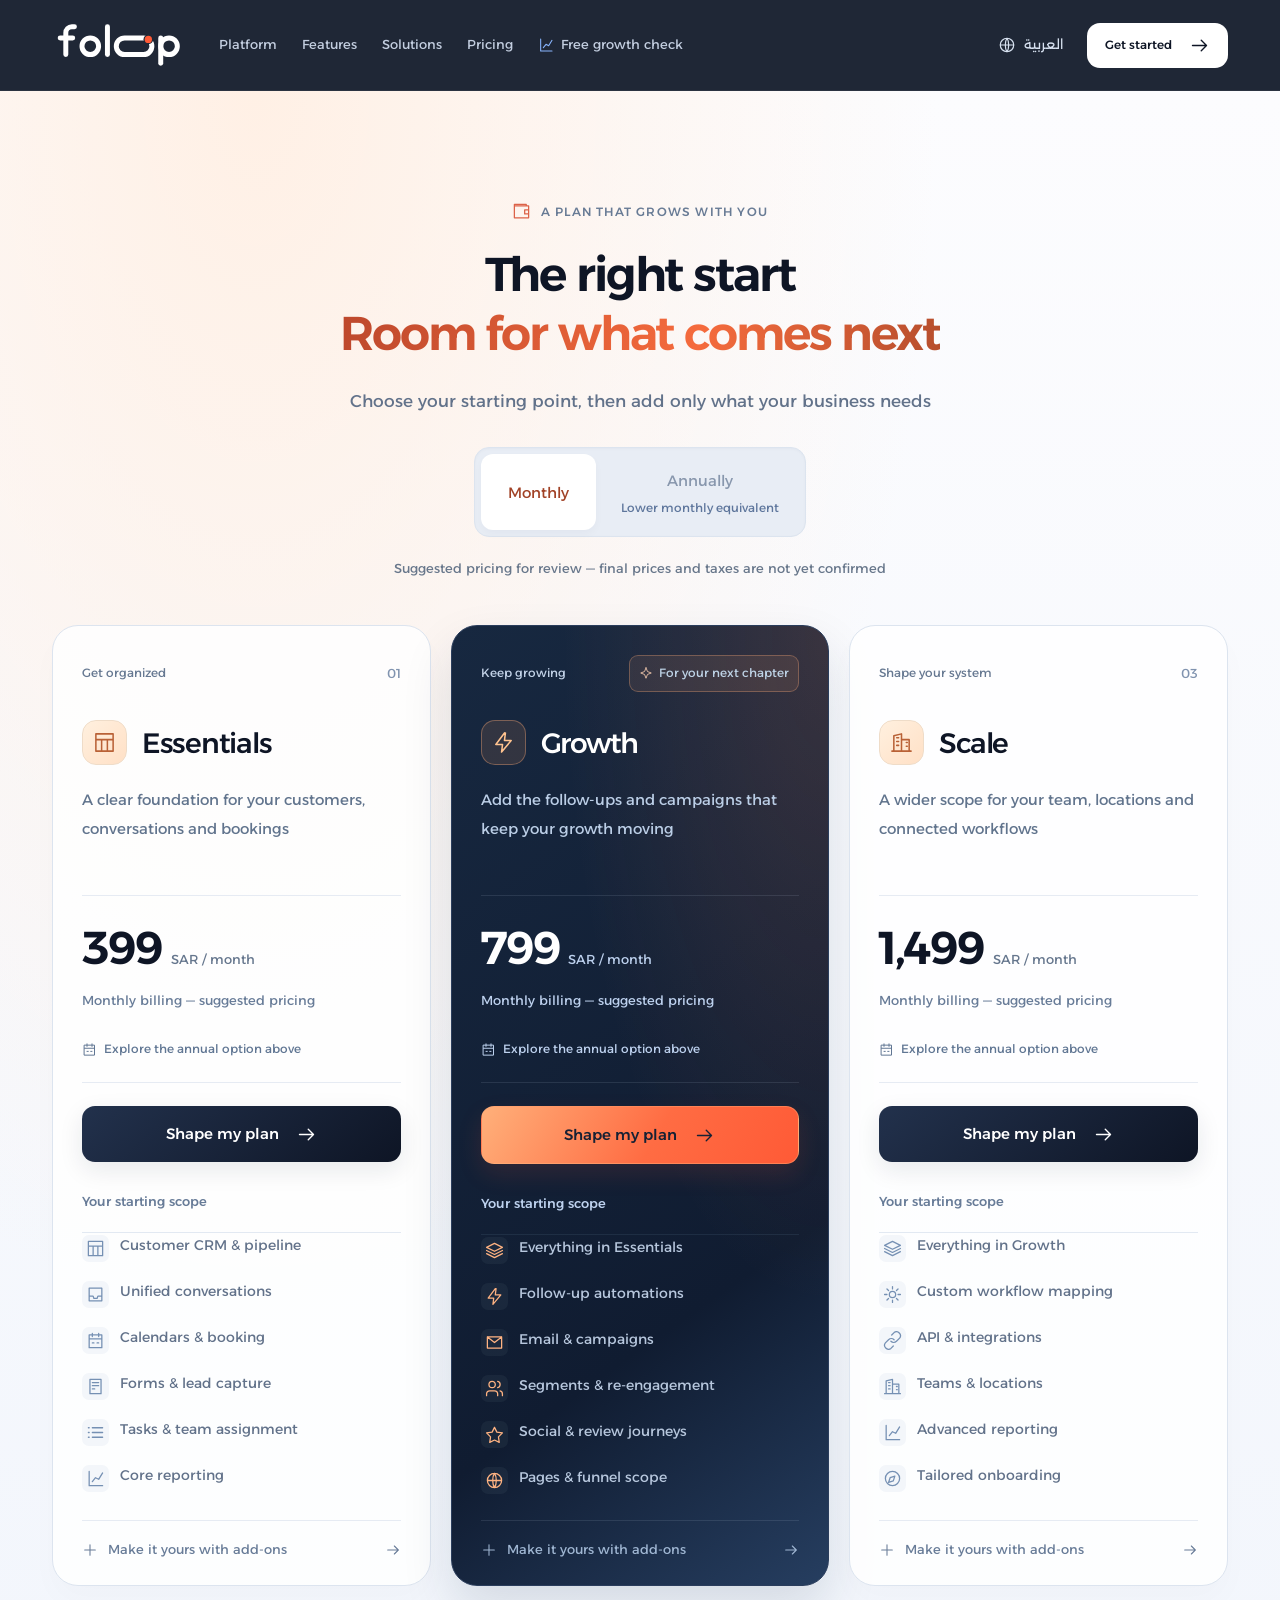
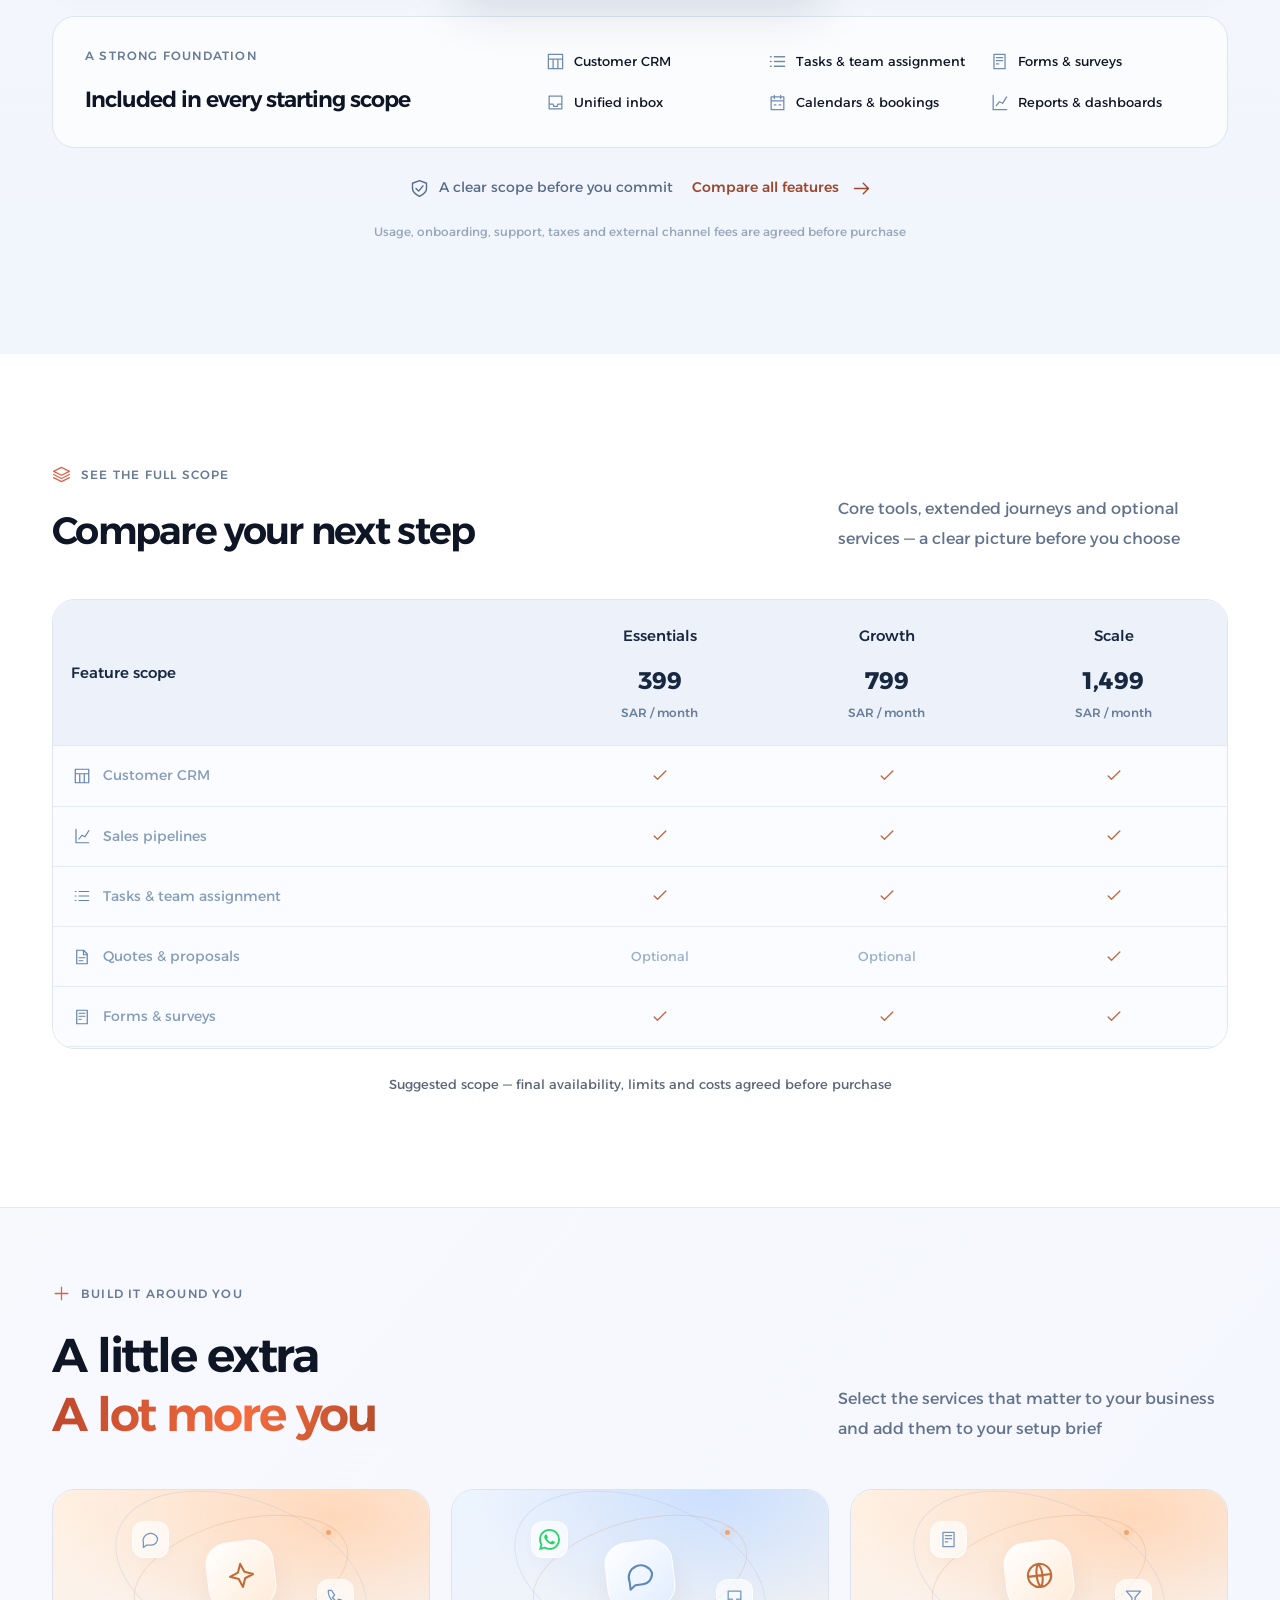
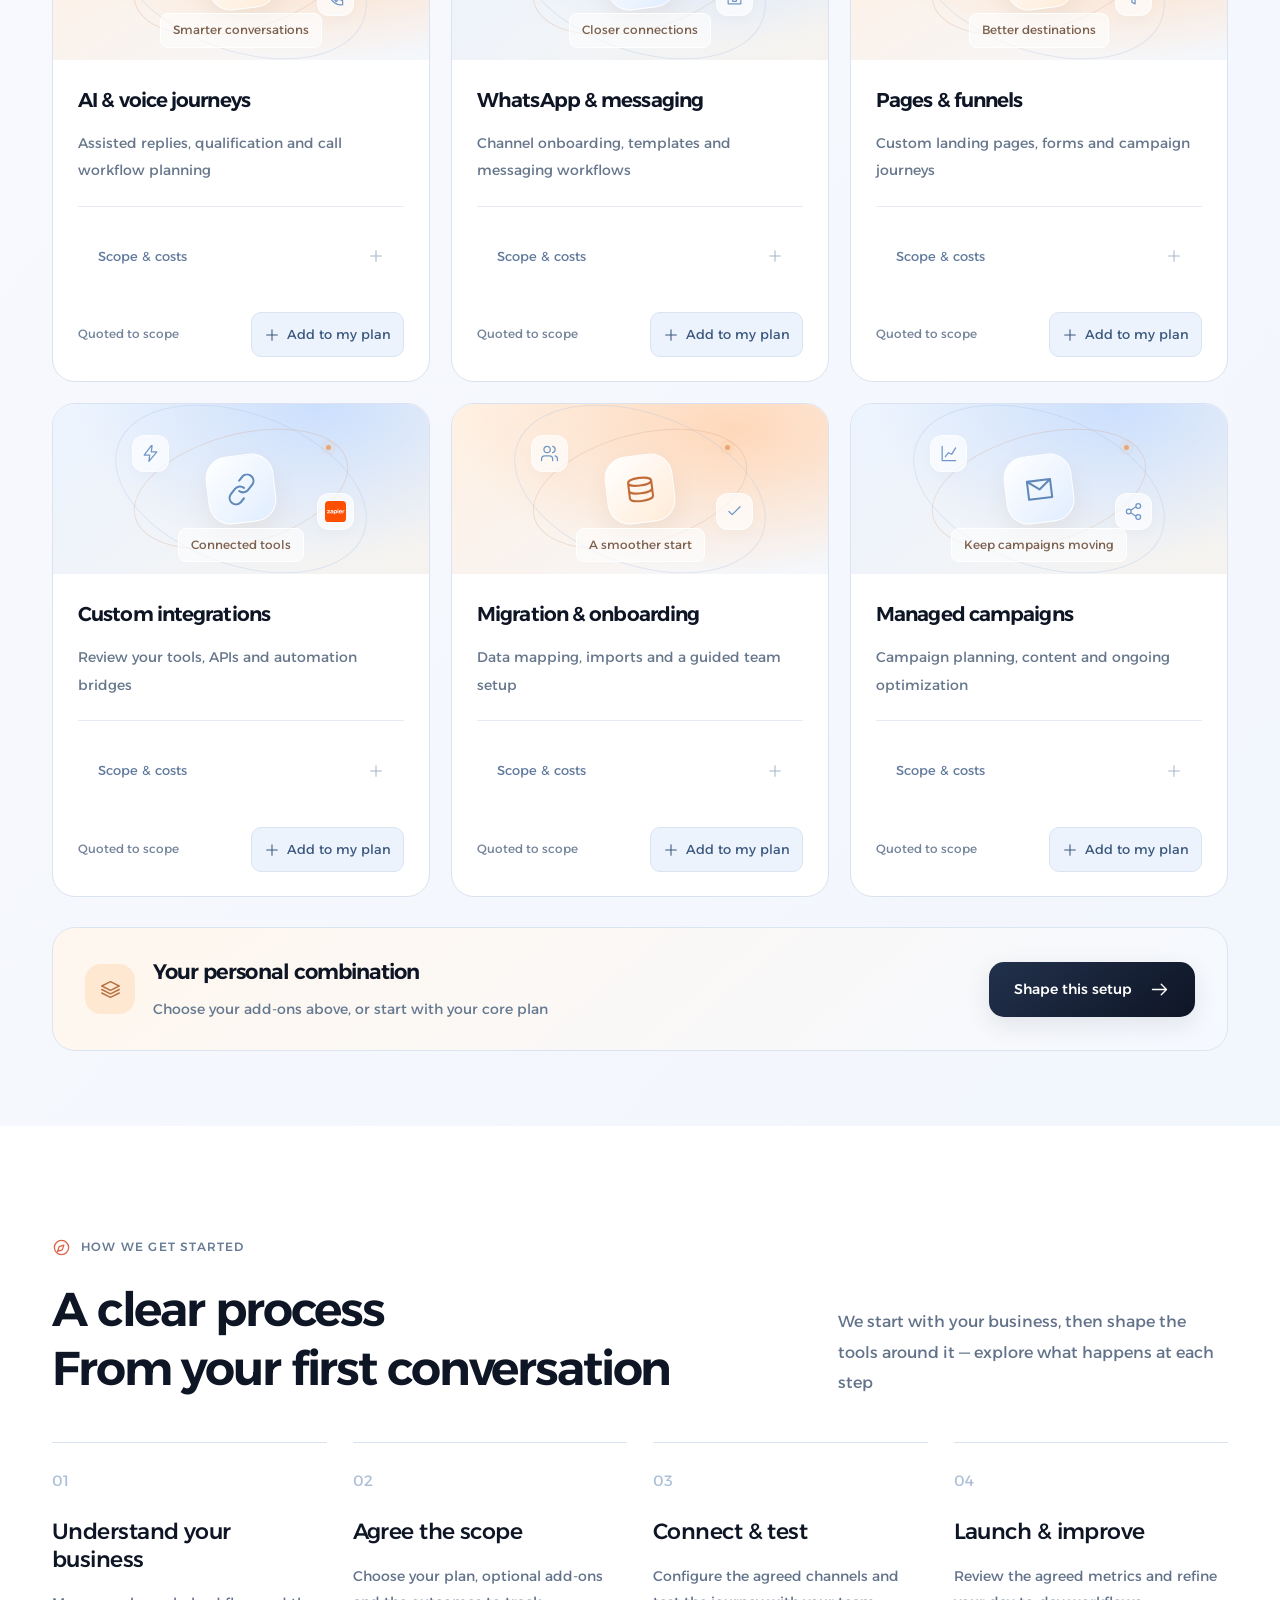
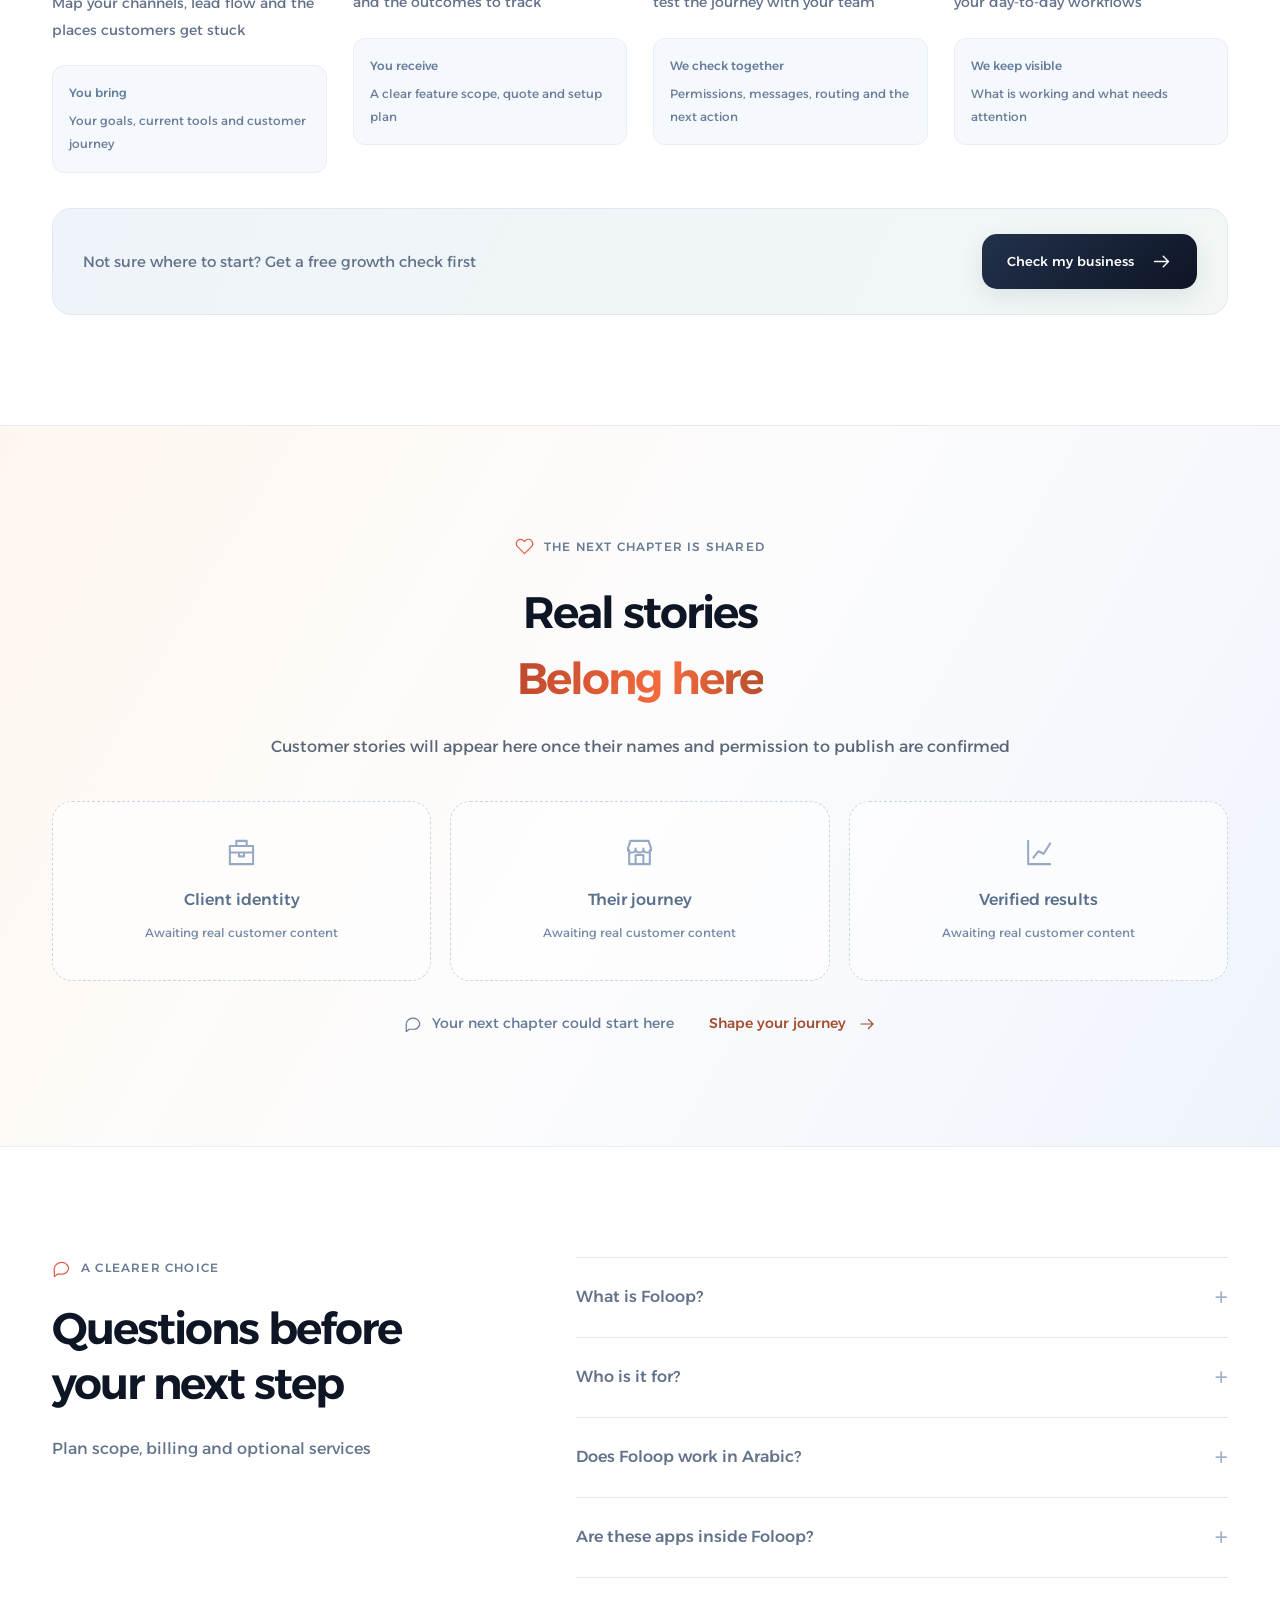
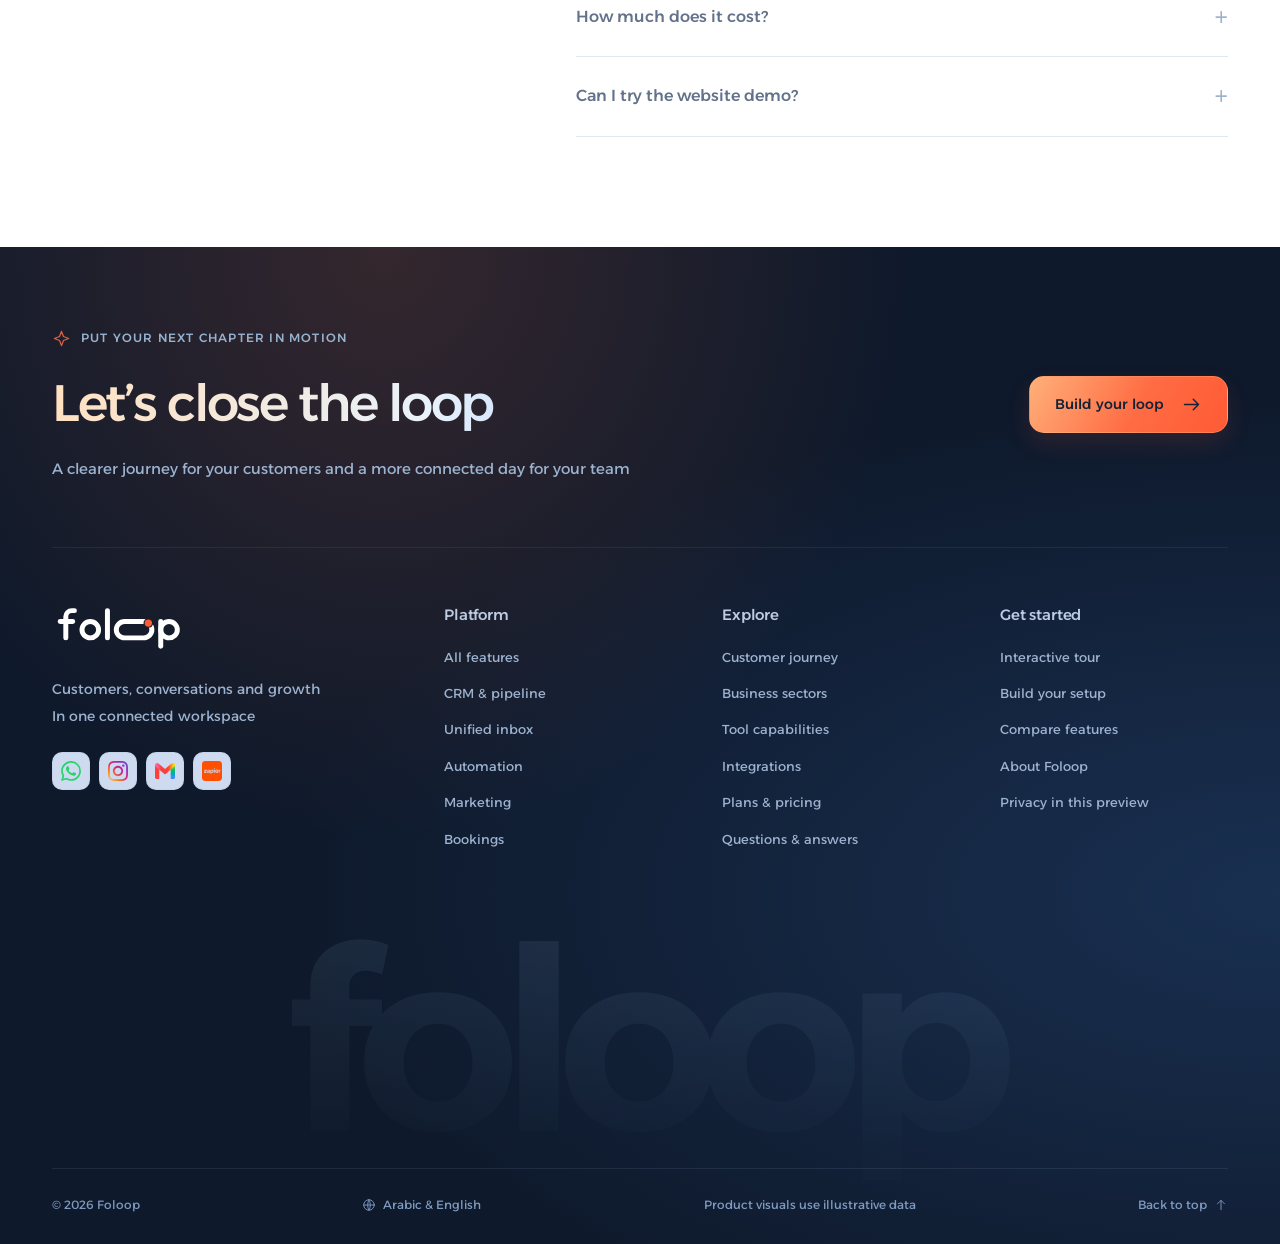
==== commit 79e11ecc: "Start hero animation automatically and clarify motion controls" ====
--- a/docs/pricing.html
+++ b/docs/pricing.html
@@ -8,7 +8,7 @@
 <link rel="icon" href="assets/favicon.svg" type="image/svg+xml">
 <link rel="preconnect" href="https://fonts.googleapis.com"><link rel="preconnect" href="https://fonts.gstatic.com" crossorigin>
 <link href="https://fonts.googleapis.com/css2?family=Alexandria:wght@300;400;500;600;700;800&family=Noto+Sans+Arabic:wght@400;500;600;700&display=swap" rel="stylesheet">
-<link rel="stylesheet" href="styles.css"><link rel="stylesheet" href="refinements.css"><script src="experience.js" defer></script><script src="refinements.js" defer></script><script src="app.js" defer></script>
+<link rel="stylesheet" href="styles.css?v=20261013-motion2"><link rel="stylesheet" href="refinements.css?v=20261013-motion2"><script src="experience.js?v=20261013-motion2" defer></script><script src="refinements.js?v=20261013-motion2" defer></script><script src="app.js?v=20261013-motion2" defer></script>
 </head>
 <body>
 <a href="#main" class="skip-link">Skip to content / انتقل للمحتوى</a>
--- a/docs/refinements.css
+++ b/docs/refinements.css
@@ -49,3 +49,24 @@
 .interactive-journey:not(.is-playing) .typing-indicator{display:none}
 
 .refined-pricing .pricing-header h1{margin:auto}
+
+/* The product preview starts on its own, with a visible rhythm */
+.console-bottom{position:relative;padding-bottom:23px}
+.hero-motion-progress{position:absolute;inset-inline:0;bottom:0;height:3px;background:#97b8eb18;overflow:hidden;pointer-events:none}
+.hero-motion-progress>span{display:block;width:100%;height:100%;background:linear-gradient(90deg,#ff5a36,#ffc195,#8ab4f8);transform:scaleX(0);transform-origin:left}
+html[dir=rtl] .hero-motion-progress>span{transform-origin:right}
+.hero-motion-progress.is-advancing>span{animation:hero-demo-progress var(--hero-cycle,3200ms) linear both}
+.hero-console.is-playing .demo-pill:before{content:'';display:inline-block;width:6px;height:6px;margin-inline-end:7px;border-radius:50%;background:#ffad7b;animation:hero-live-pulse 1.6s ease-out infinite}
+.hero-console.is-playing .console-journey button.active .stage-block{animation:hero-stage-pulse 3.2s ease-out infinite}
+.screen-enter .console-message{animation:hero-message-in .55s both}
+.screen-enter .console-message.reply{animation-delay:.5s}
+.screen-enter .console-message:nth-child(4){animation-delay:1s}
+.screen-enter .console-assignment{animation:hero-message-in .55s 1.4s both}
+.hero-aurora i:first-child{background:#db663d;opacity:.26;animation-duration:10s}
+.hero-aurora i:nth-child(2){background:#5586d5;opacity:.2;animation-duration:12s}
+.hero-aurora i:nth-child(3){background:#c26a42;opacity:.17;animation-duration:14s}
+@keyframes hero-demo-progress{to{transform:scaleX(1)}}
+@keyframes hero-live-pulse{0%{box-shadow:0 0 0 0 #ff986a65}100%{box-shadow:0 0 0 7px #ff986a00}}
+@keyframes hero-stage-pulse{0%{box-shadow:0 0 0 0 #ff9d7455}70%,100%{box-shadow:0 0 0 9px #ff9d7400}}
+@keyframes hero-message-in{from{opacity:0;translate:0 12px}to{opacity:1;translate:0 0}}
+@media(prefers-reduced-motion:reduce){.hero-motion-progress{display:none}.hero-console .demo-pill:before{animation:none!important}.hero-console .stage-block,.screen-enter .console-message,.screen-enter .console-assignment{animation:none!important}}
